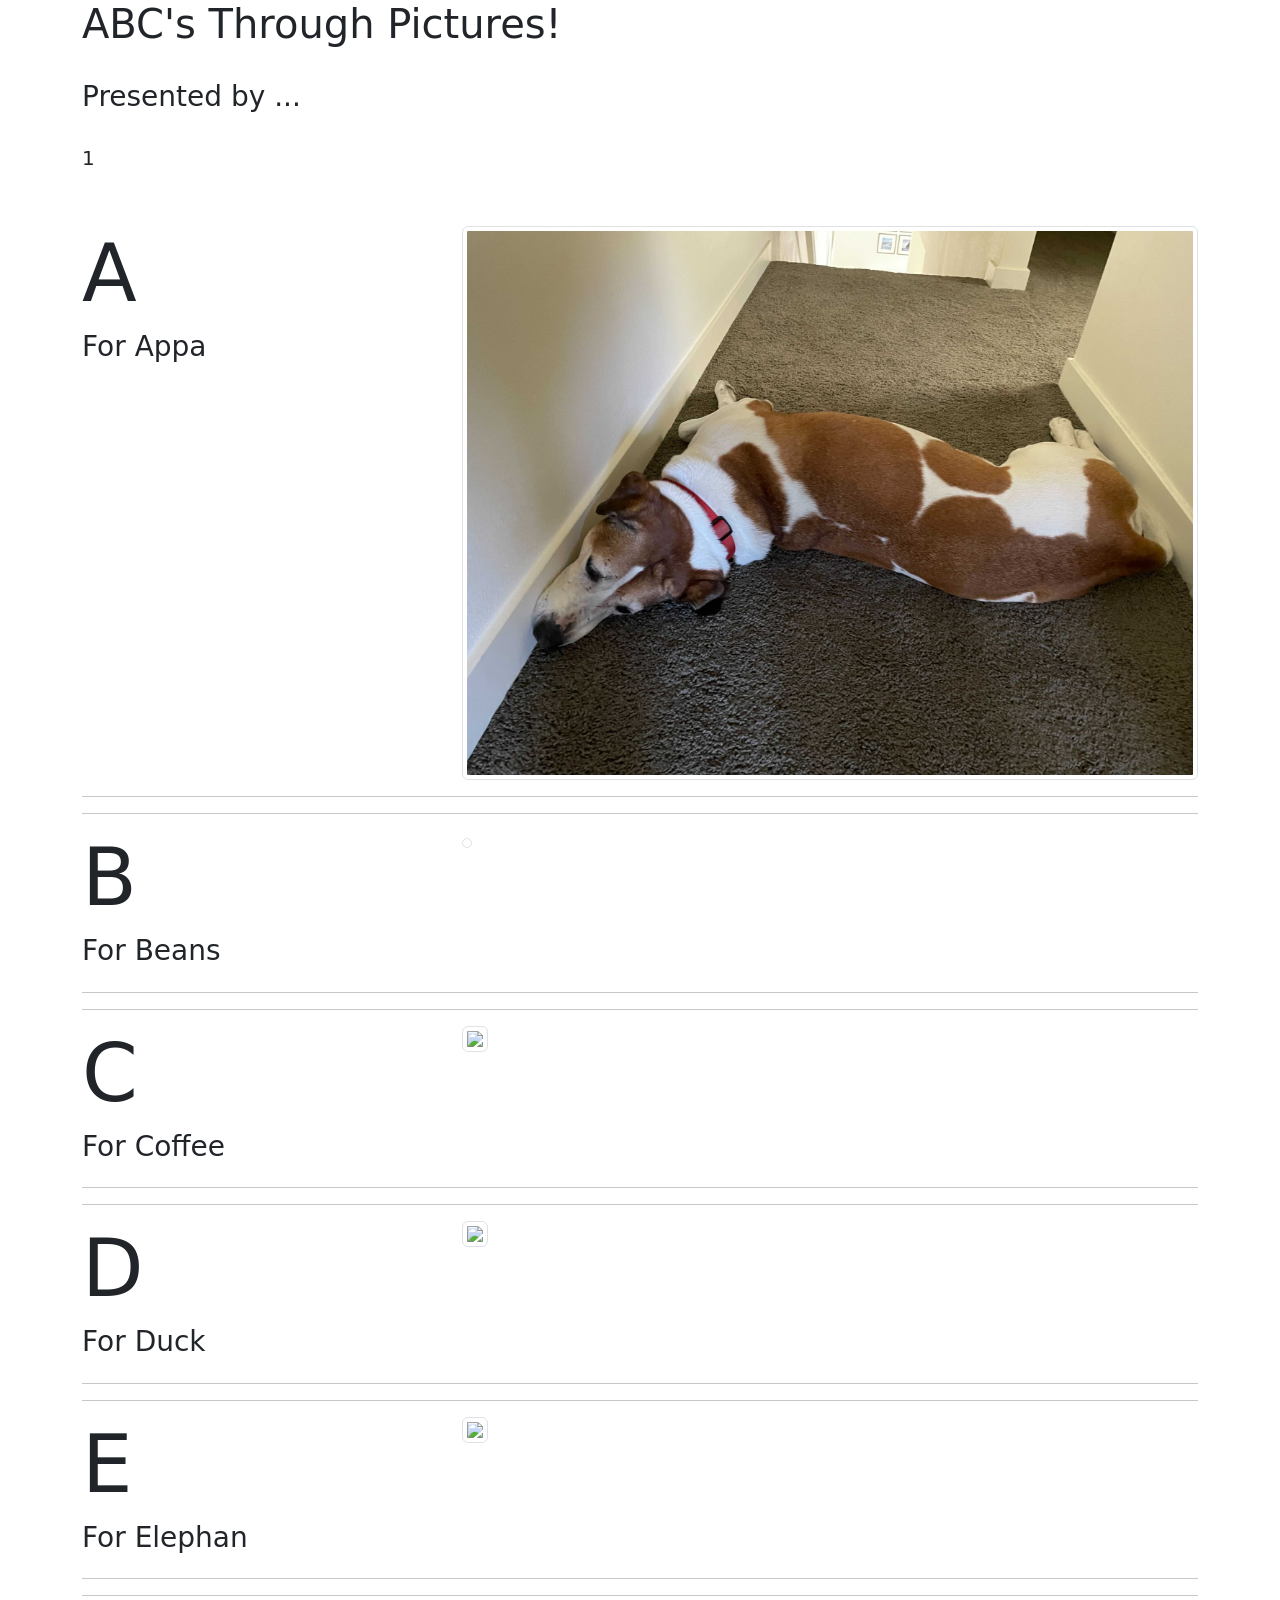
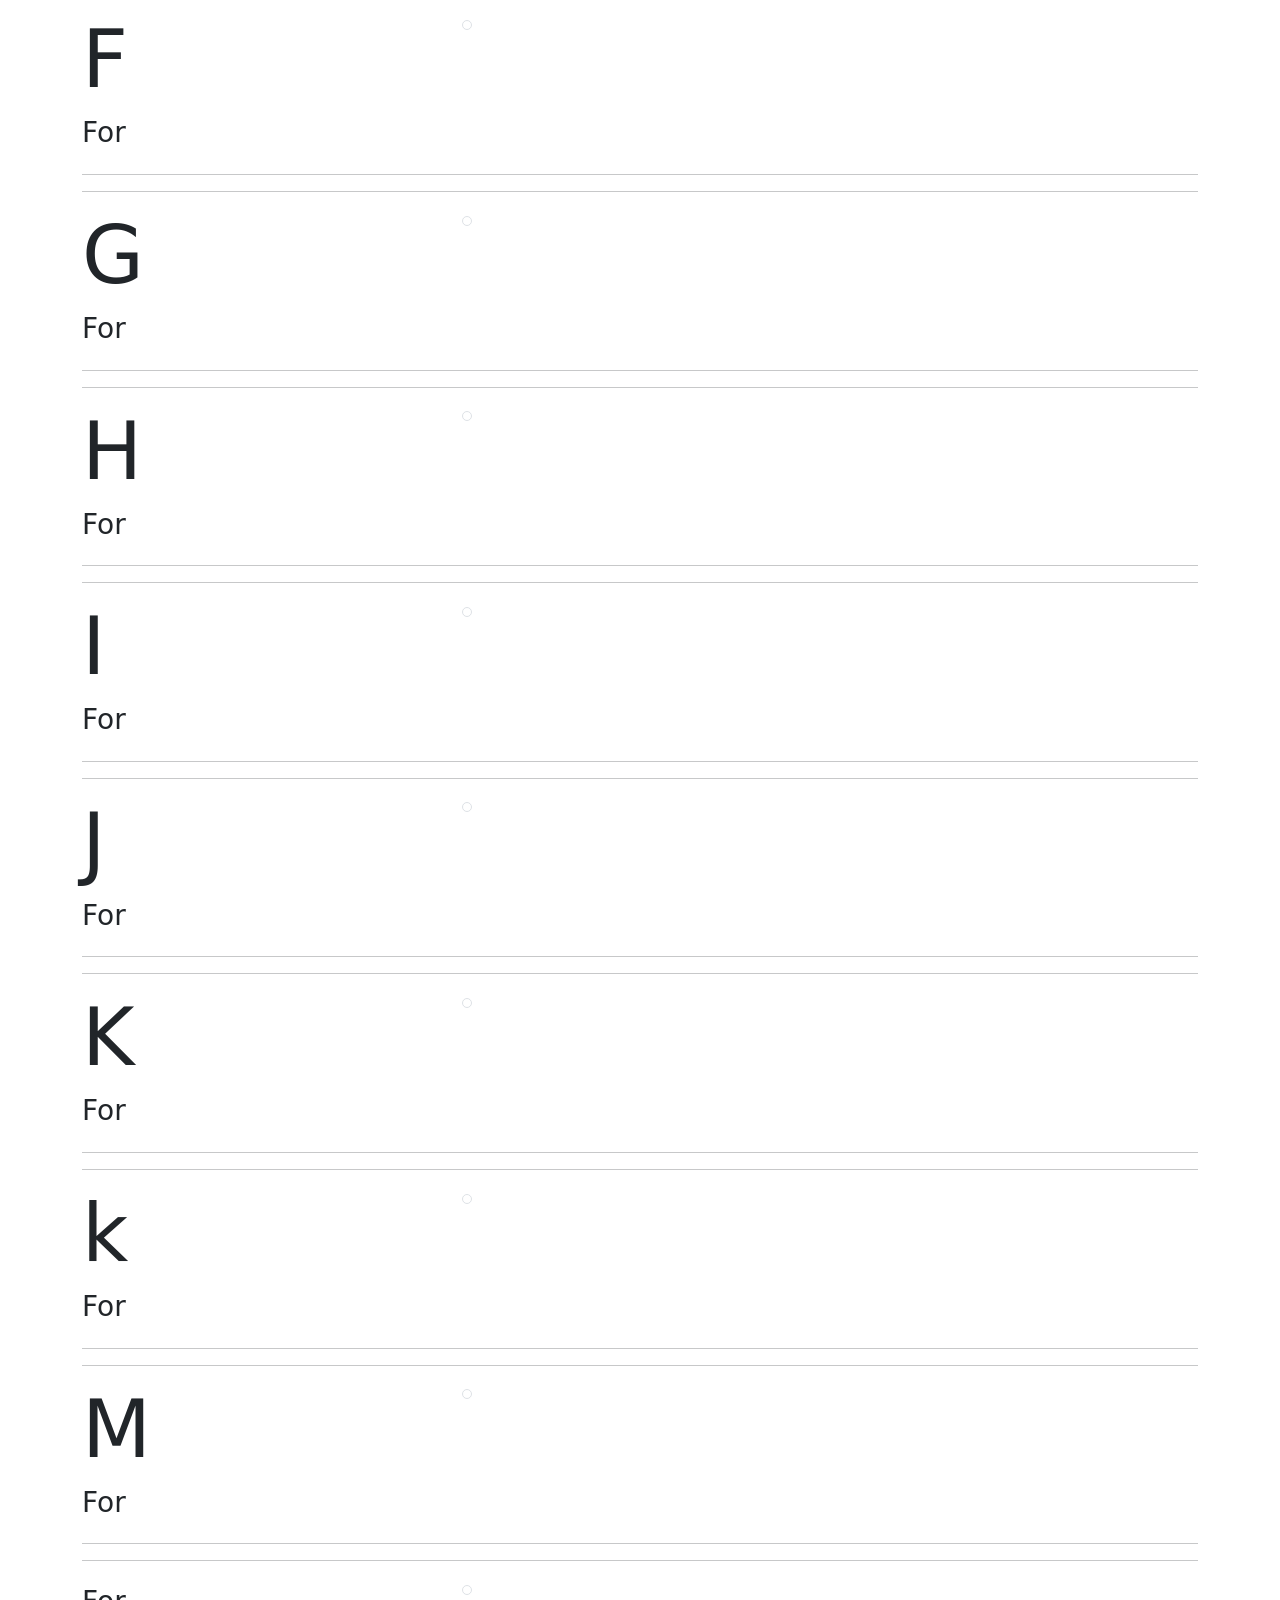
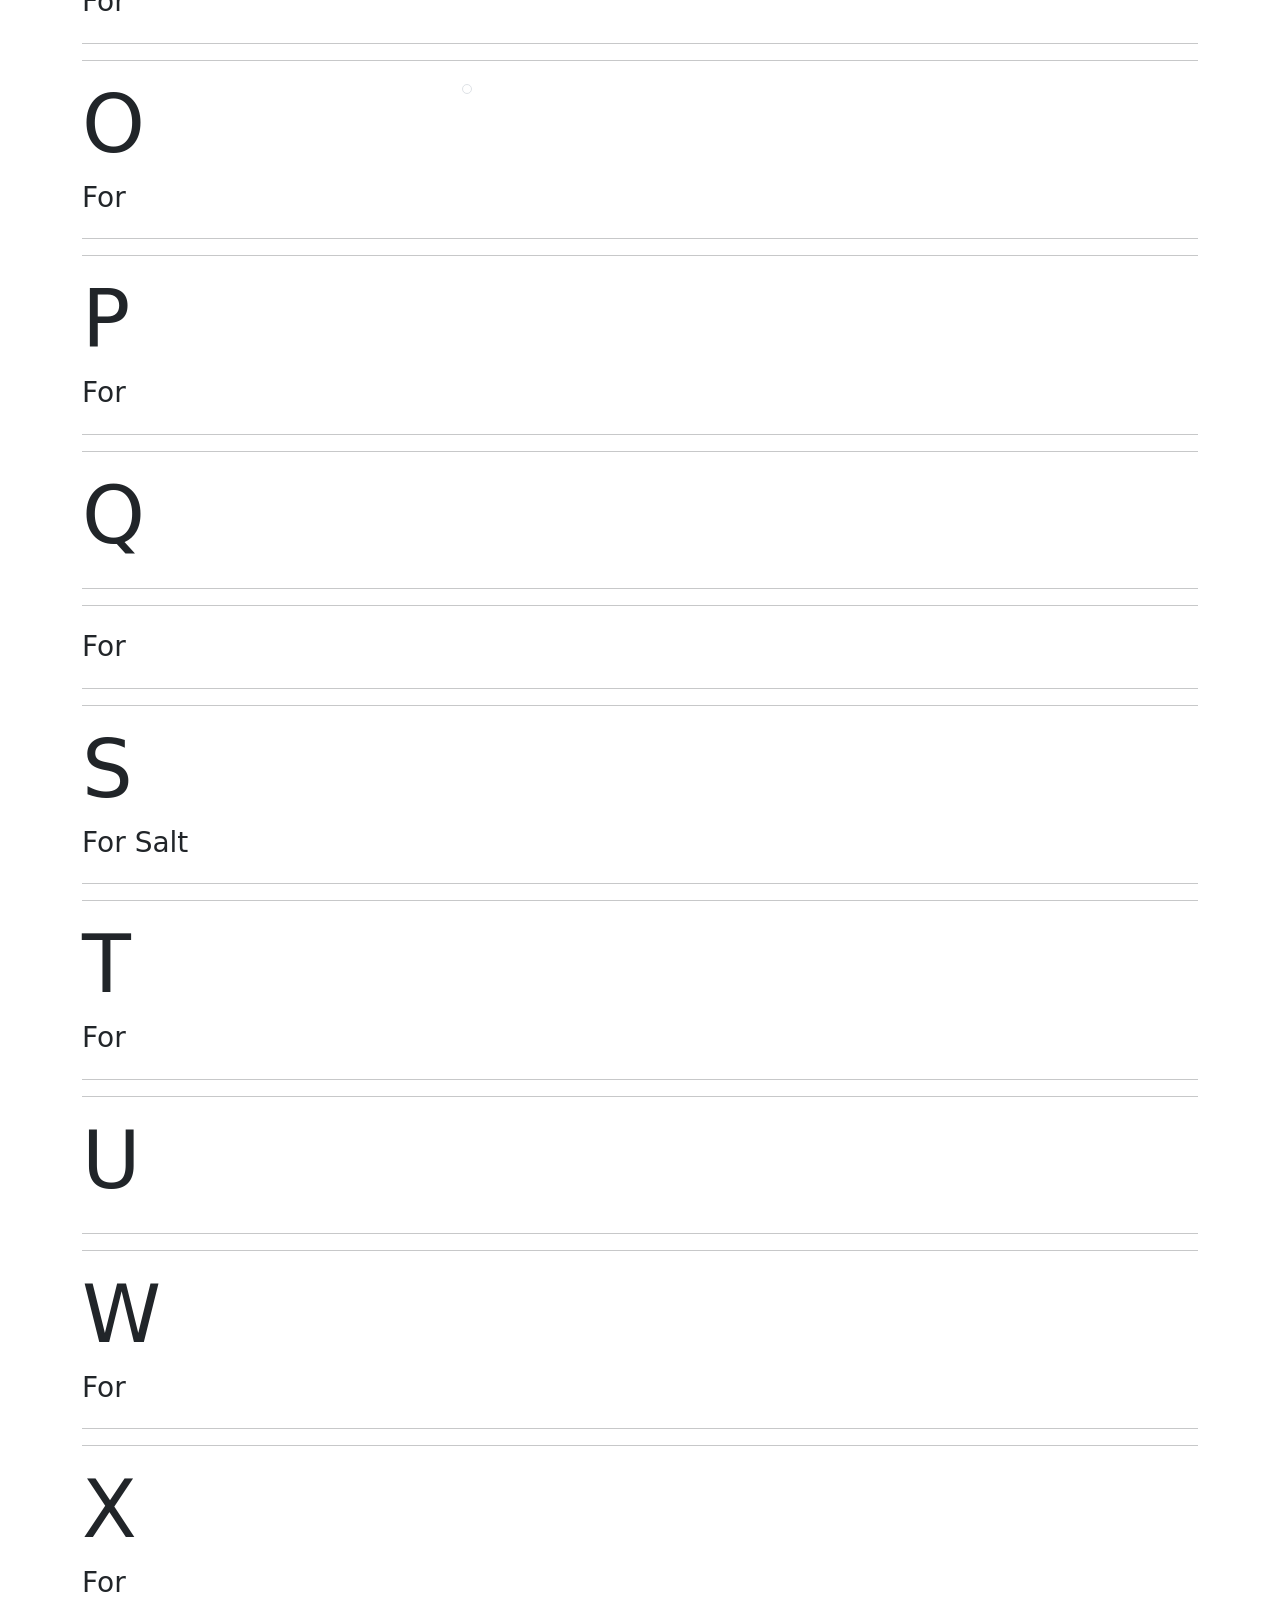
==== laboratorios/AD-05 LAB Desafío de Grupo ABC/index.html @ 589ab2e7 "Agrega lab AD-05 Desafío de Grupo ABC (proyecto inicial)" ====
<!DOCTYPE html>
<html>

<head>
  <meta charset="utf-8">
  <meta name="viewport" content="width=device-width">
  <title>replit</title>
  <link href="https://cdn.jsdelivr.net/npm/bootstrap@5.1.3/dist/css/bootstrap.min.css" rel="stylesheet" integrity="sha384-1BmE4kWBq78iYhFldvKuhfTAU6auU8tT94WrHftjDbrCEXSU1oBoqyl2QvZ6jIW3" crossorigin="anonymous">

</head>

<body>
    <main class="container">
        <div class="row">
            <div class="col">
                <h1>ABC's Through Pictures!</h1>
            </div> 
        </div>
        <br>
        <div class="row">
            <div class="col">
                <h3>Presented by ...</h3>
            </div> 
        </div>
        <br>
        <div class="row">
            <div class="col-12">
                <!-- Enter each persons name in place of the "Insert Name Here" below -->
                <h5>1</h5>

            
            </div> 
        </div>
        <br>
        <br>
        <!-- A -->
        <div class="row">
            <div class="col-4">
                <h1 class="display-1">A</h1>
                <h3>For Appa</h3>
            </div>
            <div class="col-8">
                <img src="Pictures/a-appa.jpg" class="img-thumbnail">
            </div>
        </div>
        <hr>
        <hr>
        <!-- B -->
        <!-- Reference letter A for help, all details should be the same except for the letter in the h1 tag, the description in the h3 tag, and the path to the image "src". -->
        <div class="row">
            <div class="col-4">
                <h1 class="display-1">B</h1>
                <h3>For Beans</h3>
            </div>
            <div class="col-8">
                <!-- insert pathway to image inside the quotation marks in the 'src' -->
                <img src="" class="img-thumbnail">
            </div>
        </div>
        <hr>
        <hr>
        <!-- C -->
        <div class="row">
            <div class="col-4">
                <h1 class="display-1">C</h1>
                <h3>For Coffee</h3>
            </div>
            <div class="col-8">
                <!-- Notice where the URL goes to -->
                <img src="https://images.unsplash.com/photo-1523942839745-7848c839b661?ixlib=rb-1.2.1&ixid=MnwxMjA3fDB8MHxwaG90by1wYWdlfHx8fGVufDB8fHx8&auto=format&fit=crop&w=1740&q=80" class="img-thumbnail">
            </div>
        </div>
        <hr>
        <hr>
        <!-- D -->
        <div class="row">
            <div class="col-4">
                <h1 class="display-1">D</h1>
                <h3>For Duck</h3>
            </div>
            <div class="col-8">
                <!-- Notice where the URL goes to -->
                <img src="https://images.unsplash.com/photo-1560987617-6de57e3d0574?ixid=MnwxMjA3fDB8MHxwaG90by1wYWdlfHx8fGVufDB8fHx8&ixlib=rb-1.2.1&auto=format&fit=crop&w=1738&q=80" class="img-thumbnail">
            </div>
        </div>
        <hr>
        <hr>
        <!-- E -->
        <!-- Reference letter A for help, all details should be the same except for the letter in the h1 tag, the description in the h3 tag, and the path to the image "src". -->
        <div class="row">
            <div class="col-4">
                <h1 class="display-1">E</h1>
                <h3>For Elephan</h3>
            </div>
            <div class="col-8">
                <!-- insert pathway to image inside the quotation marks in the 'src' -->
                <img src="photos/E- Elephan.jpg" class="img-thumbnail">
            </div>
        </div>
        <hr>
        <hr>
        <!-- F -->
        <!-- Reference letter A for help, all details should be the same except for the letter in the h1 tag, the description in the h3 tag, and the path to the image "src". -->
        <div class="row">
            <div class="col-4">
                <h1 class="display-1">F</h1>
                <h3>For </h3>
            </div>
            <div class="col-8">
                <!-- insert pathway to image inside the quotation marks in the 'src' -->
                <img src="" class="img-thumbnail">
            </div>
        </div>
        <hr>
        <hr>
        <!-- G -->
        <!-- Reference letter A for help, all details should be the same except for the letter in the h1 tag, the description in the h3 tag, and the path to the image "src". -->
        <div class="row">
            <div class="col-4">
                <h1 class="display-1">G</h1>
                <h3>For </h3>
            </div>
            <div class="col-8">
                <!-- insert pathway to image inside the quotation marks in the 'src' -->
                <img src="" class="img-thumbnail">
            </div>
        </div>
        <hr>
        <hr>
        <!-- H -->
        <!-- Reference letter A for help, all details should be the same except for the letter in the h1 tag, the description in the h3 tag, and the path to the image "src". -->
        <div class="row">
            <div class="col-4">
                <h1 class="display-1">H</h1>
                <h3>For </h3>
            </div>
            <div class="col-8">
                <!-- insert pathway to image  -->
                <img  class="img-thumbnail">
            </div>
        </div>
        <hr>
        <hr>
        <!-- I -->
        <!-- Reference letter A for help, all details should be the same except for the letter in the h1 tag, the description in the h3 tag, and the path to the image "src". -->
        <div class="row">
            <div class="col-4">
                <h1 class="display-1">I</h1>
                <h3>For </h3>
            </div>
            <div class="col-8">
                <!-- insert pathway to image  -->
                <img  class="img-thumbnail">
            </div>
        </div>
        <hr>
        <hr>
        <!-- J -->
        <!-- Reference letter A for help, all details should be the same except for the letter in the h1 tag, the description in the h3 tag, and the path to the image "src". -->
        <div class="row">
            <div class="col-4">
                <h1 class="display-1">J</h1>
                <h3>For </h3>
            </div>
            <div class="col-8">
                <!-- insert pathway to image -->
                <img src="" class="img-thumbnail">
            </div>
        </div>
        <hr>
        <hr>
        <!-- K -->
        <!-- Reference letter A for help, all details should be the same except for the letter in the h1 tag, the description in the h3 tag, and the path to the image "src". -->
        <div class="row">
            <div class="col-4">
                <h1 class="display-1">K</h1>
                <h3>For </h3>
            </div>
            <div class="col-8">
                <!-- insert pathway to image -->
                <img src="" class="img-thumbnail">
            </div>
        </div>
        <hr>
        <hr>
        <!-- L -->
        <!-- Reference letter A for help, all details should be the same except for the letter in the h1 tag, the description in the h3 tag, and the path to the image "src". -->
        <div class="row">
            <div class="col-4">
                <h1 class="display-1">k</h1>
                <h3>For </h3>
            </div>
            <div class="col-8">
                <img src="" class="img-thumbnail">
            </div>
        </div>
        <hr>
        <hr>
        <!-- M -->
        <!-- Reference letter A for help, all details should be the same except for the letter in the h1 tag, the description in the h3 tag, and the path to the image "src". -->
        <div class="row">
            <div class="col-4">
                <h1 class="display-1">M</h1>
                <h3>For </h3>
            </div>
            <div class="col-8">
                <img src="" class="img-thumbnail">
            </div>
        </div>
        <hr>
        <hr>
        <!-- N -->
        <!-- Reference letter A for help, all details should be the same except for the letter in the h1 tag, the description in the h3 tag, and the path to the image "src". -->
        <div class="row">
            <div class="col-4">
                <h1 class="display-1"></h1>
                <h3>For </h3>
            </div>
            <div class="col-8">
                <img src="" class="img-thumbnail">
            </div>
        </div>
        <hr>
        <hr>
        <!-- O -->
        <!-- Reference letter A for help, all details should be the same except for the letter in the h1 tag, the description in the h3 tag, and the path to the image "src". -->
        <div class="row">
            <div class="col-4">
                <h1 class="display-1">O</h1>
                <h3>For </h3>
            </div>
            <div class="col-8">
                <img src="" class="img-thumbnail">
            </div>
        </div>
        <hr>
        <hr>
        <!-- P -->
        <!-- Reference letter A for help, all details should be the same except for the letter in the h1 tag, the description in the h3 tag, and the path to the image "src". -->
        <div class="row">
            <div class="col-4">
                <h1 class="display-1">P</h1>
                <h3>For </h3>
            </div>
            <div class="col-8">
                <img src="" >
            </div>
        </div>
        <hr>
        <hr>
        <!-- Q -->
        <!-- Reference letter A for help, all details should be the same except for the letter in the h1 tag, the description in the h3 tag, and the path to the image "src". -->
        <div class="row">
            <div class="col-4">
                <h1 class="display-1">Q</h1>
                <h3> </h3>
            </div>
            <div class="col-8">
                <img src="" >
            </div>
        </div>
        <hr>
        <hr>
        <!-- R -->
        <!-- Reference letter A for help, all details should be the same except for the letter in the h1 tag, the description in the h3 tag, and the path to the image "src". -->
        <div class="row">
            <div class="col-4">
                <h1 class="display-1"></h1>
                <h3>For </h3>
            </div>
            <div class="col-8">
                <img src="" >
            </div>
        </div>
        <hr>
        <hr>
        <!-- S -->
        <!-- Reference letter A for help, all details should be the same except for the letter in the h1 tag, the description in the h3 tag, and the path to the image "src". -->
        <div class="row">
            <div class="col-4">
                <h1 class="display-1">S</h1>
                <h3>For Salt</h3>
            </div>
            <div class="col-8">
                <!-- insert img -->
              
            </div>
        </div>
        <hr>
        <hr>
        <!-- T -->
        <!-- Reference letter A for help, all details should be the same except for the letter in the h1 tag, the description in the h3 tag, and the path to the image "src". -->
        <div class="row">
            <div class="col-4">
                <h1 class="display-1">T</h1>
                <h3>For </h3>
            </div>
            <div class="col-8">
                <!-- insert img -->
              
            </div>
        </div>
        <hr>
        <hr>
        <!-- U -->
        <!-- Reference letter A for help, all details should be the same except for the letter in the h1 tag, the description in the h3 tag, and the path to the image "src". -->
        <div class="row">
            <div class="col-4">
                <h1 class="display-1">U</h1>
                <h3> </h3>
            </div>
            <div class="col-8">

            </div>
        </div>
        <hr>
        <hr>
        <!-- V -->
        <!-- Reference letter A for help, all details should be the same except for the letter in the h1 tag, the description in the h3 tag, and the path to the image "src". -->
        <div class="row">
            <div class="col-4">
                <h1 class="display-1">W</h1>
                <h3>For </h3>
            </div>
            <div class="col-8">

            </div>
        </div>
        <hr>
        <hr>
        <!-- W -->
        <!-- Reference letter A for help, all details should be the same except for the letter in the h1 tag, the description in the h3 tag, and the path to the image "src". -->
        <div class="row">
            <div class="col-4">
                <h1 class="display-1">X</h1>
                <h3>For </h3>
            </div>
            <div class="col-8">

            </div>
        </div>
        <hr>
        <hr>
        <!-- X -->
        <!-- Reference letter A for help, all details should be the same except for the letter in the h1 tag, the description in the h3 tag, and the path to the image "src". -->
        <div class="row">
            <div class="col-4">
                <h1 class="display-1"></h1>
                <h3> </h3>
            </div>
            <div class="col-8">

            </div>
        </div>
        <hr>
        <hr>
    </main>
</body>
</html>
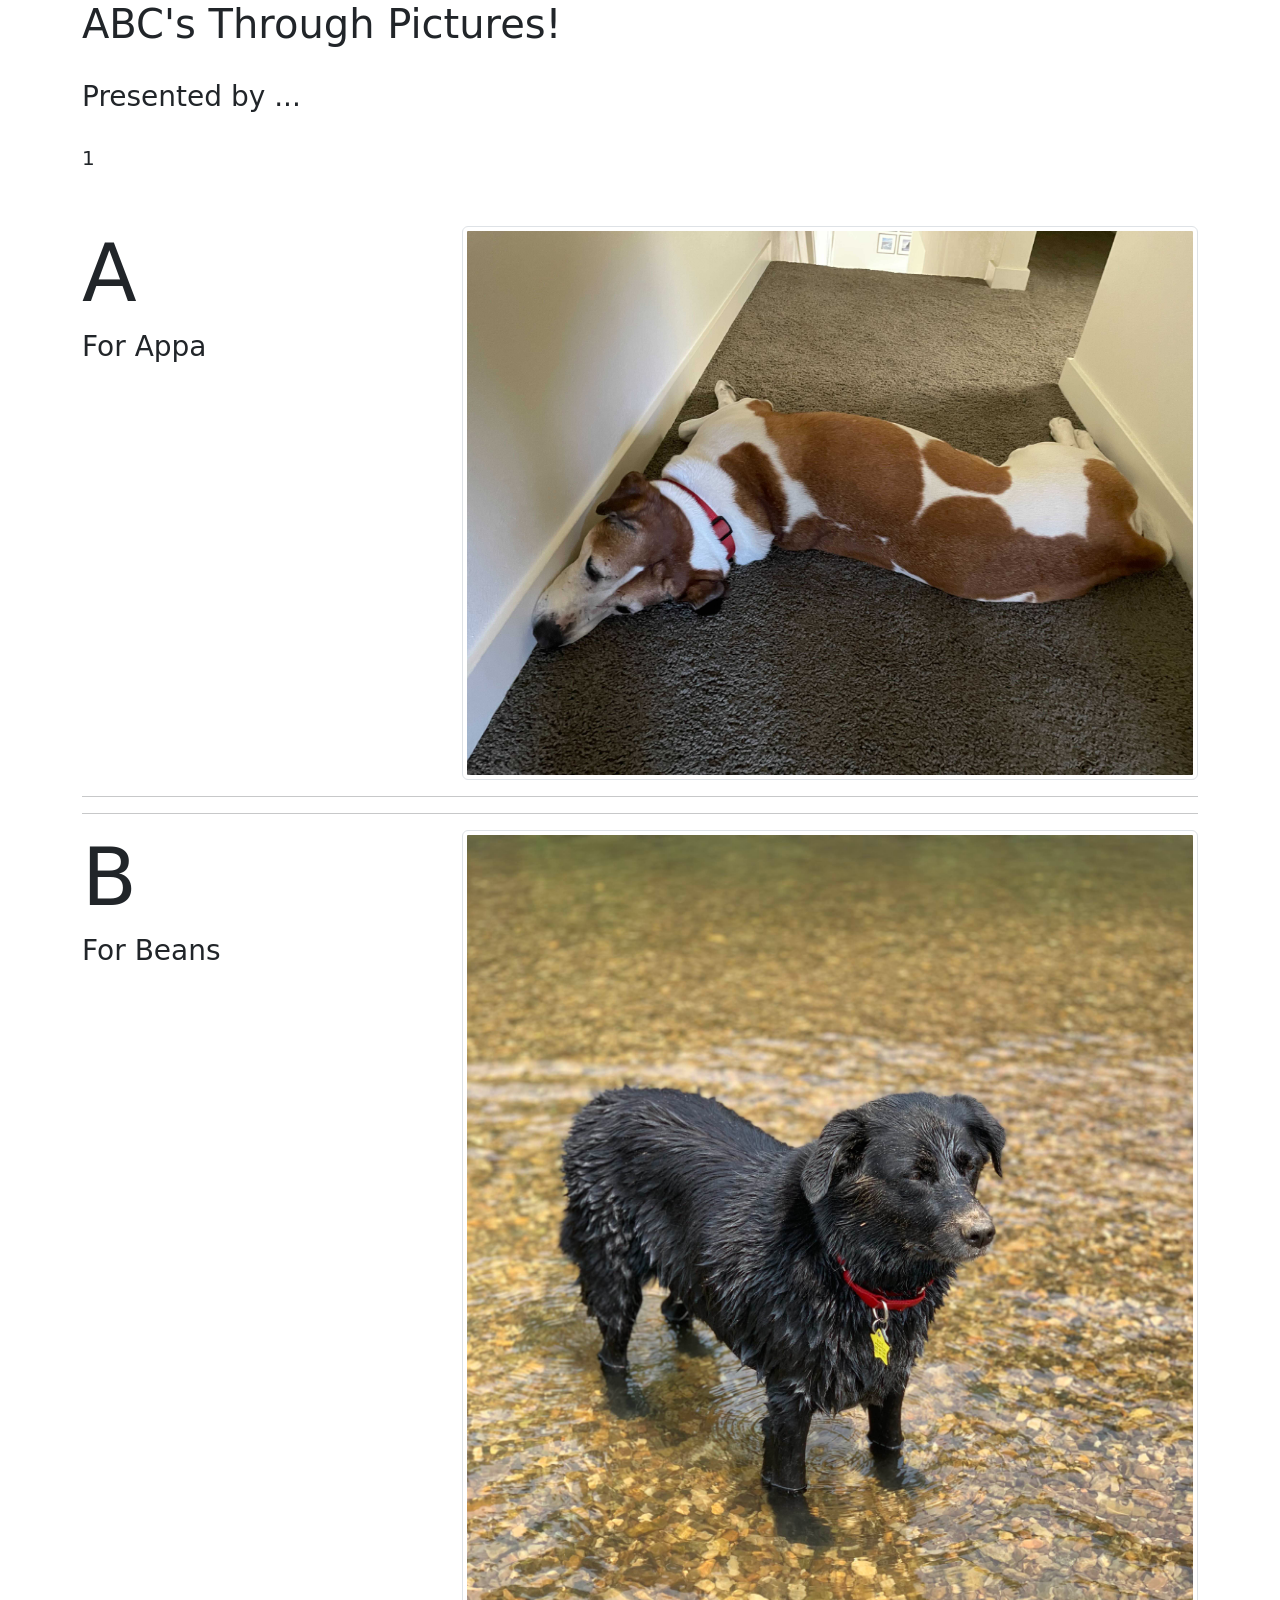
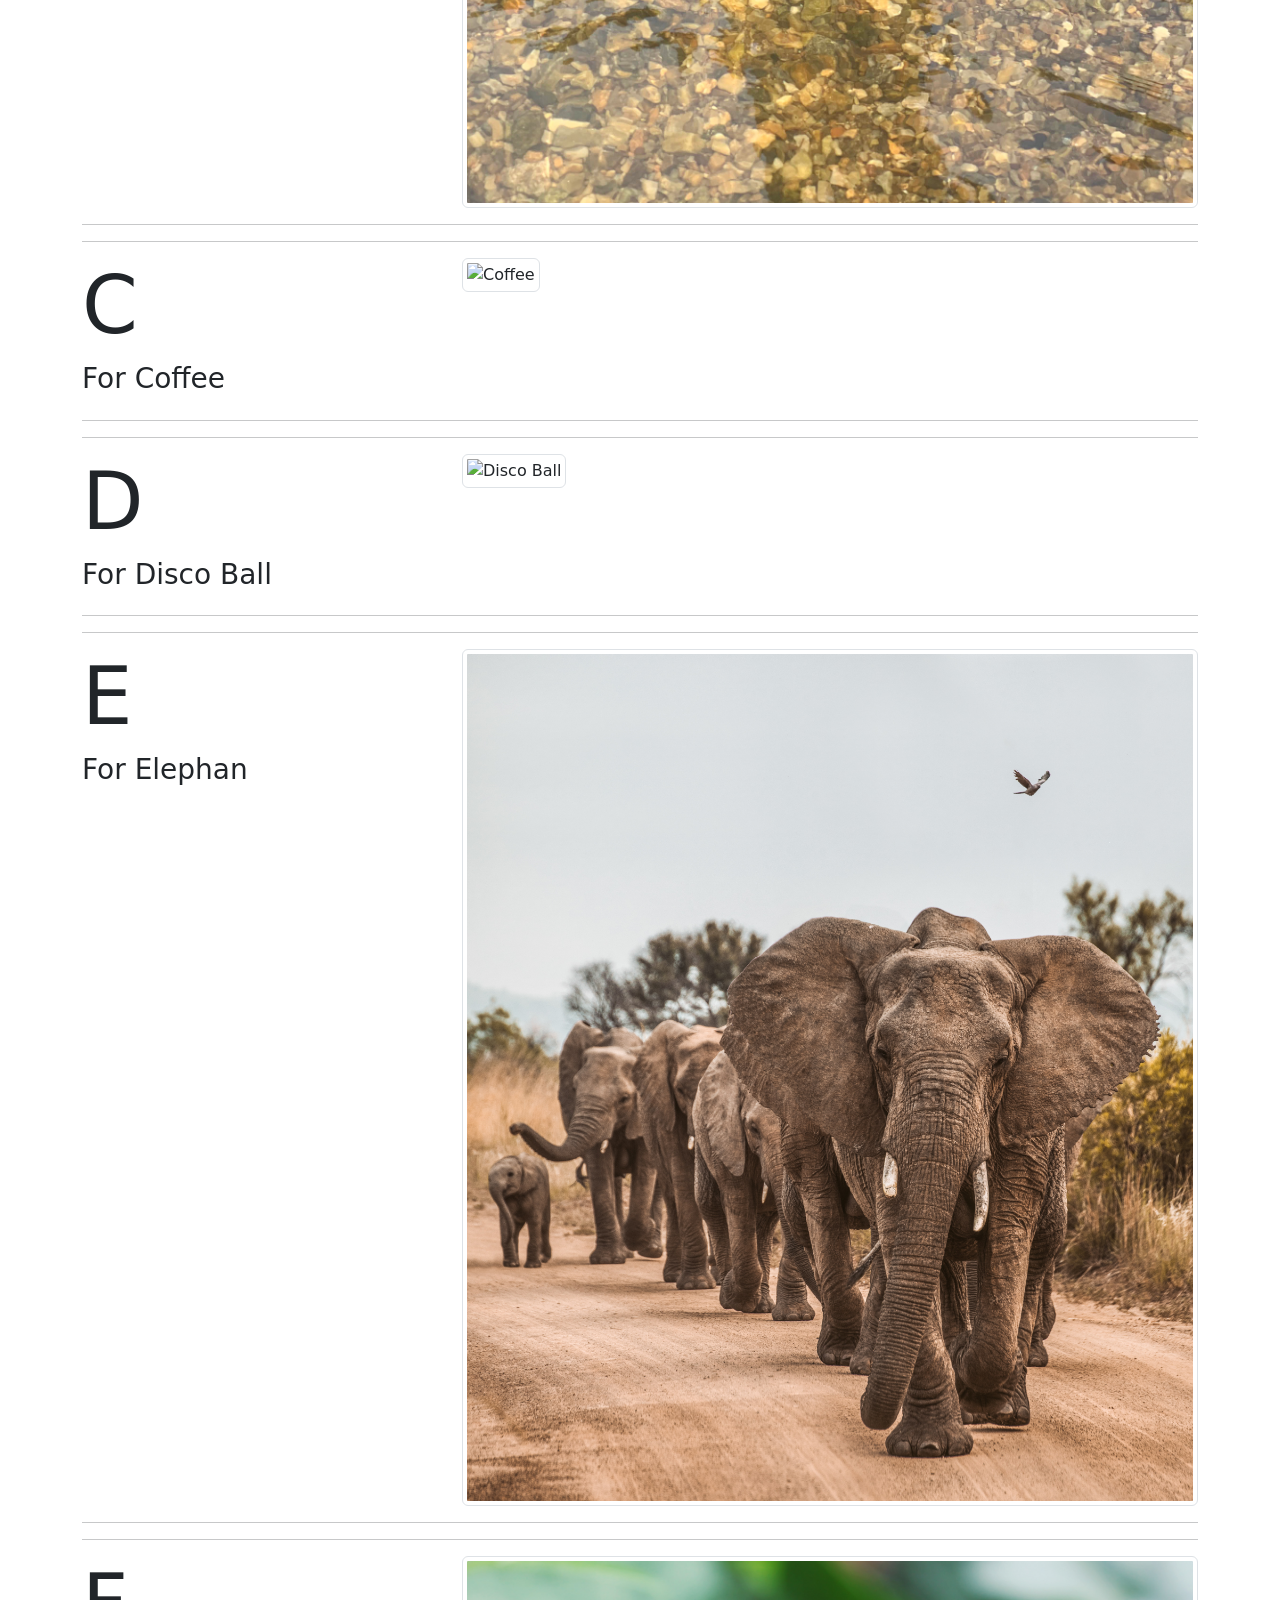
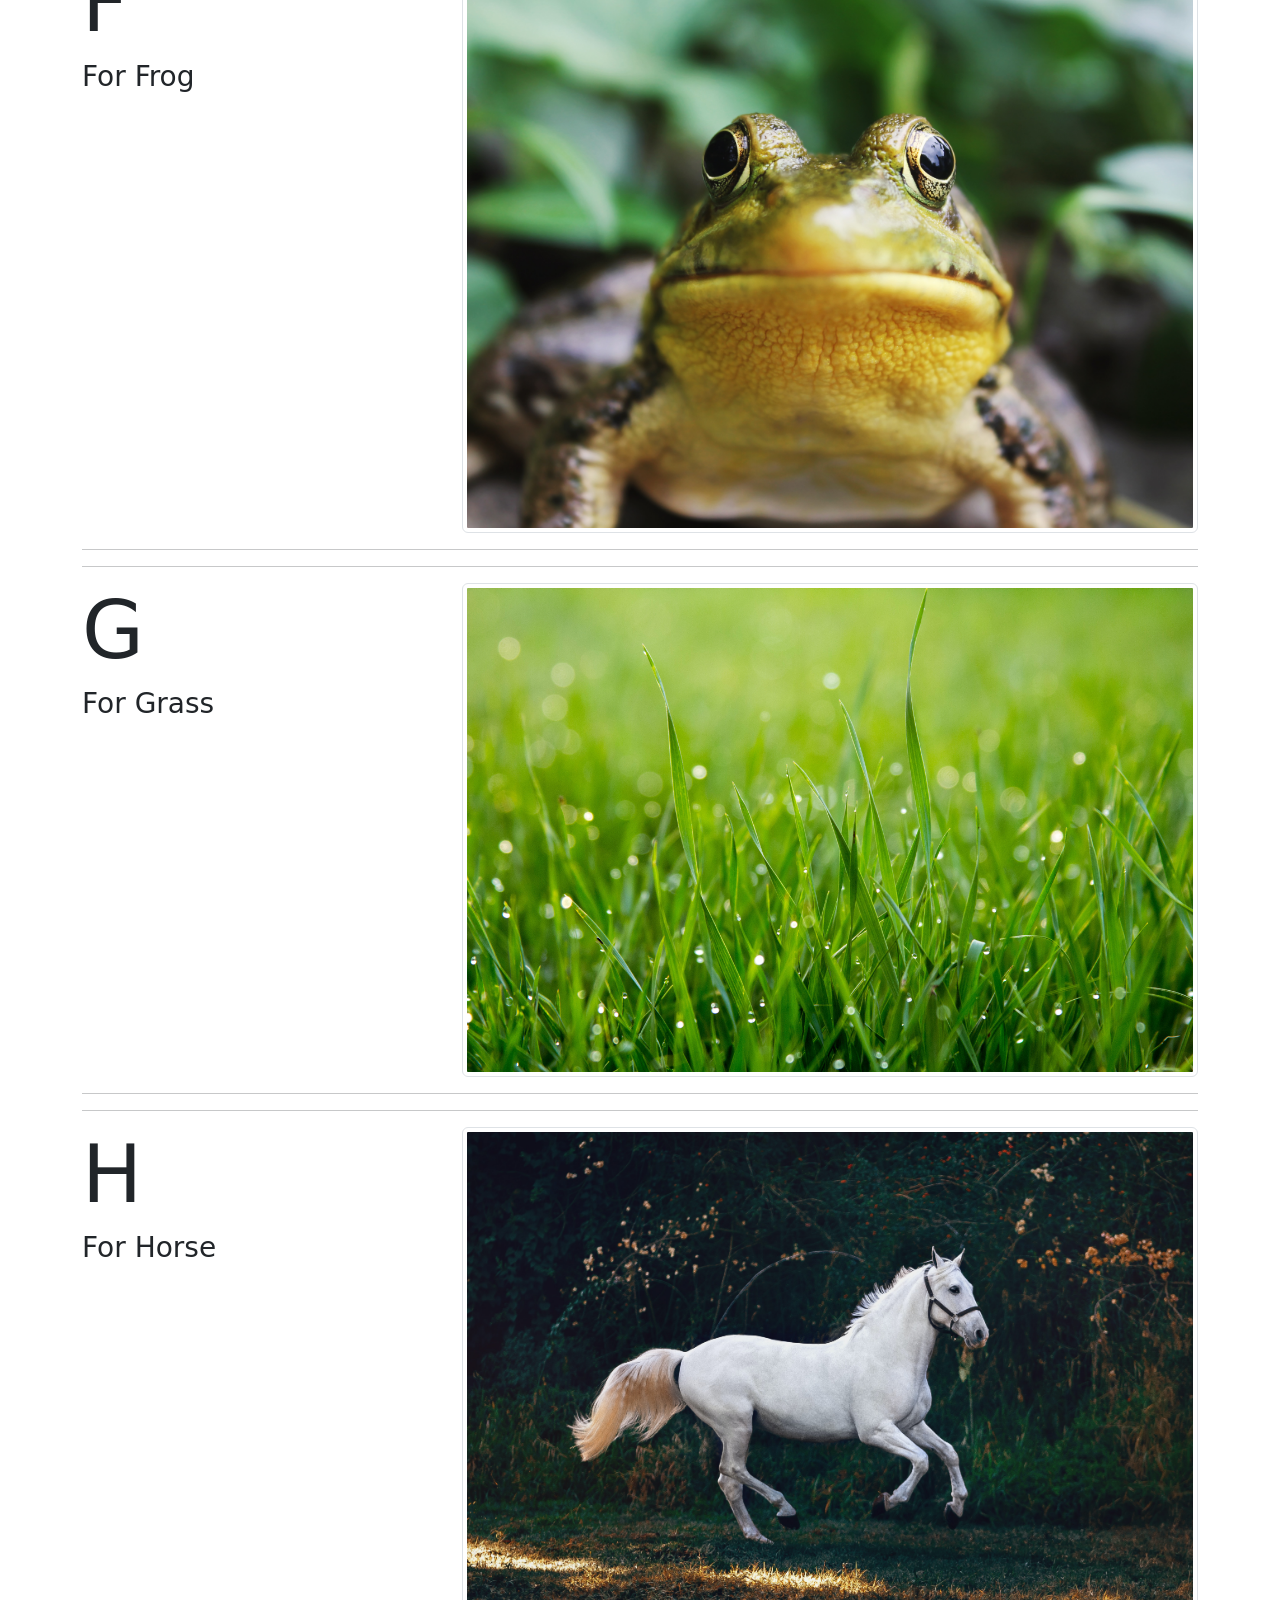
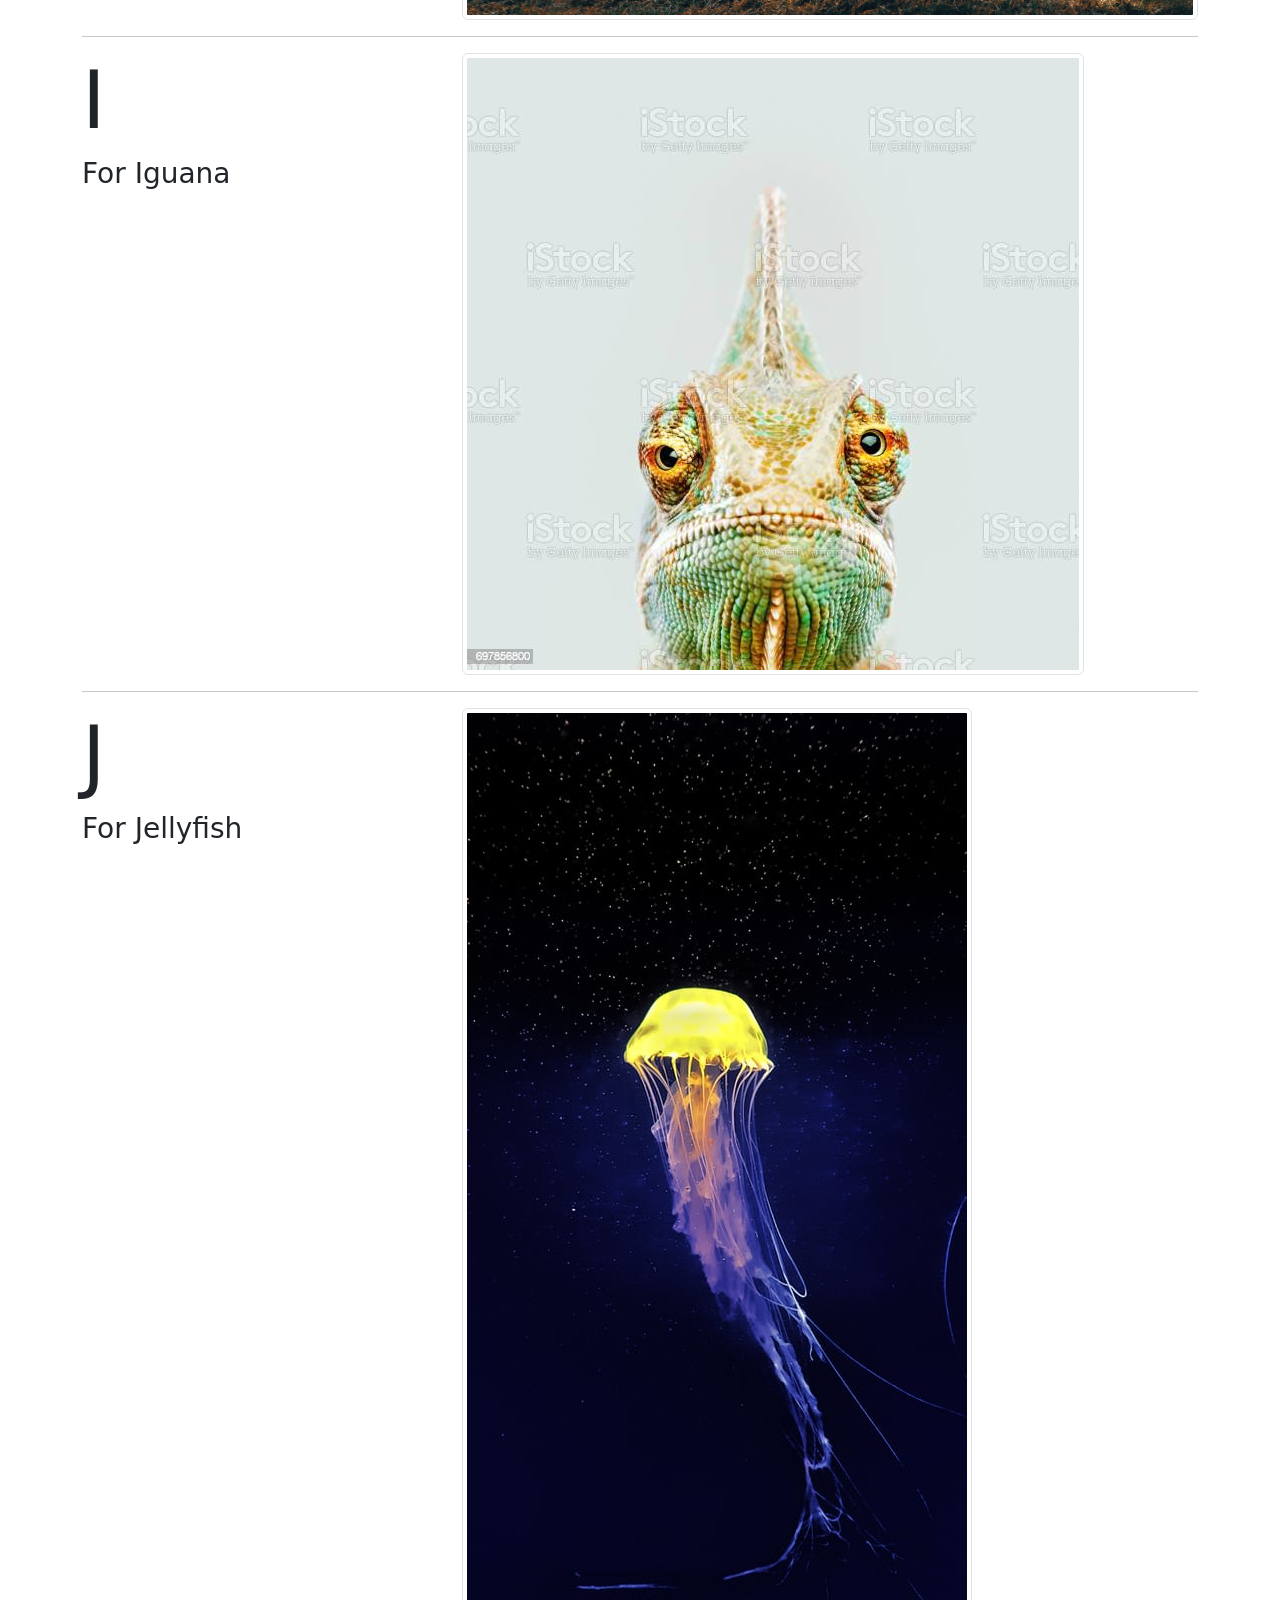
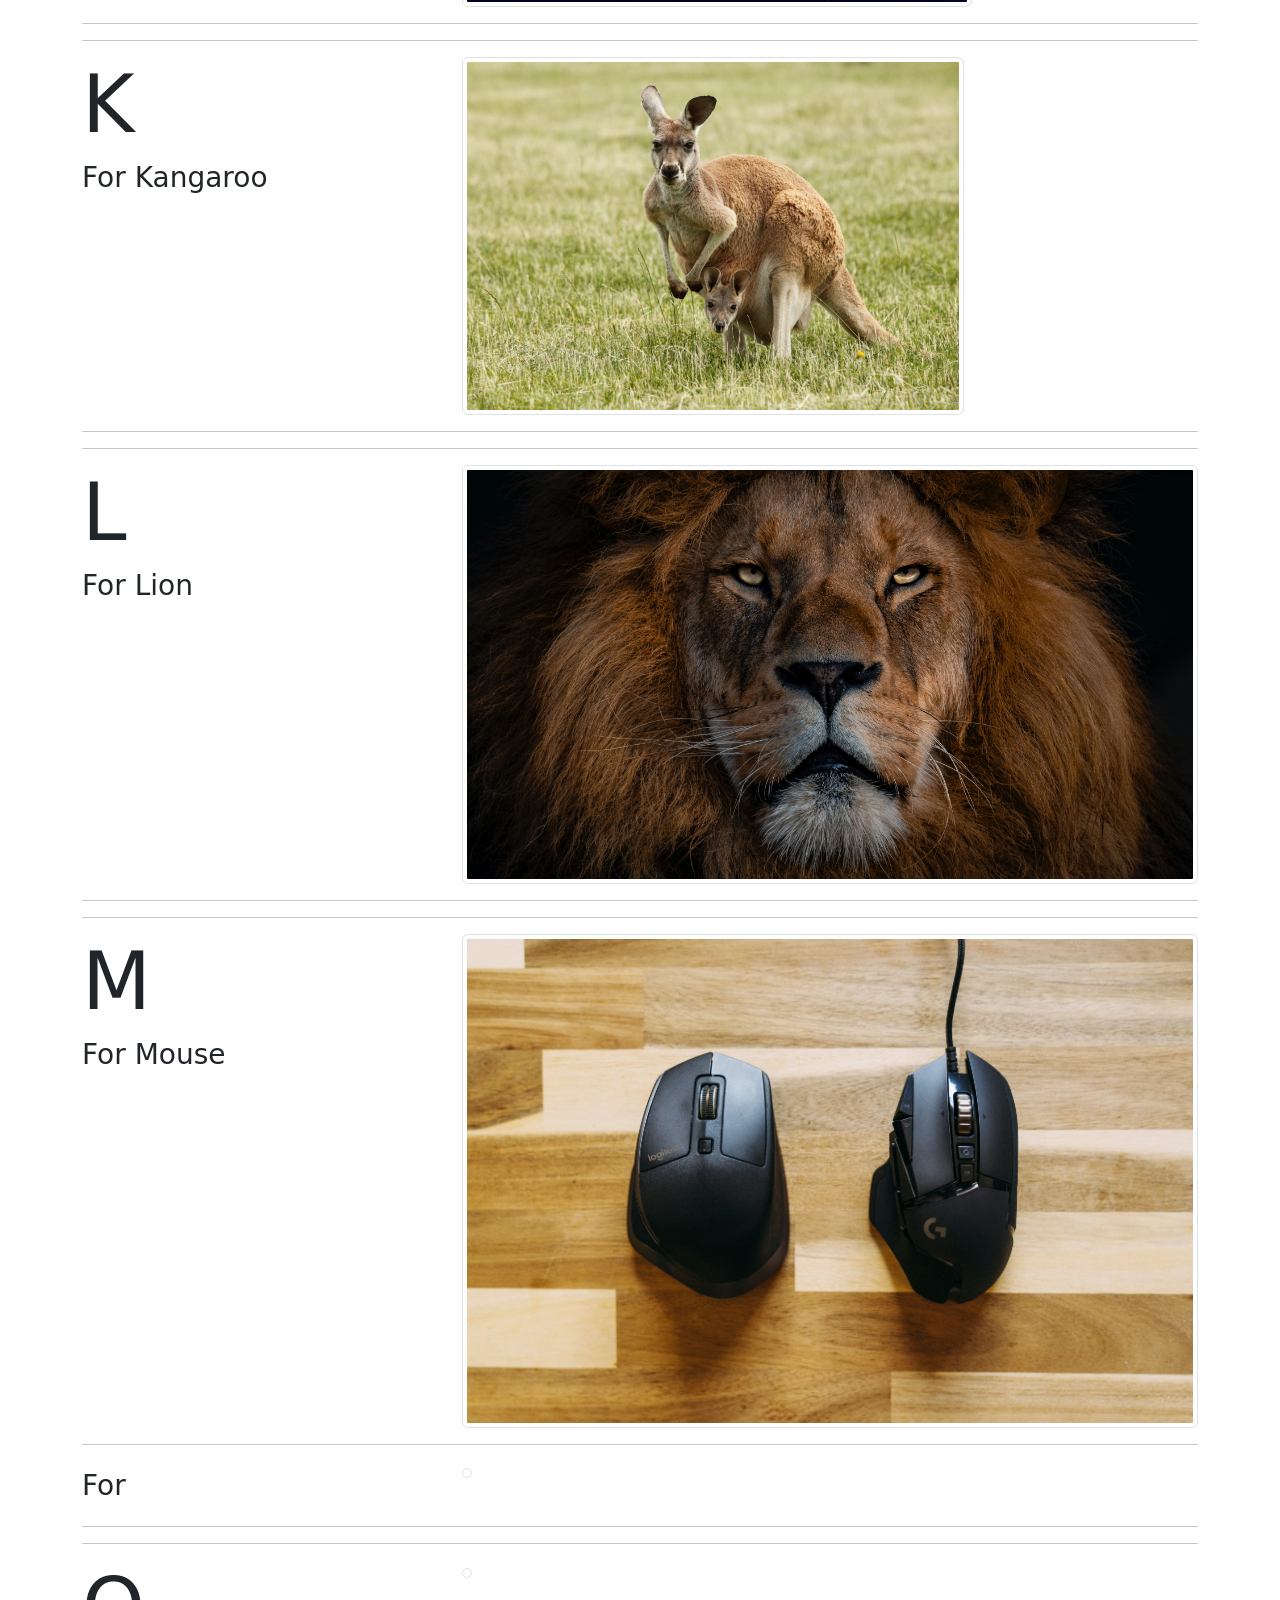
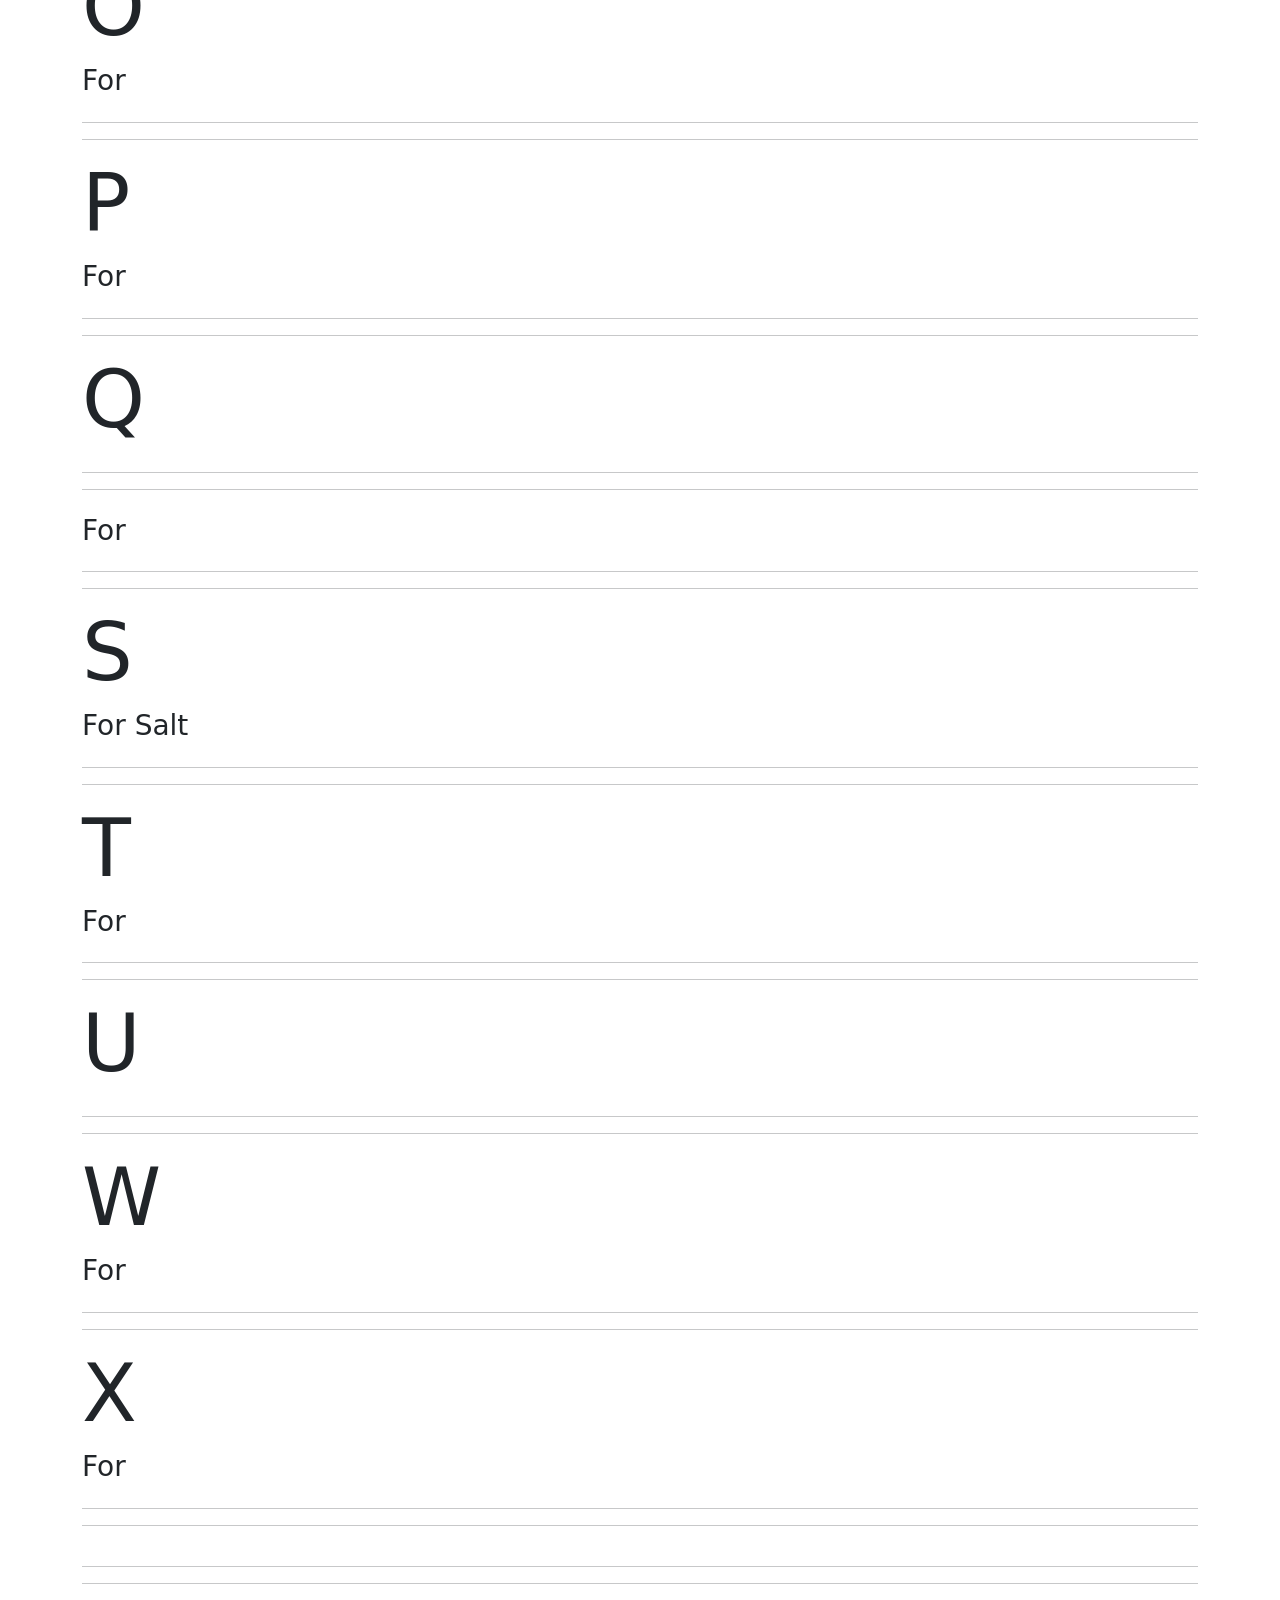
==== commit 656dc558: "Completa letras A a M y corrige errores de imagenes" ====
--- a/laboratorios/AD-05 LAB Desafío de Grupo ABC/index.html
+++ b/laboratorios/AD-05 LAB Desafío de Grupo ABC/index.html
@@ -19,14 +19,14 @@
         <br>
         <div class="row">
             <div class="col">
-                <h3>Presented by ...</h3>
+            <h3>Presented by ...</h3>
             </div> 
         </div>
         <br>
         <div class="row">
             <div class="col-12">
                 <!-- Enter each persons name in place of the "Insert Name Here" below -->
-                <h5>1</h5>
+            <h5>1</h5>
 
             
             </div> 
@@ -37,10 +37,10 @@
         <div class="row">
             <div class="col-4">
                 <h1 class="display-1">A</h1>
-                <h3>For Appa</h3>
-            </div>
-            <div class="col-8">
-                <img src="Pictures/a-appa.jpg" class="img-thumbnail">
+            <h3>For Appa</h3>
+            </div>
+            <div class="col-8">
+                <img src="Pictures/a-appa.jpg" class="img-thumbnail" alt="Appa">
             </div>
         </div>
         <hr>
@@ -50,11 +50,11 @@
         <div class="row">
             <div class="col-4">
                 <h1 class="display-1">B</h1>
-                <h3>For Beans</h3>
+            <h3>For Beans</h3>
             </div>
             <div class="col-8">
                 <!-- insert pathway to image inside the quotation marks in the 'src' -->
-                <img src="" class="img-thumbnail">
+                <img src="Pictures/b-beans.jpg" class="img-thumbnail" alt="Beans">
             </div>
         </div>
         <hr>
@@ -67,7 +67,7 @@
             </div>
             <div class="col-8">
                 <!-- Notice where the URL goes to -->
-                <img src="https://images.unsplash.com/photo-1523942839745-7848c839b661?ixlib=rb-1.2.1&ixid=MnwxMjA3fDB8MHxwaG90by1wYWdlfHx8fGVufDB8fHx8&auto=format&fit=crop&w=1740&q=80" class="img-thumbnail">
+                <img src="https://images.unsplash.com/photo-1523942839745-7848c839b661?ixlib=rb-1.2.1&ixid=MnwxMjA3fDB8MHxwaG90by1wYWdlfHx8fGVufDB8fHx8&auto=format&fit=crop&w=1740&q=80" class="img-thumbnail" alt="Coffee">
             </div>
         </div>
         <hr>
@@ -76,11 +76,11 @@
         <div class="row">
             <div class="col-4">
                 <h1 class="display-1">D</h1>
-                <h3>For Duck</h3>
+                <h3>For Disco Ball</h3>
             </div>
             <div class="col-8">
                 <!-- Notice where the URL goes to -->
-                <img src="https://images.unsplash.com/photo-1560987617-6de57e3d0574?ixid=MnwxMjA3fDB8MHxwaG90by1wYWdlfHx8fGVufDB8fHx8&ixlib=rb-1.2.1&auto=format&fit=crop&w=1738&q=80" class="img-thumbnail">
+                <img src="https://images.unsplash.com/photo-1560987617-6de57e3d0574?ixid=MnwxMjA3fDB8MHxwaG90by1wYWdlfHx8fGVufDB8fHx8&ixlib=rb-1.2.1&auto=format&fit=crop&w=1738&q=80" class="img-thumbnail" alt="Disco Ball">
             </div>
         </div>
         <hr>
@@ -94,7 +94,7 @@
             </div>
             <div class="col-8">
                 <!-- insert pathway to image inside the quotation marks in the 'src' -->
-                <img src="photos/E- Elephan.jpg" class="img-thumbnail">
+                <img src="Pictures/e-elephan.jpg" class="img-thumbnail" alt="Elephant">
             </div>
         </div>
         <hr>
@@ -104,11 +104,11 @@
         <div class="row">
             <div class="col-4">
                 <h1 class="display-1">F</h1>
-                <h3>For </h3>
+                <h3>For Frog </h3>
             </div>
             <div class="col-8">
                 <!-- insert pathway to image inside the quotation marks in the 'src' -->
-                <img src="" class="img-thumbnail">
+                <img src="Pictures/f-frog.jpg" class="img-thumbnail" alt="Frog">
             </div>
         </div>
         <hr>
@@ -118,11 +118,11 @@
         <div class="row">
             <div class="col-4">
                 <h1 class="display-1">G</h1>
-                <h3>For </h3>
+                <h3>For Grass </h3>
             </div>
             <div class="col-8">
                 <!-- insert pathway to image inside the quotation marks in the 'src' -->
-                <img src="" class="img-thumbnail">
+                <img src="Pictures/g-grass.jpg" class="img-thumbnail" alt="Grass">
             </div>
         </div>
         <hr>
@@ -132,39 +132,39 @@
         <div class="row">
             <div class="col-4">
                 <h1 class="display-1">H</h1>
-                <h3>For </h3>
+                <h3>For Horse</h3>
             </div>
             <div class="col-8">
                 <!-- insert pathway to image  -->
-                <img  class="img-thumbnail">
-            </div>
-        </div>
-        <hr>
+                <img src="Pictures/h-horse.jpg" class="img-thumbnail" alt="Horse">
+            </div>
+        </div>
+       
         <hr>
         <!-- I -->
         <!-- Reference letter A for help, all details should be the same except for the letter in the h1 tag, the description in the h3 tag, and the path to the image "src". -->
         <div class="row">
             <div class="col-4">
                 <h1 class="display-1">I</h1>
-                <h3>For </h3>
+                <h3>For Iguana</h3>
             </div>
             <div class="col-8">
                 <!-- insert pathway to image  -->
-                <img  class="img-thumbnail">
-            </div>
-        </div>
-        <hr>
+                <img src="Pictures/i-iguana.jpg" class="img-thumbnail" alt="Iguana">
+            </div>
+        </div>
+        
         <hr>
         <!-- J -->
         <!-- Reference letter A for help, all details should be the same except for the letter in the h1 tag, the description in the h3 tag, and the path to the image "src". -->
         <div class="row">
             <div class="col-4">
                 <h1 class="display-1">J</h1>
-                <h3>For </h3>
+                <h3>For Jellyfish</h3>
             </div>
             <div class="col-8">
                 <!-- insert pathway to image -->
-                <img src="" class="img-thumbnail">
+                <img src="Pictures/j-jellyfish.jpg" class="img-thumbnail" alt="Jellyfish">
             </div>
         </div>
         <hr>
@@ -174,11 +174,11 @@
         <div class="row">
             <div class="col-4">
                 <h1 class="display-1">K</h1>
-                <h3>For </h3>
+                <h3>For Kangaroo </h3>
             </div>
             <div class="col-8">
                 <!-- insert pathway to image -->
-                <img src="" class="img-thumbnail">
+                <img src="Pictures/k-kangaroo.jpg" class="img-thumbnail" alt="Kangaroo">
             </div>
         </div>
         <hr>
@@ -187,11 +187,11 @@
         <!-- Reference letter A for help, all details should be the same except for the letter in the h1 tag, the description in the h3 tag, and the path to the image "src". -->
         <div class="row">
             <div class="col-4">
-                <h1 class="display-1">k</h1>
-                <h3>For </h3>
-            </div>
-            <div class="col-8">
-                <img src="" class="img-thumbnail">
+                <h1 class="display-1">L</h1>
+                <h3>For Lion</h3>
+            </div>
+            <div class="col-8">
+                <img src="Pictures/l-lion.jpg" class="img-thumbnail" alt="Lion">
             </div>
         </div>
         <hr>
@@ -201,13 +201,13 @@
         <div class="row">
             <div class="col-4">
                 <h1 class="display-1">M</h1>
-                <h3>For </h3>
-            </div>
-            <div class="col-8">
-                <img src="" class="img-thumbnail">
-            </div>
-        </div>
-        <hr>
+                <h3>For Mouse</h3>
+            </div>
+            <div class="col-8">
+                <img src="Pictures/m-mouse.jpg" class="img-thumbnail" alt="Mouse">
+            </div>
+        </div>
+        
         <hr>
         <!-- N -->
         <!-- Reference letter A for help, all details should be the same except for the letter in the h1 tag, the description in the h3 tag, and the path to the image "src". -->
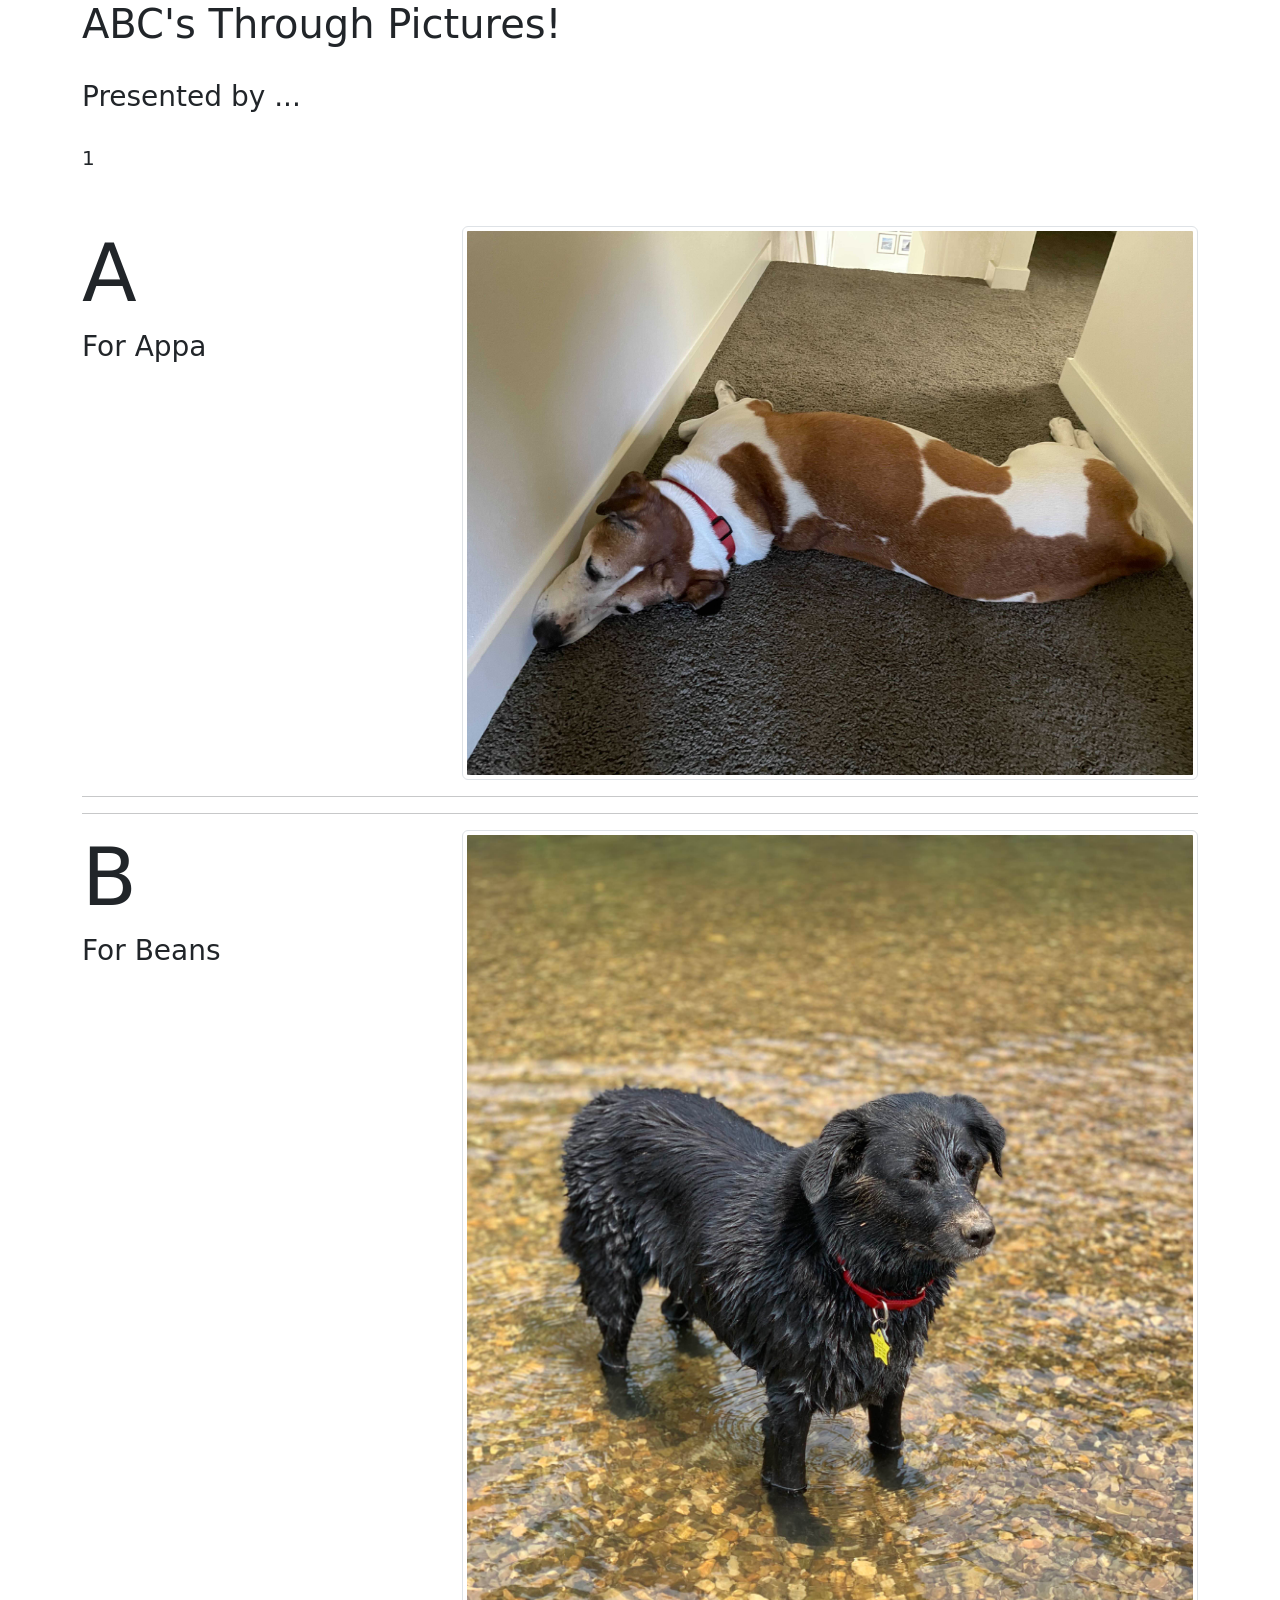
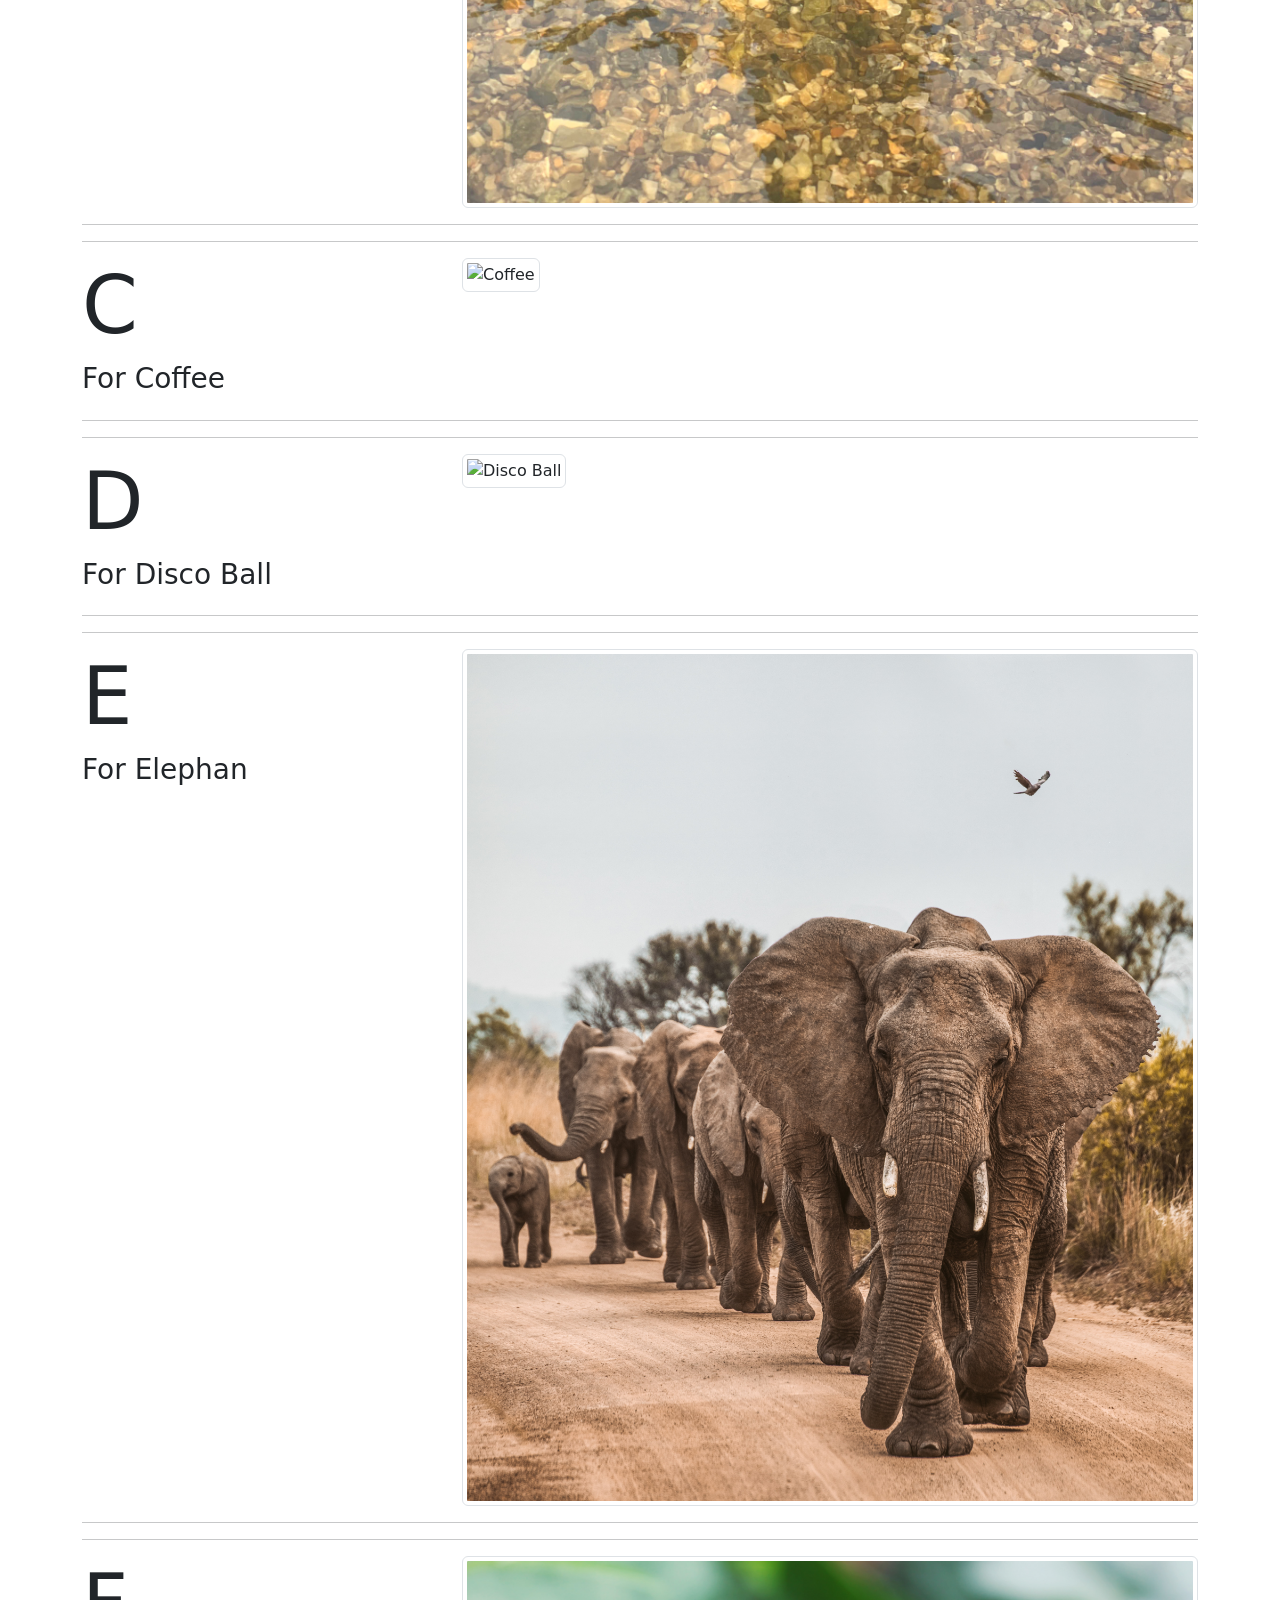
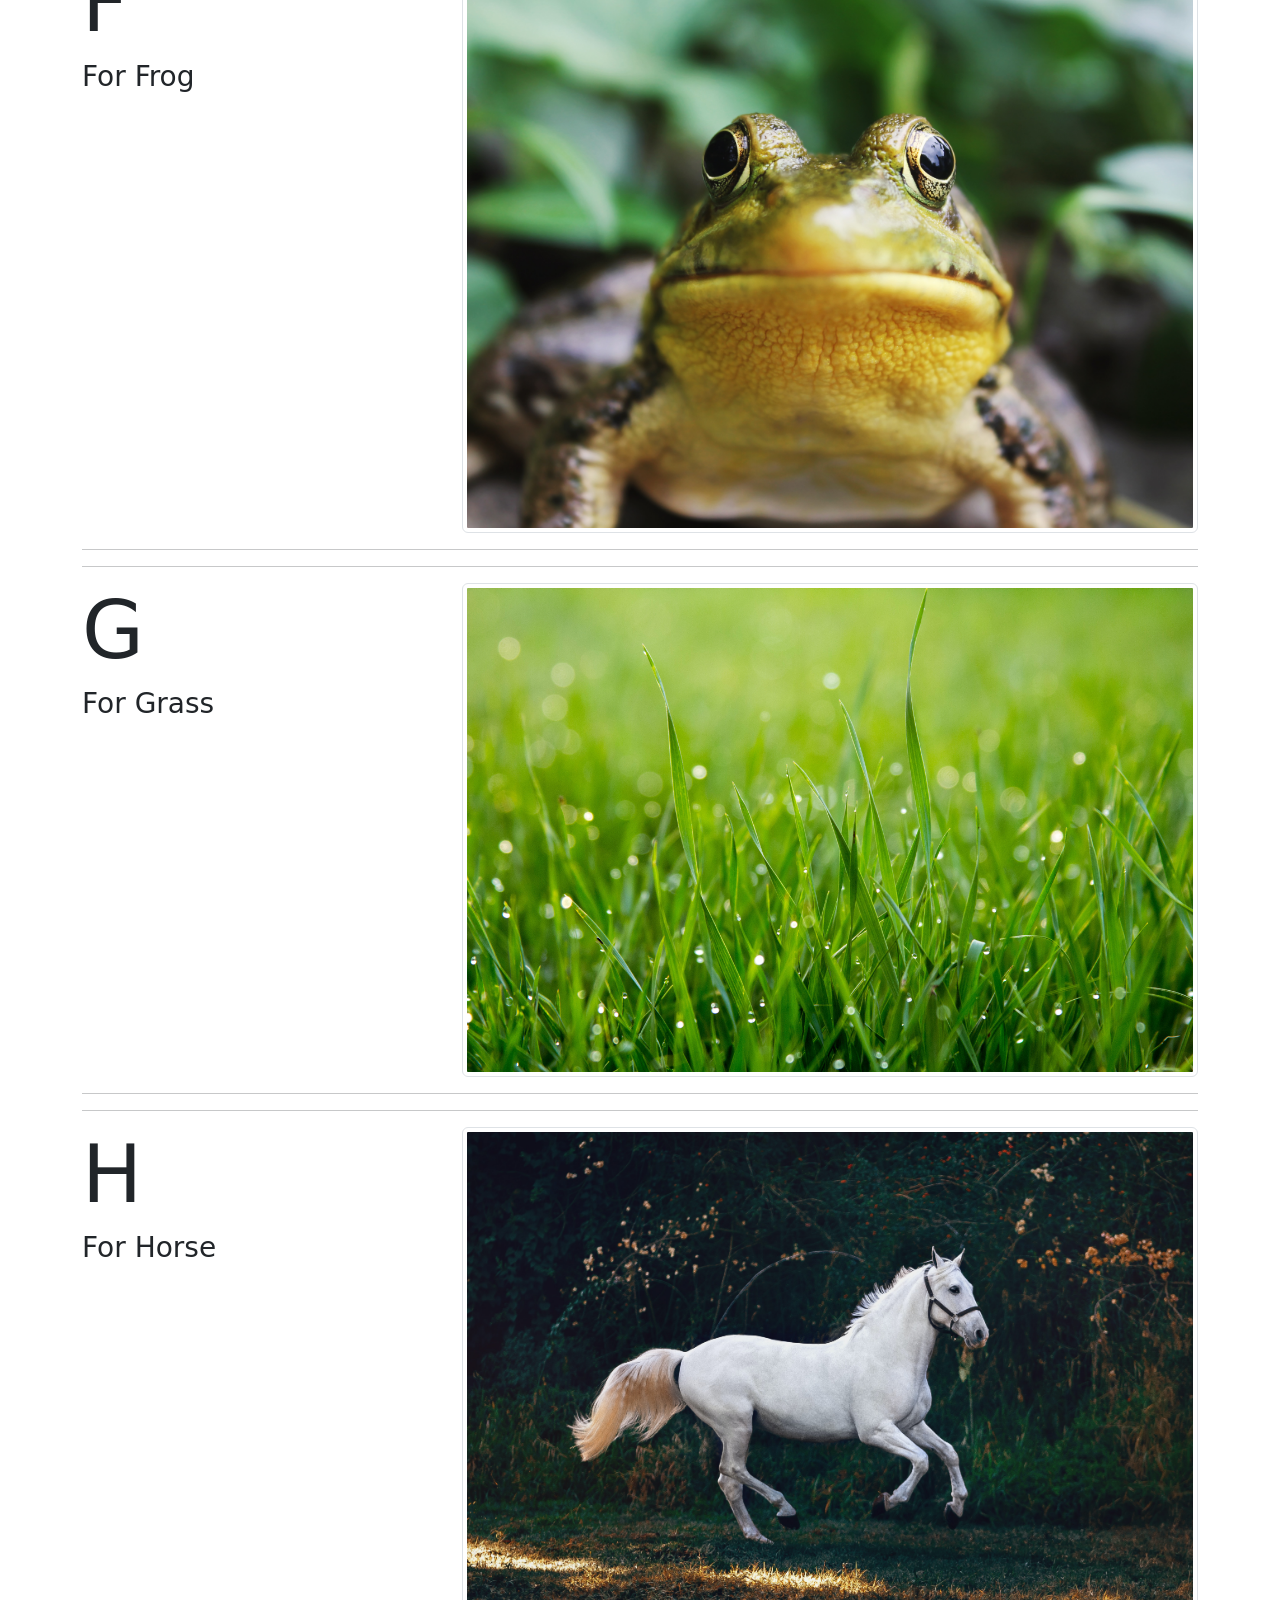
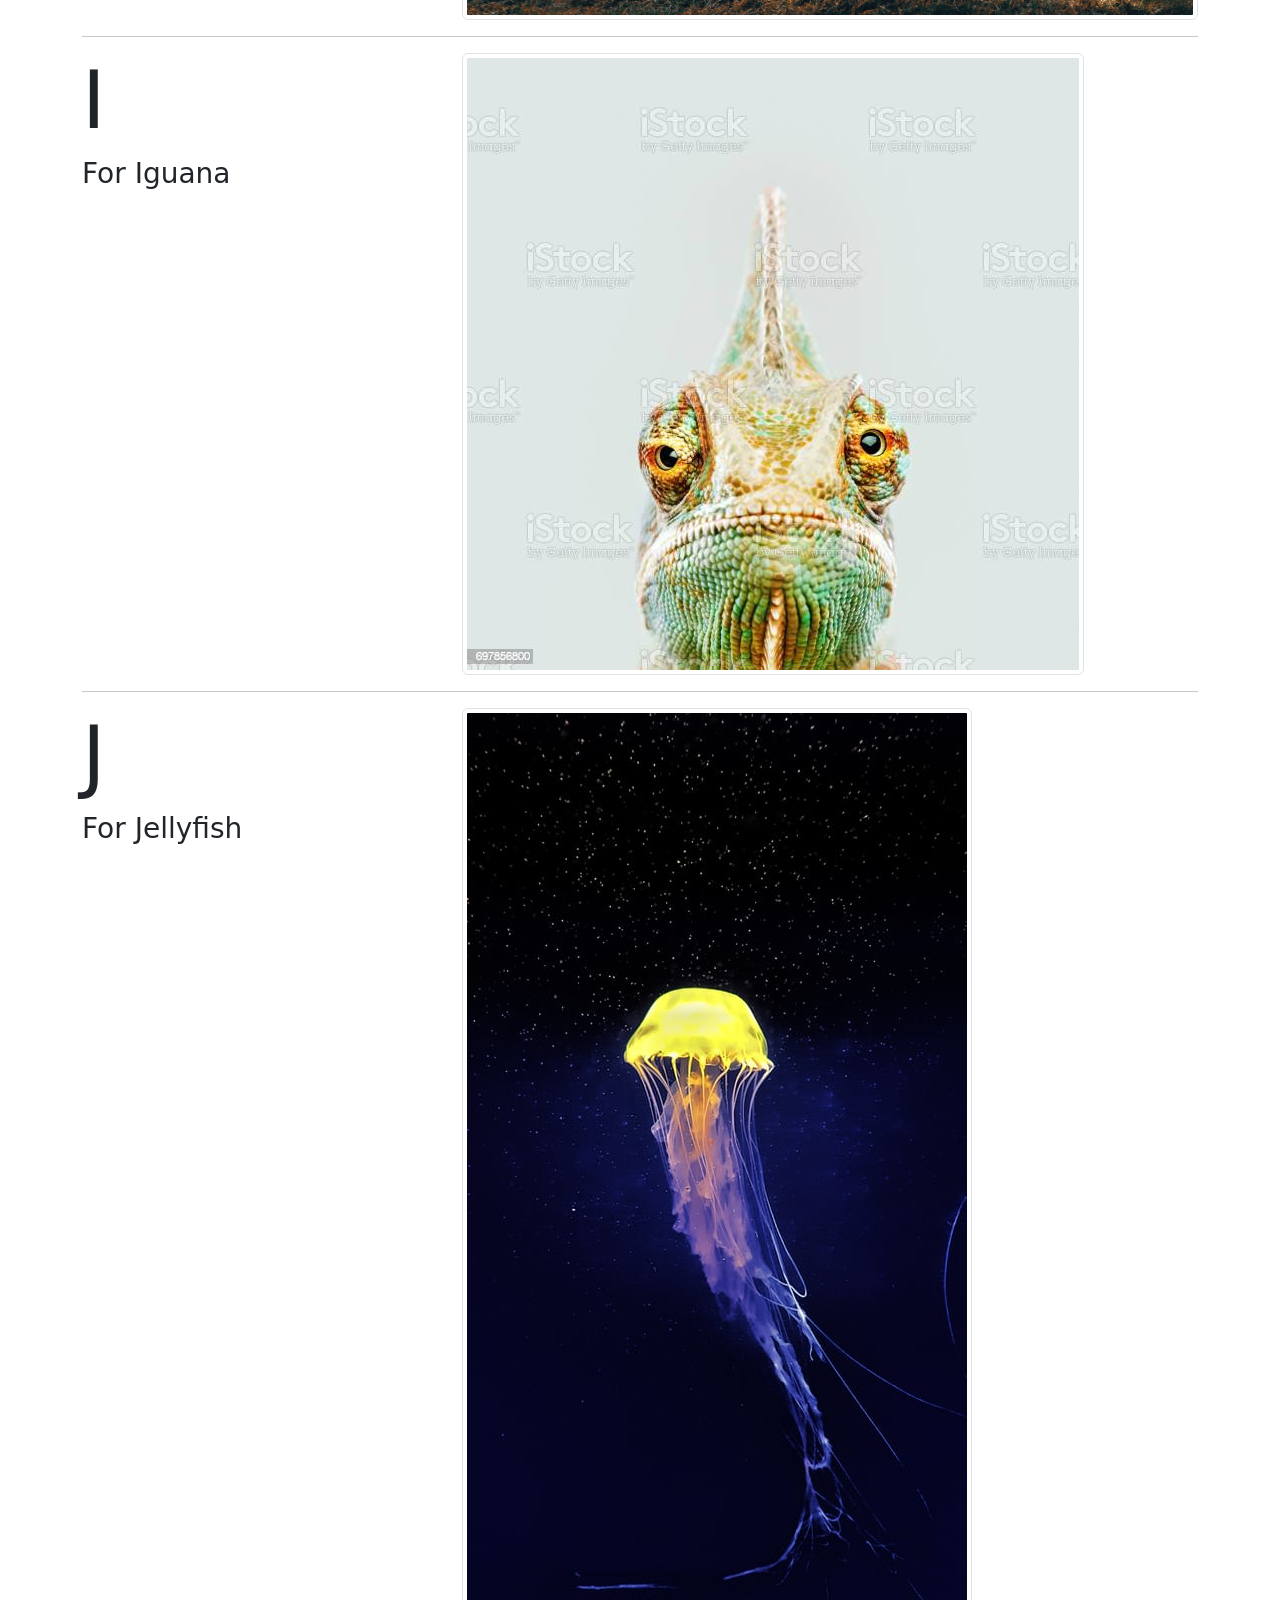
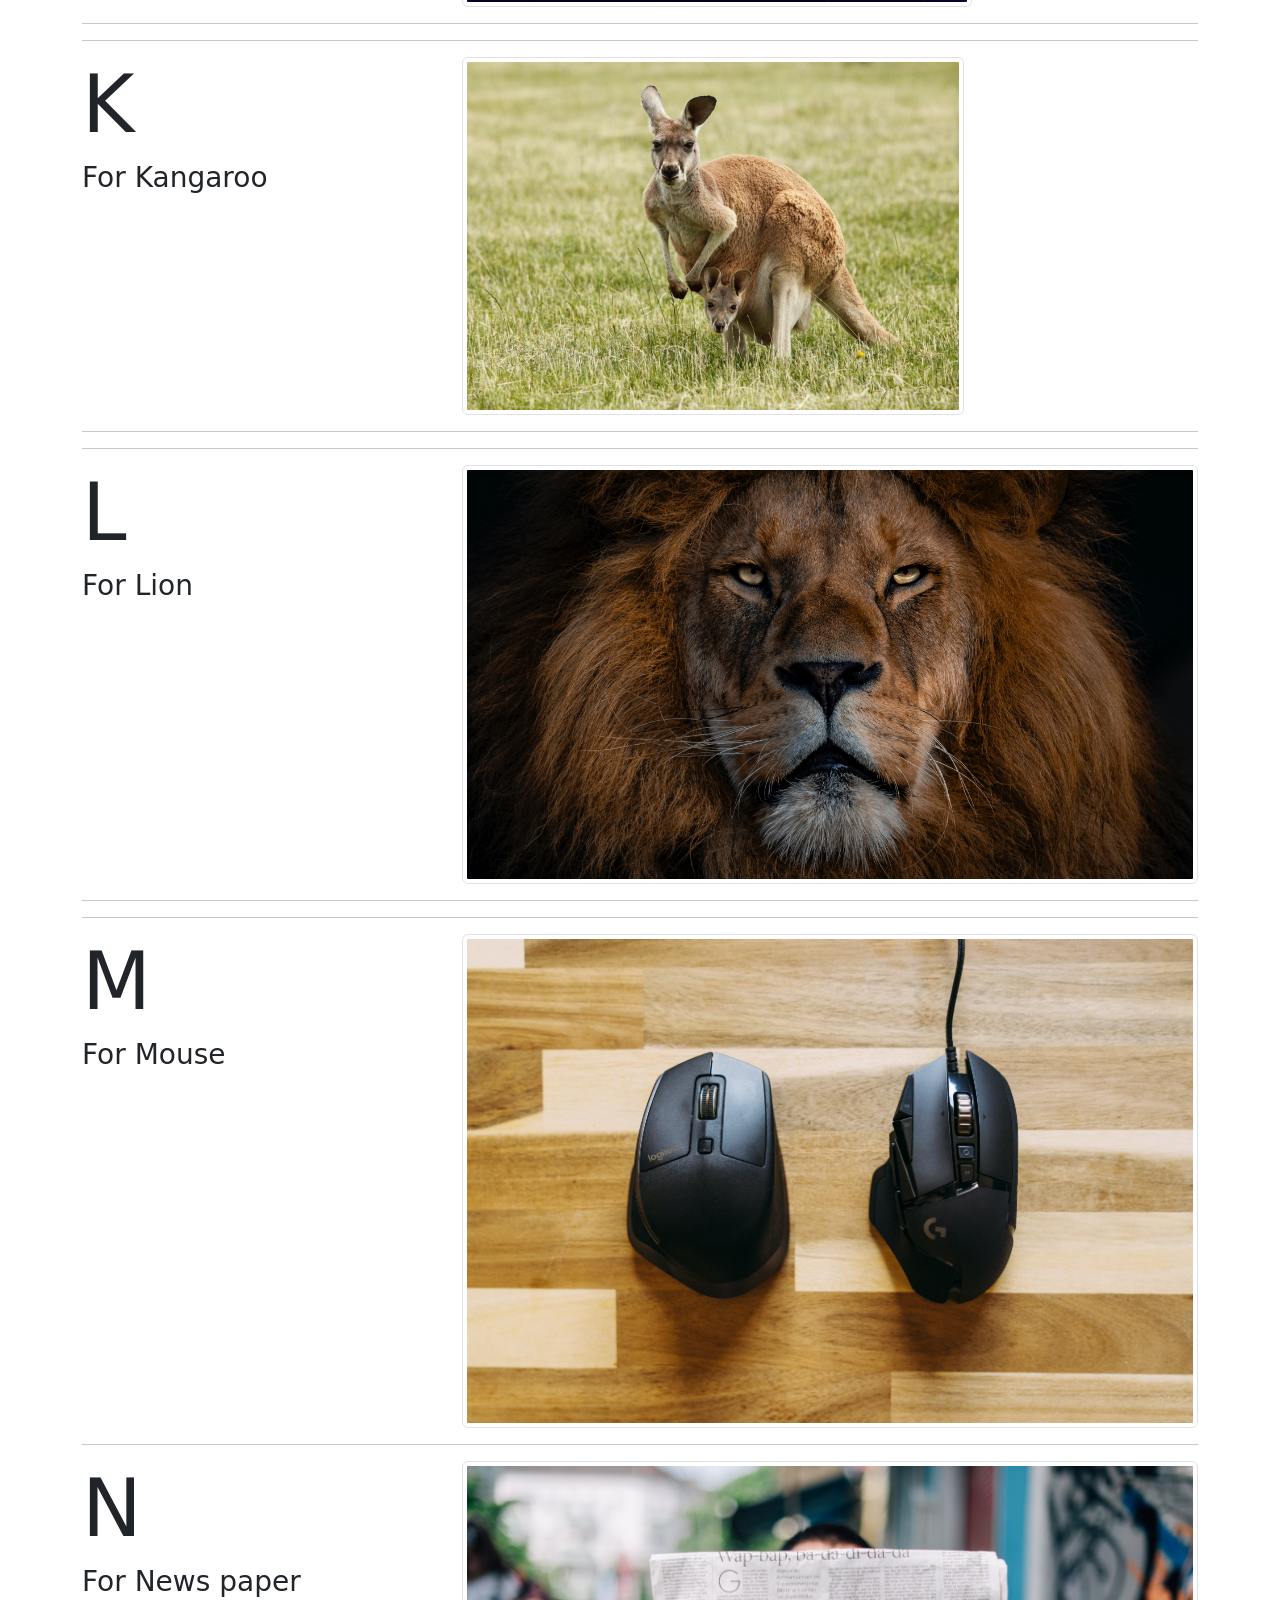
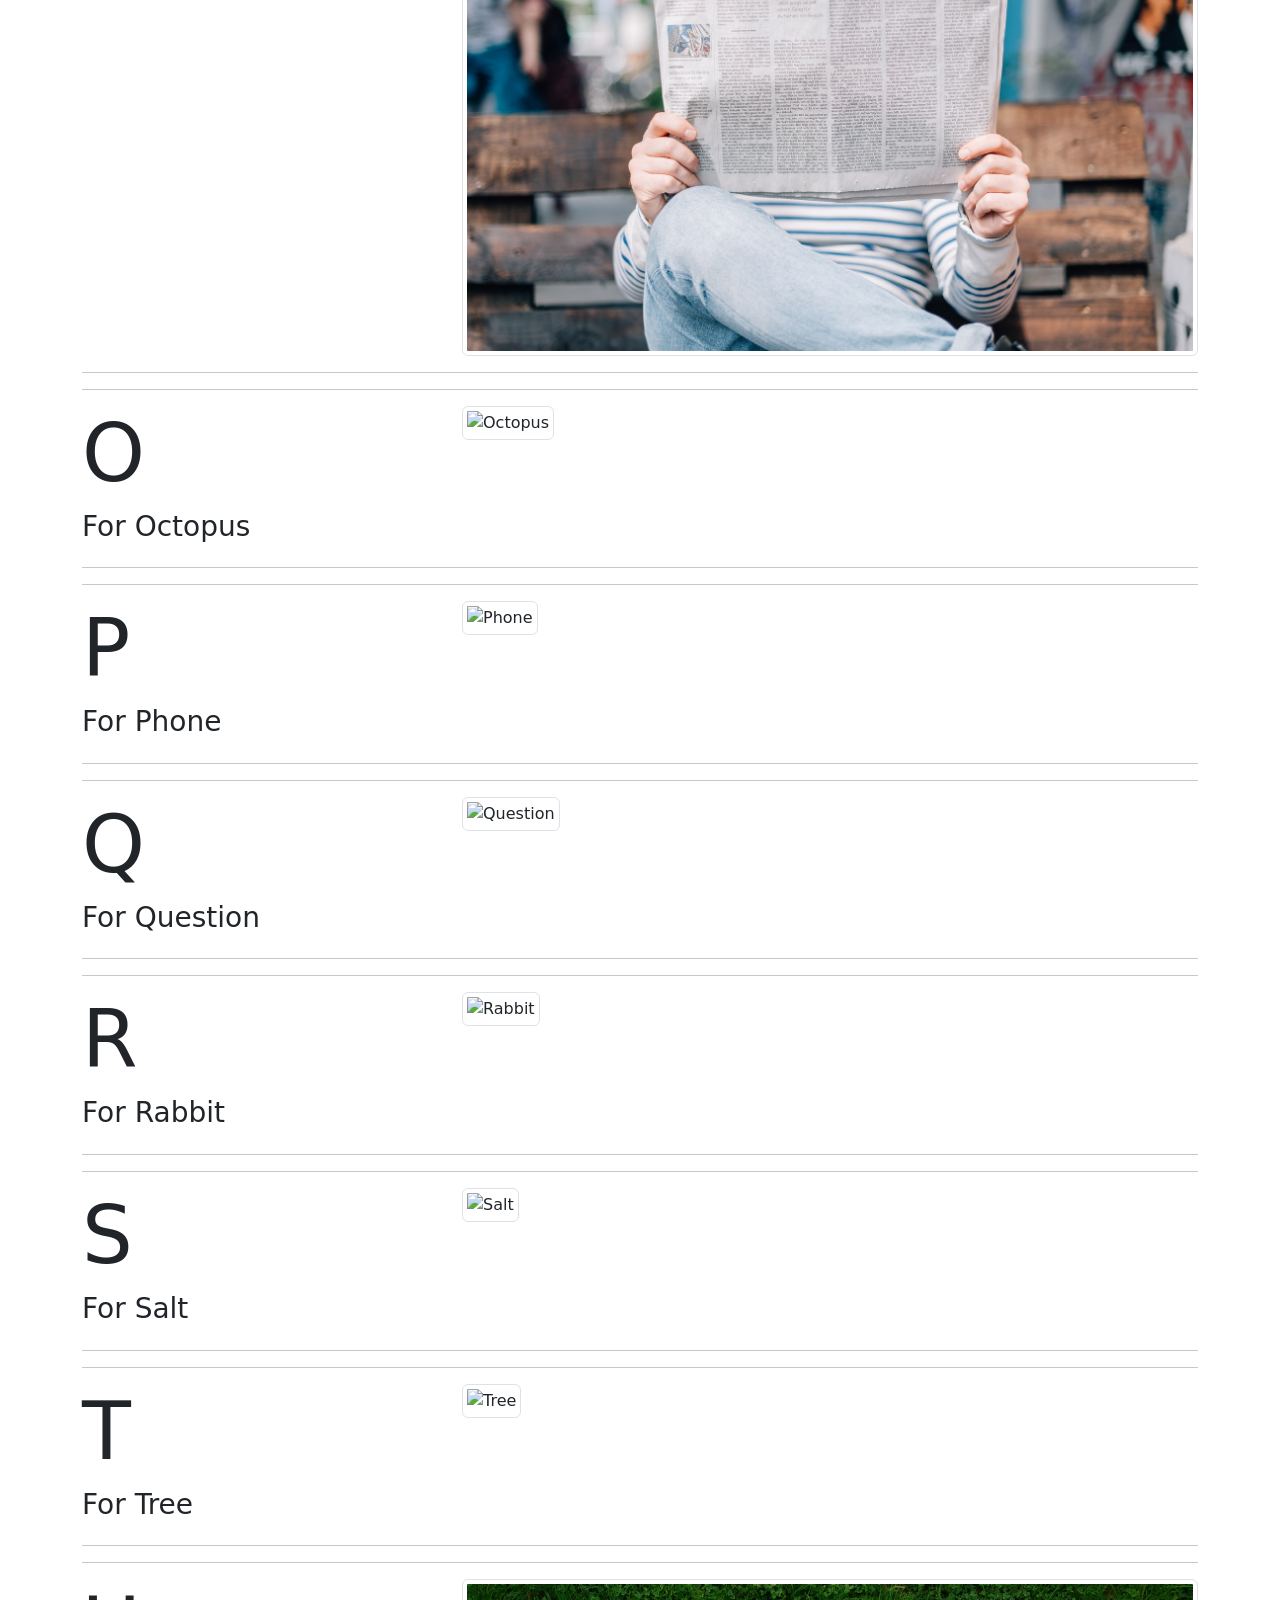
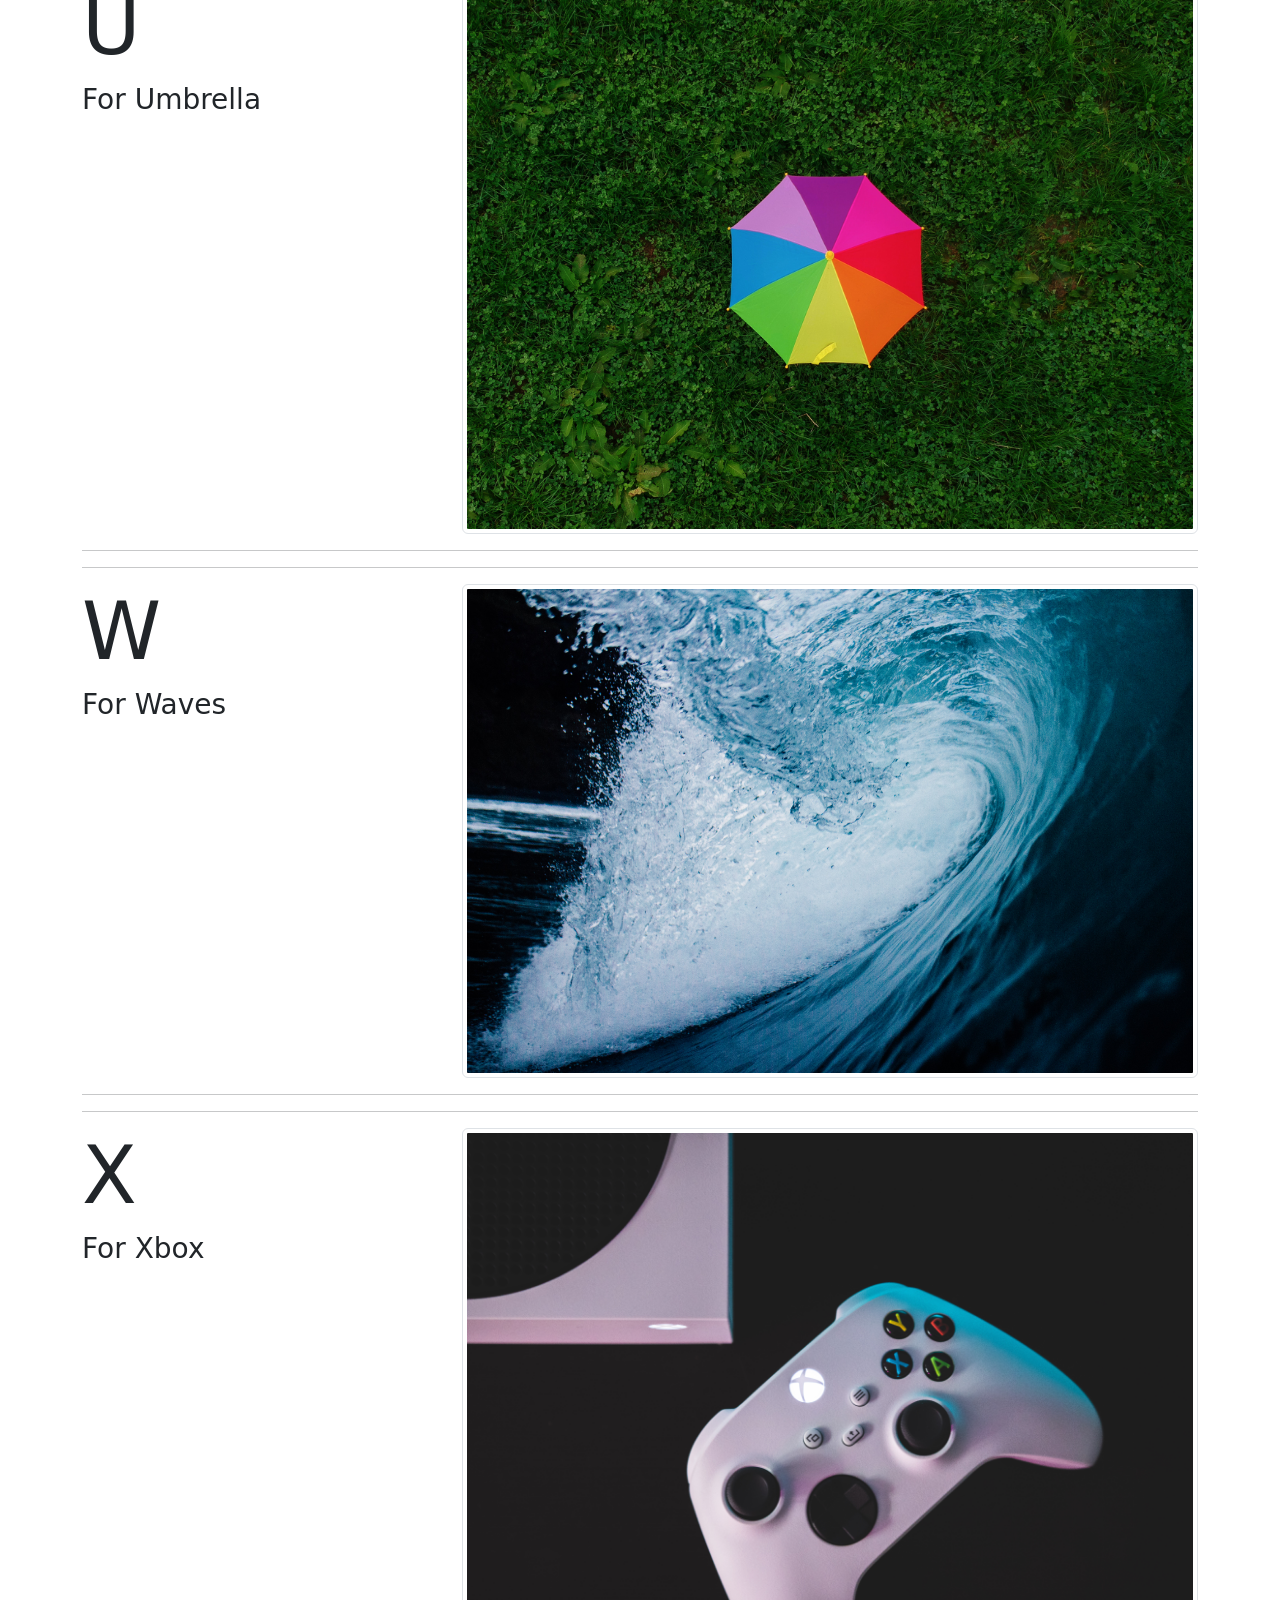
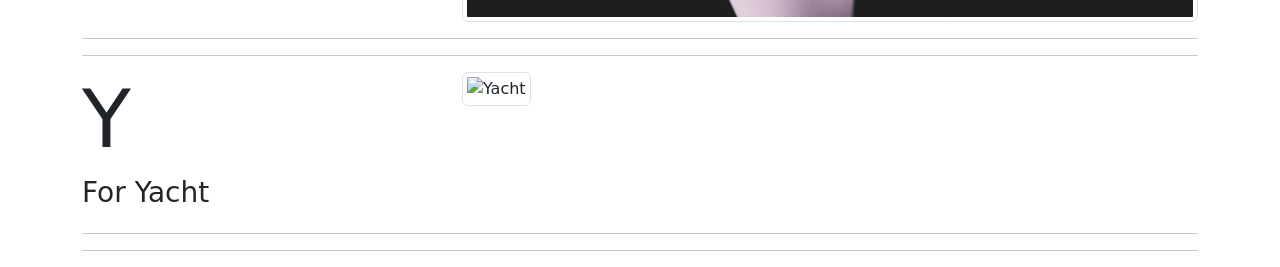
==== commit 16b44e2a: "Completa letras N a Z y agrega Y y Z" ====
--- a/laboratorios/AD-05 LAB Desafío de Grupo ABC/index.html
+++ b/laboratorios/AD-05 LAB Desafío de Grupo ABC/index.html
@@ -213,11 +213,11 @@
         <!-- Reference letter A for help, all details should be the same except for the letter in the h1 tag, the description in the h3 tag, and the path to the image "src". -->
         <div class="row">
             <div class="col-4">
-                <h1 class="display-1"></h1>
-                <h3>For </h3>
-            </div>
-            <div class="col-8">
-                <img src="" class="img-thumbnail">
+                <h1 class="display-1">N</h1>
+                <h3>For News paper</h3>
+            </div>
+            <div class="col-8">
+                <img src="Pictures/n-newspaper.jpg" class="img-thumbnail" alt="News paper">
             </div>
         </div>
         <hr>
@@ -227,10 +227,10 @@
         <div class="row">
             <div class="col-4">
                 <h1 class="display-1">O</h1>
-                <h3>For </h3>
-            </div>
-            <div class="col-8">
-                <img src="" class="img-thumbnail">
+                <h3>For Octopus</h3>
+            </div>
+            <div class="col-8">
+                <img src="https://images.unsplash.com/photo-1628944681206-2ee8d63b0a6b?q=80&w=1470&auto=format&fit=crop&ixlib=rb-4.1.0&ixid=M3wxMjA3fDB8MHxwaG90by1wYWdlfHx8fGVufDB8fHx8fA%3D%3D" class="img-thumbnail" alt="Octopus">
             </div>
         </div>
         <hr>
@@ -240,10 +240,10 @@
         <div class="row">
             <div class="col-4">
                 <h1 class="display-1">P</h1>
-                <h3>For </h3>
-            </div>
-            <div class="col-8">
-                <img src="" >
+                <h3>For Phone</h3>
+            </div>
+            <div class="col-8">
+                <img src="https://images.unsplash.com/photo-1511707171634-5f897ff02aa9?w=500&auto=format&fit=crop&q=60&ixlib=rb-4.1.0&ixid=M3wxMjA3fDB8MHxzZWFyY2h8NHx8cGhvbmV8ZW58MHx8MHx8fDA%3D" class="img-thumbnail" alt="Phone">
             </div>
         </div>
         <hr>
@@ -253,10 +253,10 @@
         <div class="row">
             <div class="col-4">
                 <h1 class="display-1">Q</h1>
-                <h3> </h3>
-            </div>
-            <div class="col-8">
-                <img src="" >
+                <h3> For Question</h3>
+            </div>
+            <div class="col-8">
+                <img src="https://plus.unsplash.com/premium_photo-1678216286021-e81f66761751?w=500&auto=format&fit=crop&q=60&ixlib=rb-4.1.0&ixid=M3wxMjA3fDB8MHxzZWFyY2h8OXx8cXVlc3Rpb258ZW58MHx8MHx8fDA%3D" class="img-thumbnail" alt="Question">
             </div>
         </div>
         <hr>
@@ -265,11 +265,11 @@
         <!-- Reference letter A for help, all details should be the same except for the letter in the h1 tag, the description in the h3 tag, and the path to the image "src". -->
         <div class="row">
             <div class="col-4">
-                <h1 class="display-1"></h1>
-                <h3>For </h3>
-            </div>
-            <div class="col-8">
-                <img src="" >
+                <h1 class="display-1">R</h1>
+                <h3>For Rabbit</h3>
+            </div>
+            <div class="col-8">
+                <img src="https://images.unsplash.com/photo-1585110396000-c9ffd4e4b308?w=500&auto=format&fit=crop&q=60&ixlib=rb-4.1.0&ixid=M3wxMjA3fDB8MHxzZWFyY2h8Mnx8cmFiaXR8ZW58MHx8MHx8fDA%3D" class="img-thumbnail" alt="Rabbit">
             </div>
         </div>
         <hr>
@@ -283,7 +283,7 @@
             </div>
             <div class="col-8">
                 <!-- insert img -->
-              
+                <img src="https://plus.unsplash.com/premium_photo-1666174323324-24ca53b2e268?w=500&auto=format&fit=crop&q=60&ixlib=rb-4.1.0&ixid=M3wxMjA3fDB8MHxzZWFyY2h8OXx8c2FsdHxlbnwwfHwwfHx8MA%3D%3D" class="img-thumbnail" alt="Salt">
             </div>
         </div>
         <hr>
@@ -293,11 +293,11 @@
         <div class="row">
             <div class="col-4">
                 <h1 class="display-1">T</h1>
-                <h3>For </h3>
+                <h3>For Tree</h3>
             </div>
             <div class="col-8">
                 <!-- insert img -->
-              
+                <img src="https://plus.unsplash.com/premium_photo-1666900816782-202bbcd67f42?w=500&auto=format&fit=crop&q=60&ixlib=rb-4.1.0&ixid=M3wxMjA3fDB8MHxzZWFyY2h8NXx8dHJlZXxlbnwwfHwwfHx8MA%3D%3D" class="img-thumbnail" alt="Tree">
             </div>
         </div>
         <hr>
@@ -307,10 +307,10 @@
         <div class="row">
             <div class="col-4">
                 <h1 class="display-1">U</h1>
-                <h3> </h3>
-            </div>
-            <div class="col-8">
-
+                <h3>For Umbrella</h3>
+            </div>
+            <div class="col-8">
+                <img src="Pictures/u-umbrella.jpg" class="img-thumbnail" alt="Umbrella">
             </div>
         </div>
         <hr>
@@ -320,10 +320,10 @@
         <div class="row">
             <div class="col-4">
                 <h1 class="display-1">W</h1>
-                <h3>For </h3>
-            </div>
-            <div class="col-8">
-
+                <h3>For Waves</h3>
+            </div>
+            <div class="col-8">
+                <img src="Pictures/w-waves.jpg" class="img-thumbnail" alt="Waves">
             </div>
         </div>
         <hr>
@@ -333,10 +333,10 @@
         <div class="row">
             <div class="col-4">
                 <h1 class="display-1">X</h1>
-                <h3>For </h3>
-            </div>
-            <div class="col-8">
-
+                <h3>For Xbox</h3>
+            </div>
+            <div class="col-8">
+                <img src="Pictures/x-xbox.jpg" class="img-thumbnail" alt="Xbox">
             </div>
         </div>
         <hr>
@@ -345,11 +345,11 @@
         <!-- Reference letter A for help, all details should be the same except for the letter in the h1 tag, the description in the h3 tag, and the path to the image "src". -->
         <div class="row">
             <div class="col-4">
-                <h1 class="display-1"></h1>
-                <h3> </h3>
-            </div>
-            <div class="col-8">
-
+                <h1 class="display-1">Y</h1>
+                <h3>For Yacht</h3>
+            </div>
+            <div class="col-8">
+                <img src="https://images.unsplash.com/photo-1528154291023-a6525fabe5b4?w=500&auto=format&fit=crop&q=60&ixlib=rb-4.1.0&ixid=M3wxMjA3fDB8MHxzZWFyY2h8Mnx8eWFjaHR8ZW58MHx8MHx8fDA%3D" class="img-thumbnail" alt="Yacht">
             </div>
         </div>
         <hr>
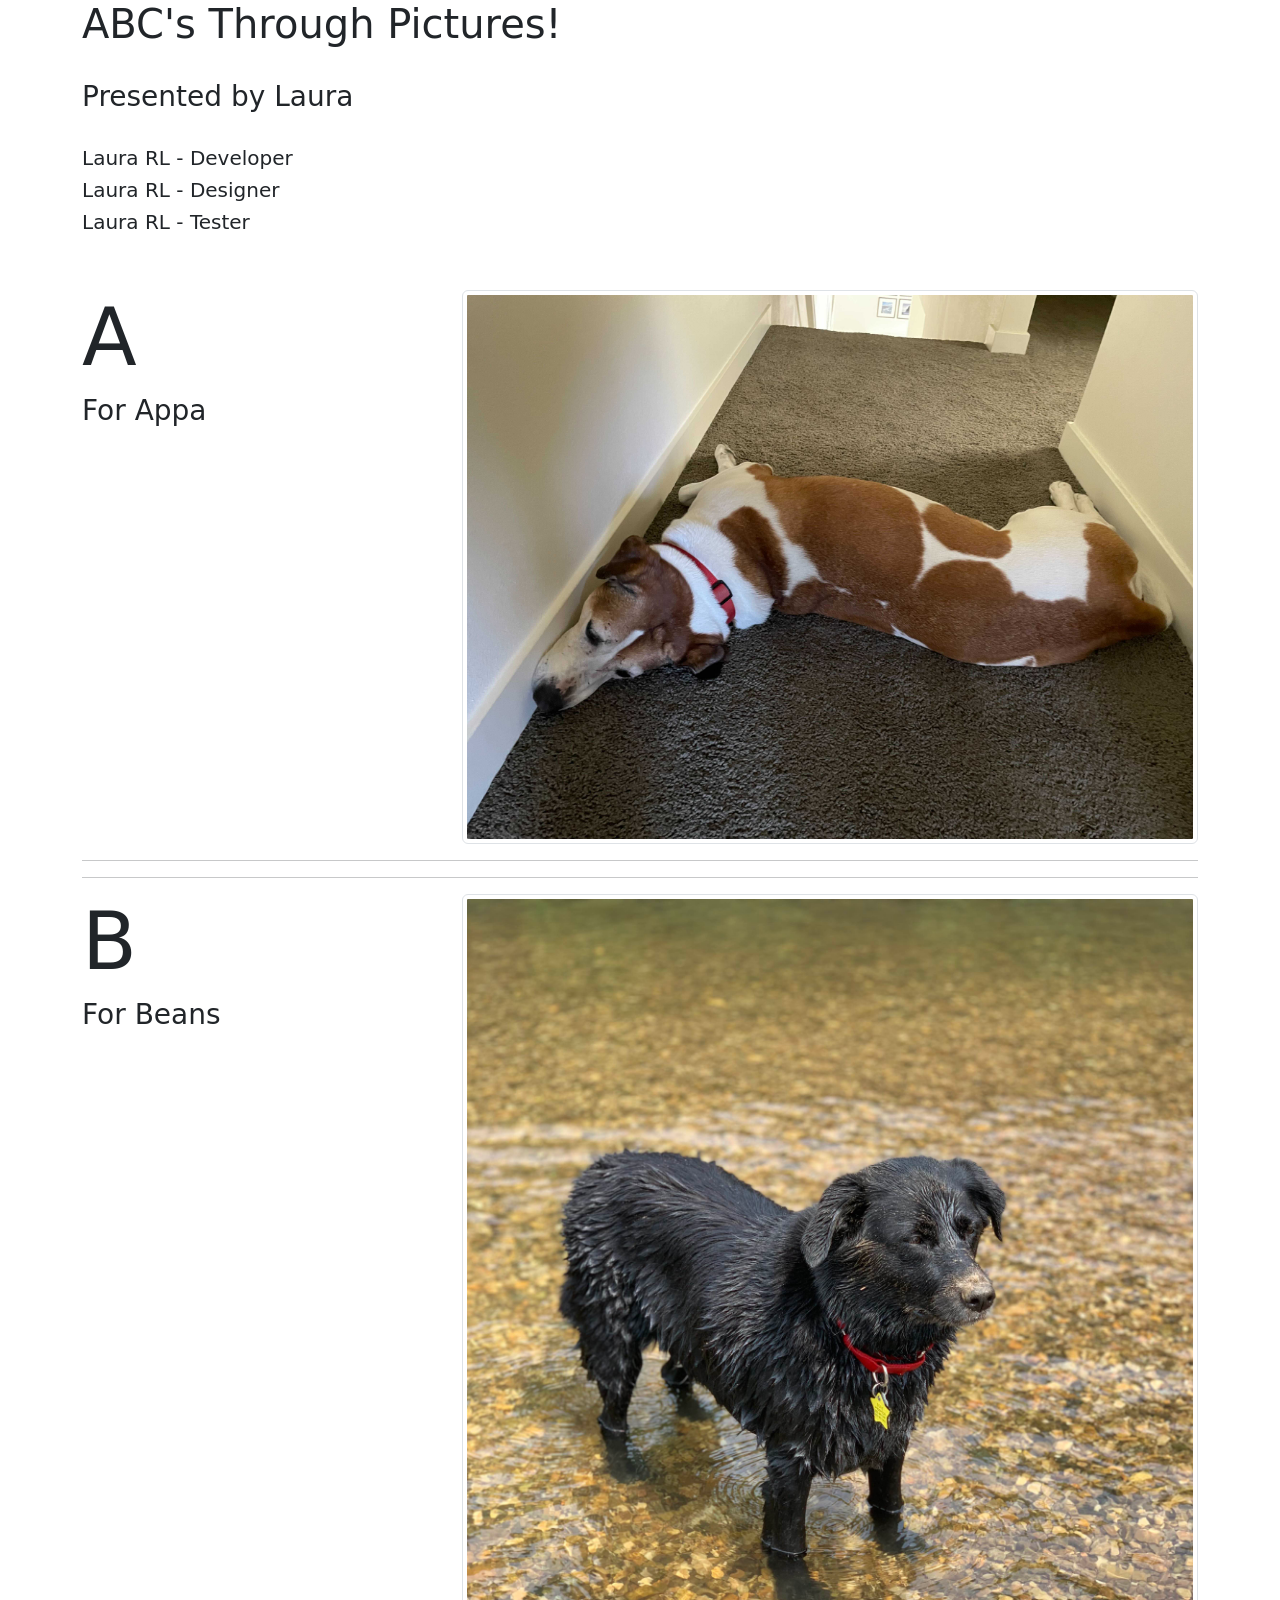
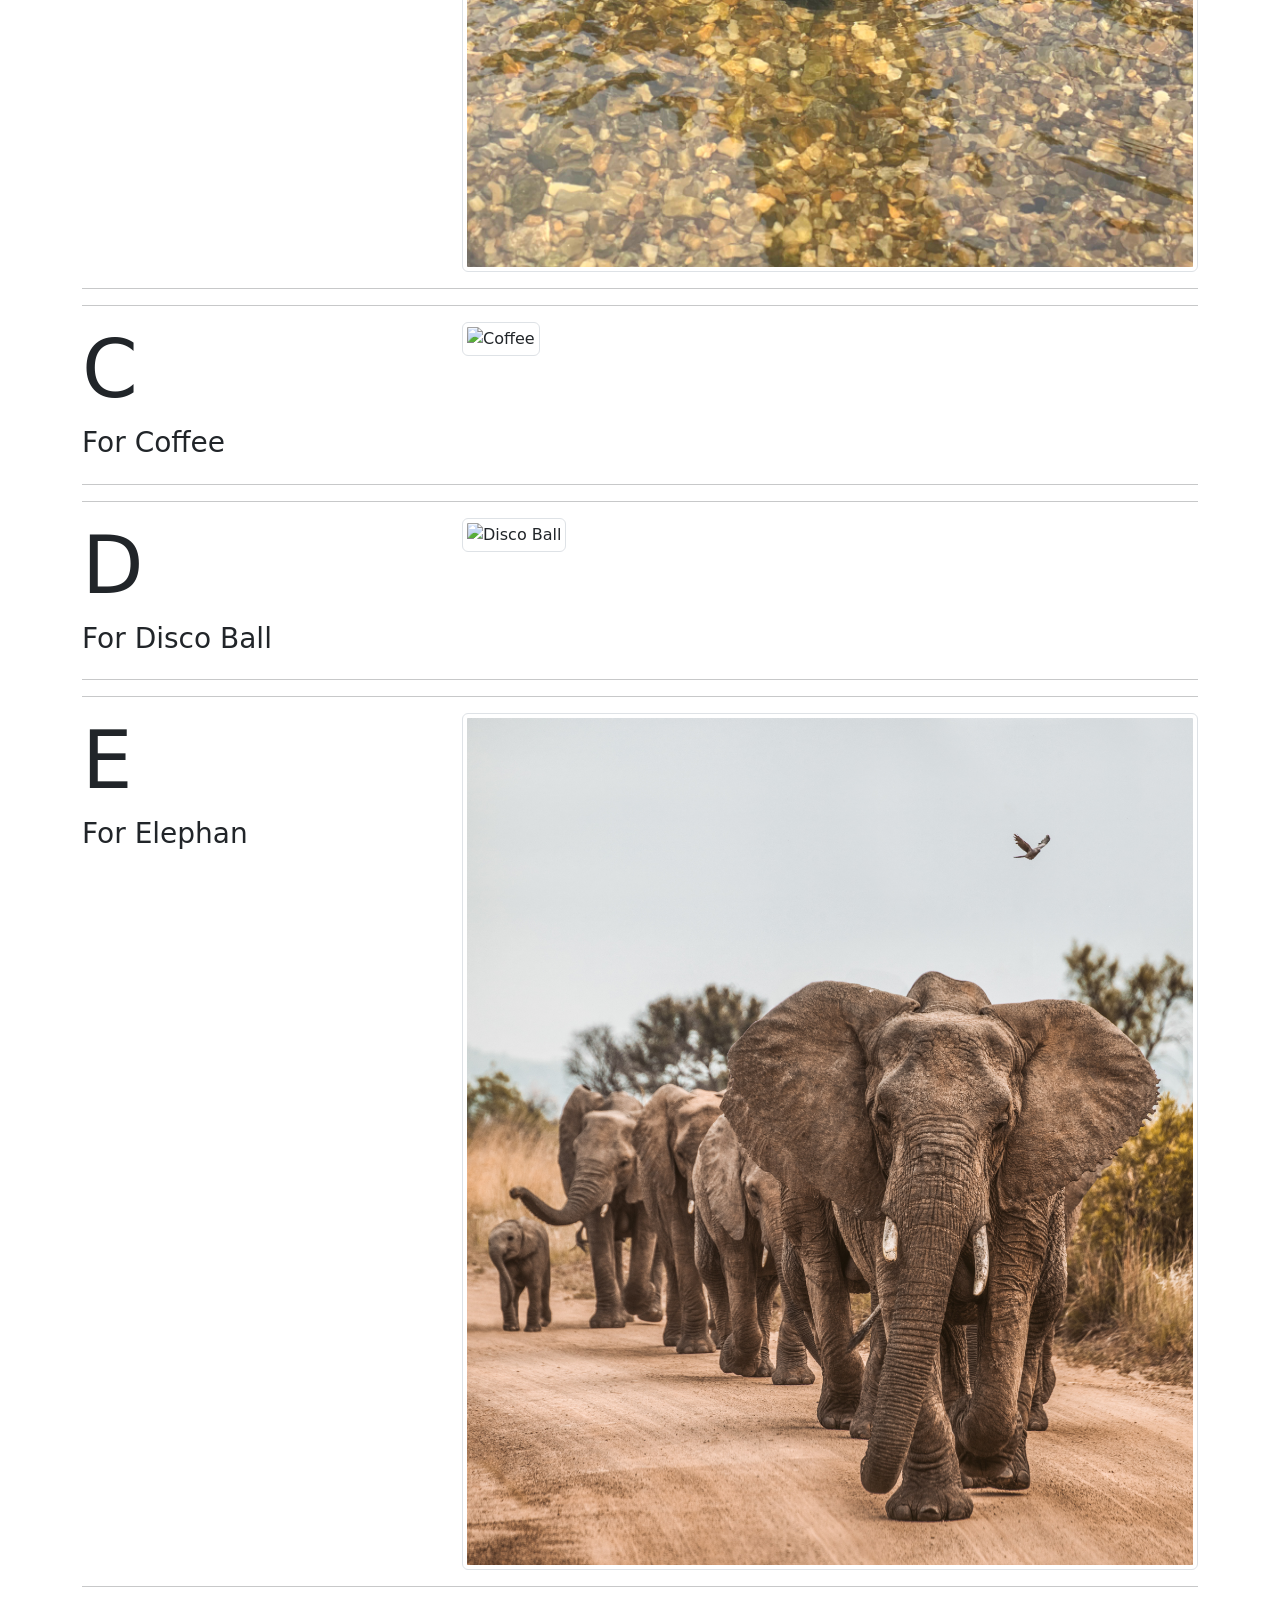
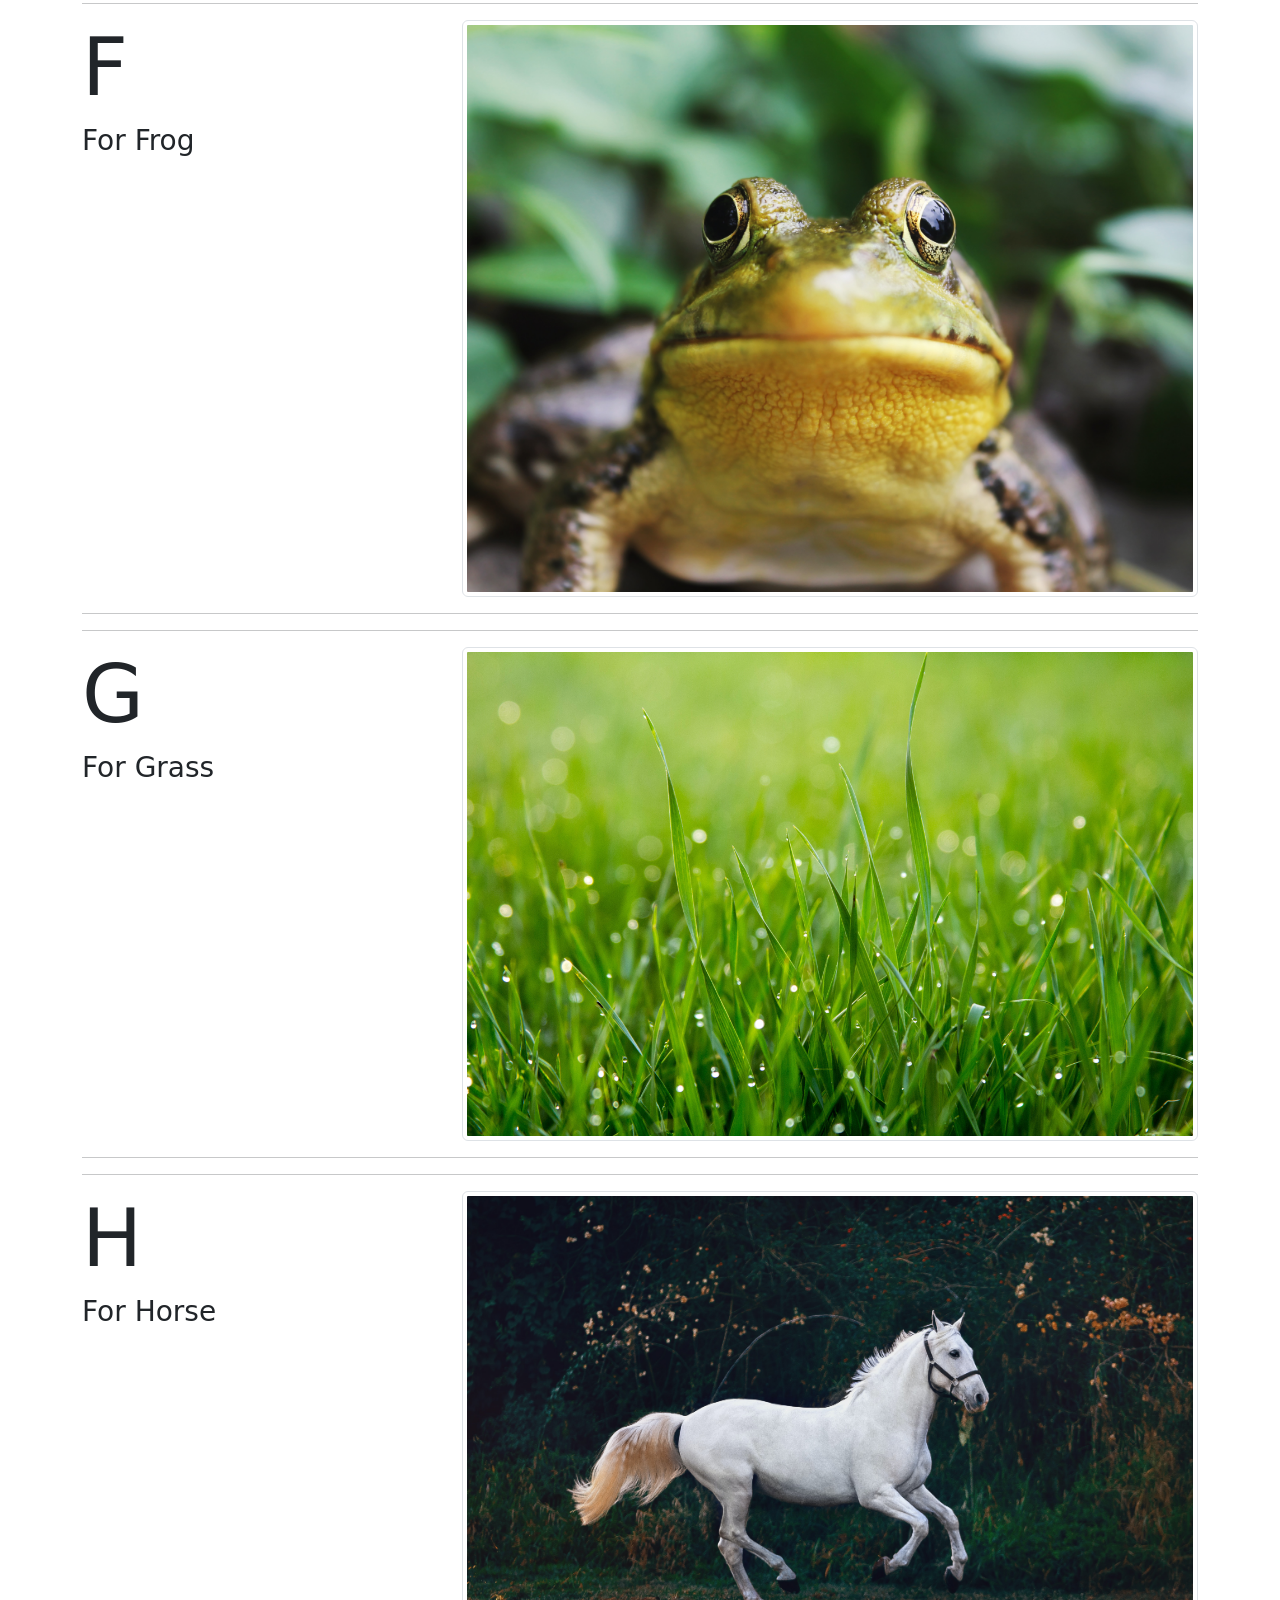
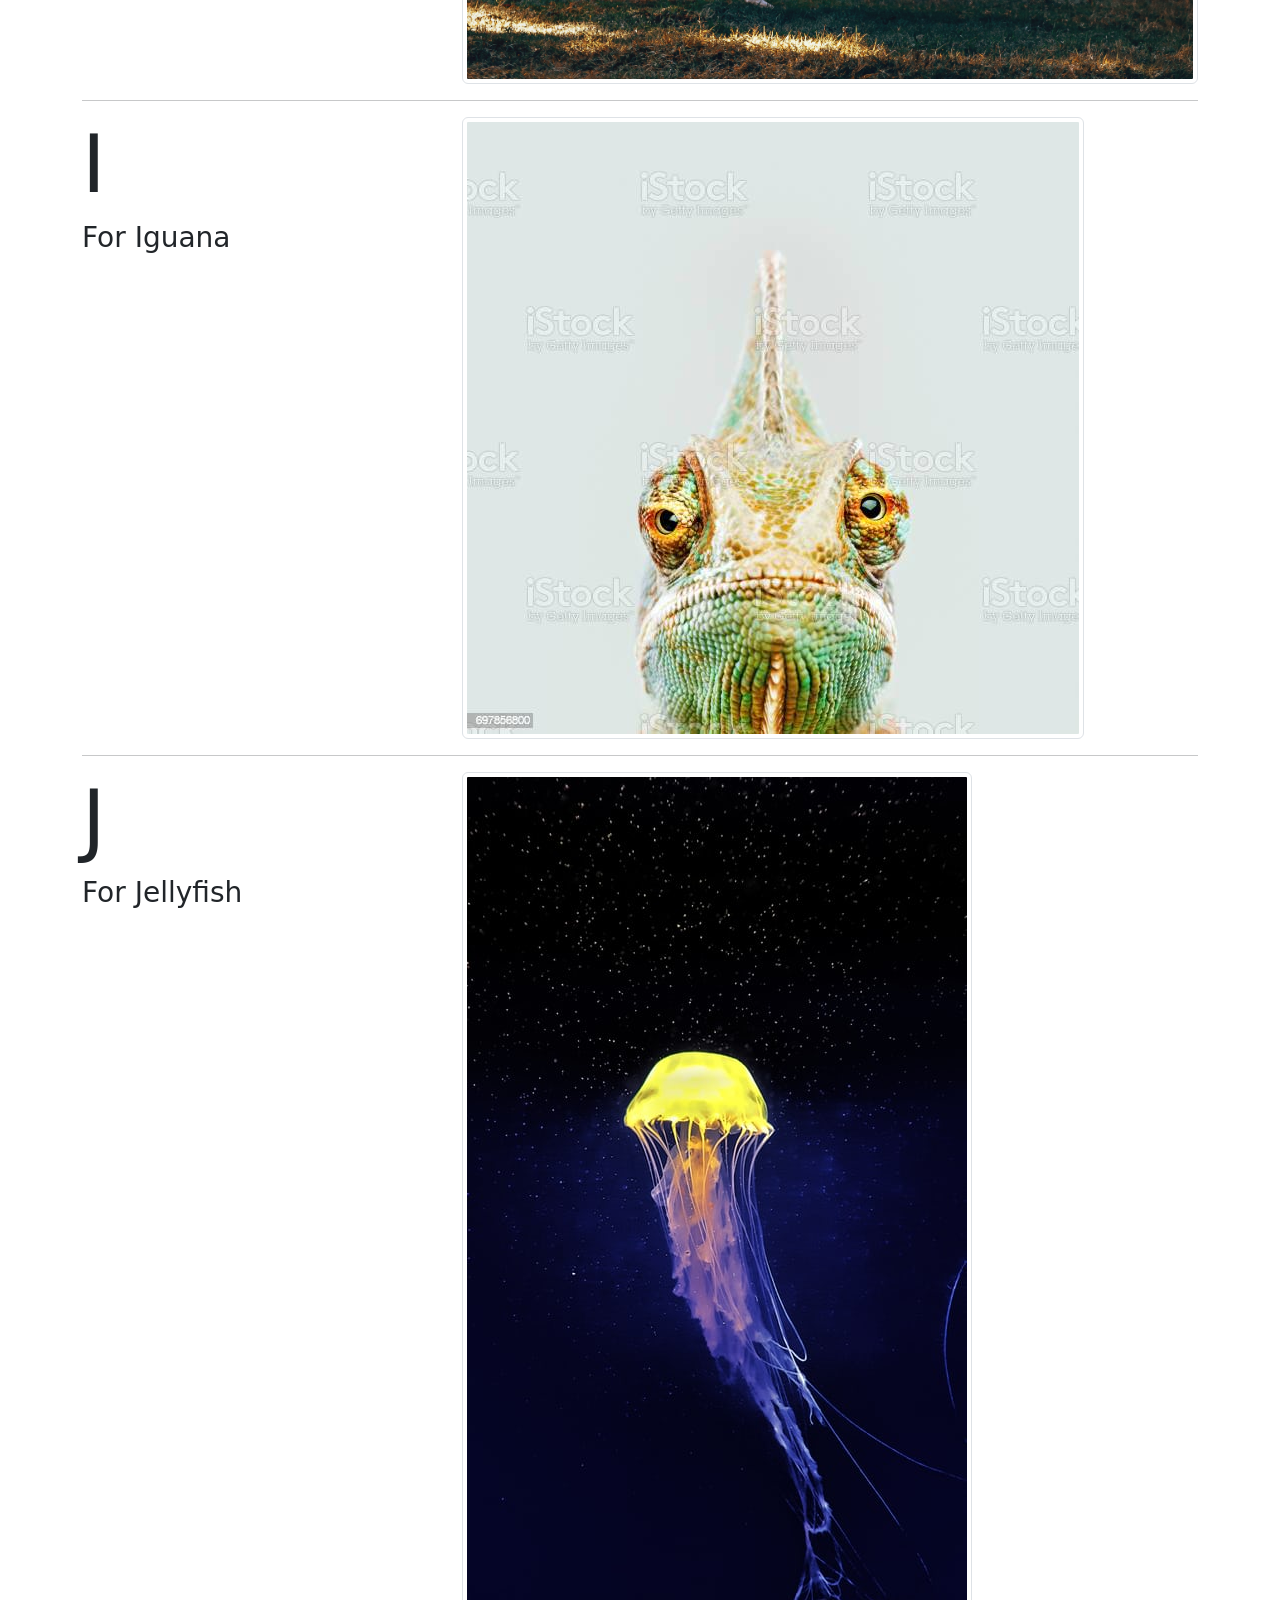
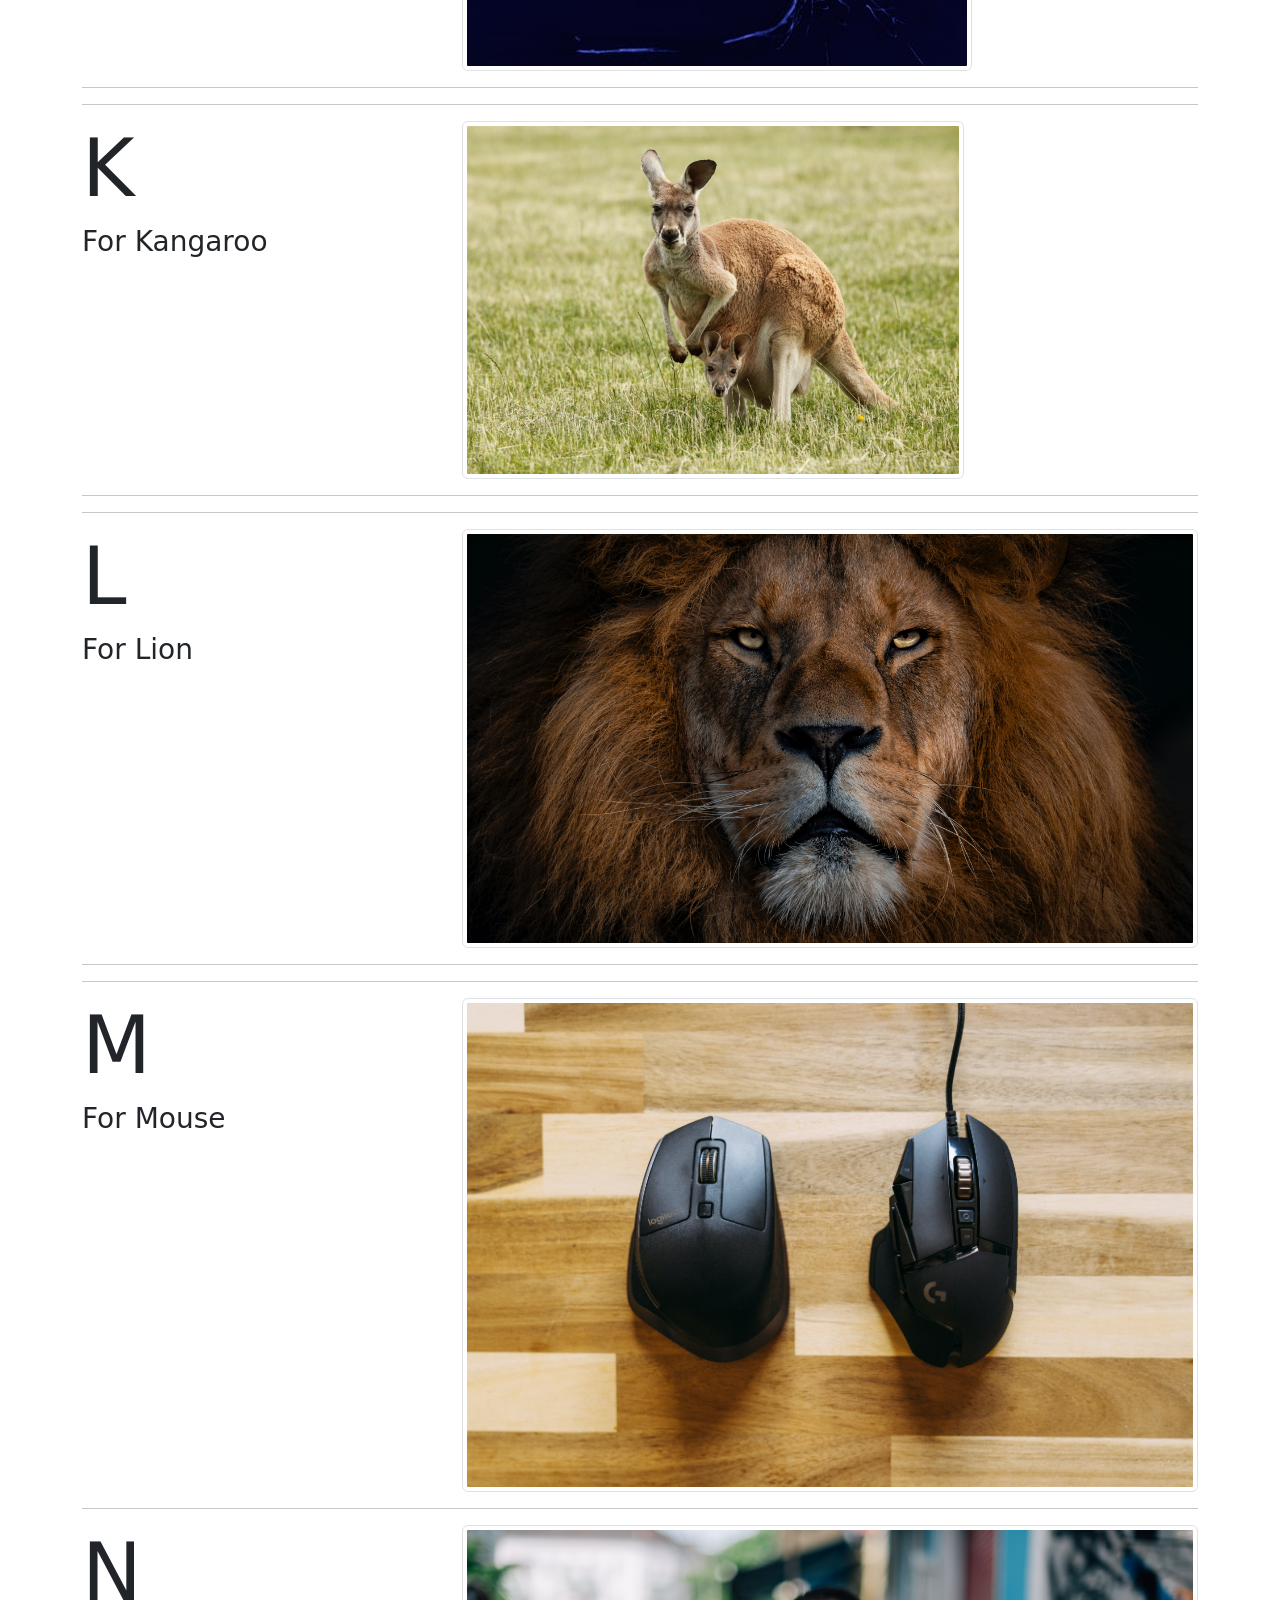
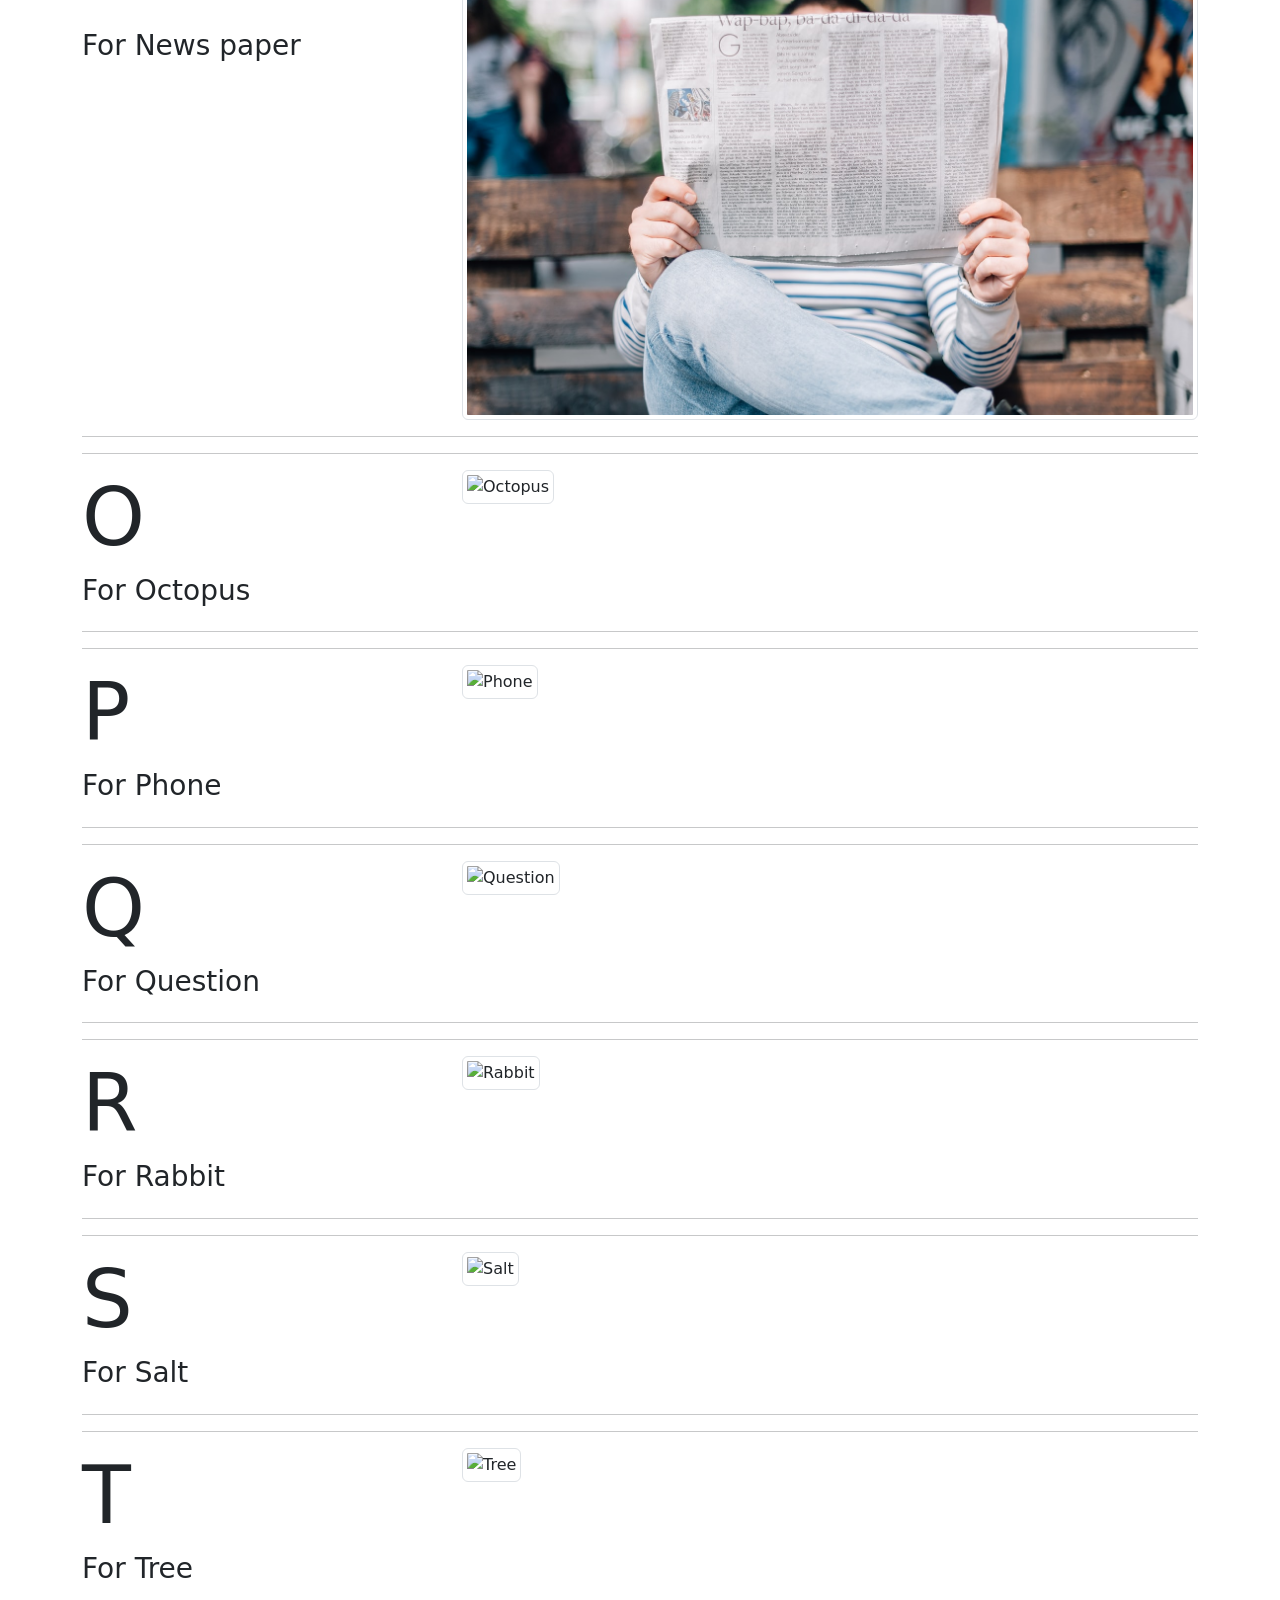
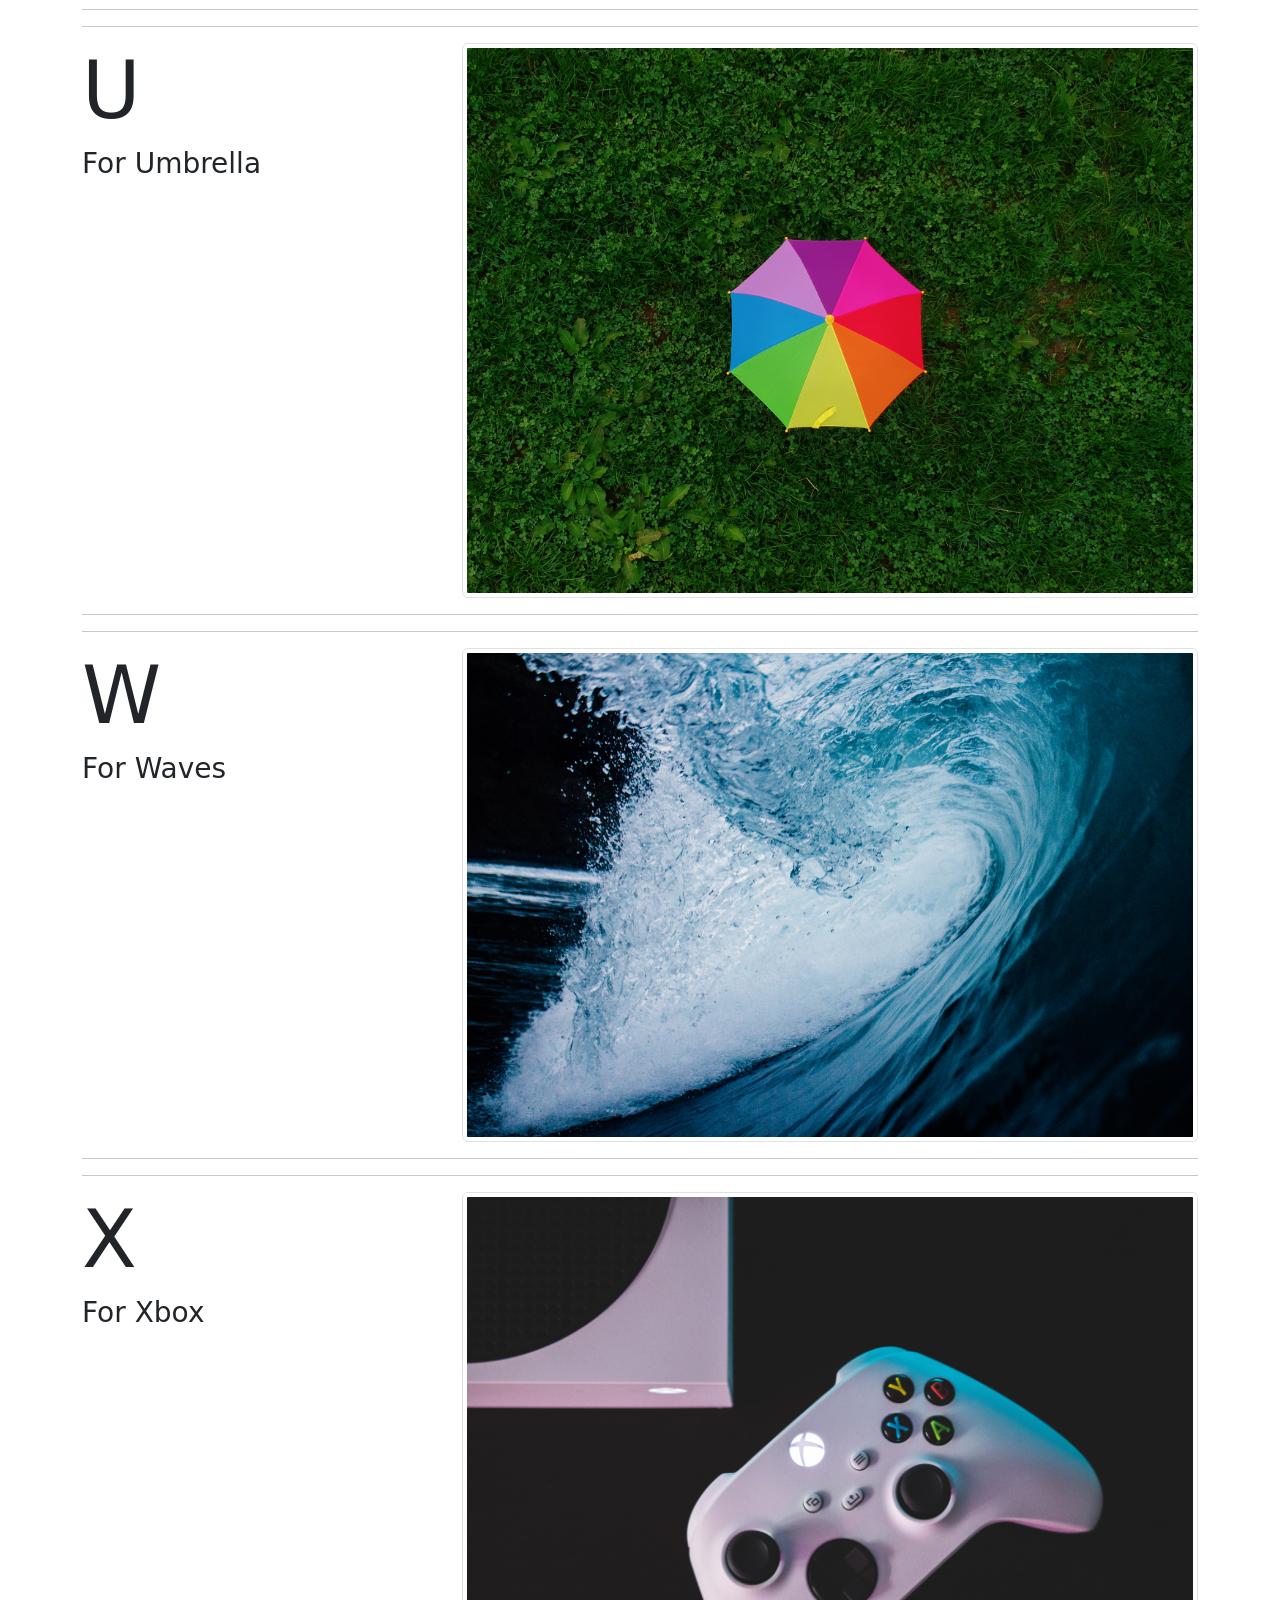
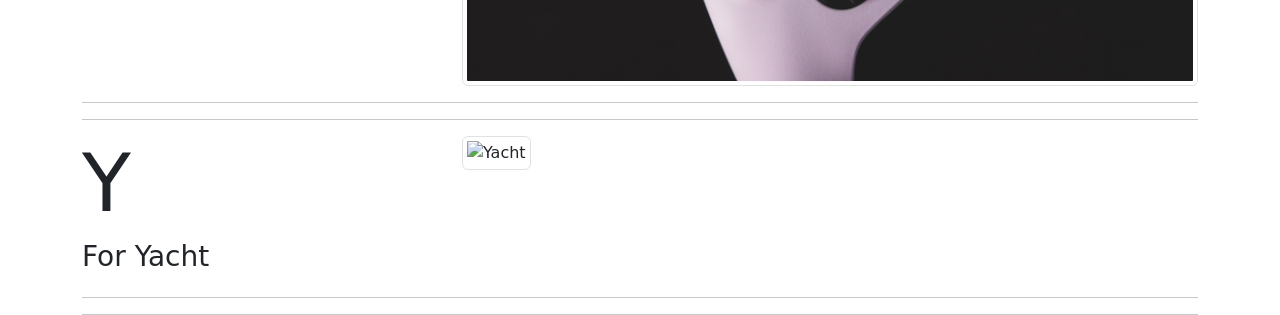
==== commit 8f1a66eb: "Corrige head, titulo, lang y vincula style.css y script.js" ====
--- a/laboratorios/AD-05 LAB Desafío de Grupo ABC/index.html
+++ b/laboratorios/AD-05 LAB Desafío de Grupo ABC/index.html
@@ -1,12 +1,14 @@
 <!DOCTYPE html>
-<html>
+<html lang="en">
 
 <head>
   <meta charset="utf-8">
-  <meta name="viewport" content="width=device-width">
-  <title>replit</title>
-  <link href="https://cdn.jsdelivr.net/npm/bootstrap@5.1.3/dist/css/bootstrap.min.css" rel="stylesheet" integrity="sha384-1BmE4kWBq78iYhFldvKuhfTAU6auU8tT94WrHftjDbrCEXSU1oBoqyl2QvZ6jIW3" crossorigin="anonymous">
-
+  <meta name="viewport" content="width=device-width,initial-scale=1">
+  <title>ABC's Through Pictures!</title>
+  <link href="https://cdn.jsdelivr.net/npm/bootstrap@5.1.3/dist/css/bootstrap.min.css" rel="stylesheet"
+    integrity="sha384-1BmE4kWBq78iYhFldvKuhfTAU6auU8tT94WrHftjDbrCEXSU1oBoqyl2QvZ6jIW3"
+    crossorigin="anonymous">
+  <link rel="stylesheet" href="style.css">
 </head>
 
 <body>
@@ -19,16 +21,16 @@
         <br>
         <div class="row">
             <div class="col">
-            <h3>Presented by ...</h3>
+                <h3>Presented by Laura</h3>
             </div> 
         </div>
         <br>
         <div class="row">
             <div class="col-12">
                 <!-- Enter each persons name in place of the "Insert Name Here" below -->
-            <h5>1</h5>
-
-            
+                 <h5>Laura RL - Developer</h5>
+                <h5>Laura RL - Designer</h5>
+                <h5>Laura RL - Tester</h5>
             </div> 
         </div>
         <br>
@@ -37,7 +39,7 @@
         <div class="row">
             <div class="col-4">
                 <h1 class="display-1">A</h1>
-            <h3>For Appa</h3>
+                    <h3>For Appa</h3>
             </div>
             <div class="col-8">
                 <img src="Pictures/a-appa.jpg" class="img-thumbnail" alt="Appa">
@@ -50,7 +52,7 @@
         <div class="row">
             <div class="col-4">
                 <h1 class="display-1">B</h1>
-            <h3>For Beans</h3>
+                    <h3>For Beans</h3>
             </div>
             <div class="col-8">
                 <!-- insert pathway to image inside the quotation marks in the 'src' -->
@@ -63,7 +65,7 @@
         <div class="row">
             <div class="col-4">
                 <h1 class="display-1">C</h1>
-                <h3>For Coffee</h3>
+                    <h3>For Coffee</h3>
             </div>
             <div class="col-8">
                 <!-- Notice where the URL goes to -->
@@ -76,7 +78,7 @@
         <div class="row">
             <div class="col-4">
                 <h1 class="display-1">D</h1>
-                <h3>For Disco Ball</h3>
+                 <h3>For Disco Ball</h3>
             </div>
             <div class="col-8">
                 <!-- Notice where the URL goes to -->
@@ -90,7 +92,7 @@
         <div class="row">
             <div class="col-4">
                 <h1 class="display-1">E</h1>
-                <h3>For Elephan</h3>
+                    <h3>For Elephan</h3>
             </div>
             <div class="col-8">
                 <!-- insert pathway to image inside the quotation marks in the 'src' -->
@@ -104,7 +106,7 @@
         <div class="row">
             <div class="col-4">
                 <h1 class="display-1">F</h1>
-                <h3>For Frog </h3>
+                    <h3>For Frog </h3>
             </div>
             <div class="col-8">
                 <!-- insert pathway to image inside the quotation marks in the 'src' -->
@@ -118,7 +120,7 @@
         <div class="row">
             <div class="col-4">
                 <h1 class="display-1">G</h1>
-                <h3>For Grass </h3>
+                    <h3>For Grass </h3>
             </div>
             <div class="col-8">
                 <!-- insert pathway to image inside the quotation marks in the 'src' -->
@@ -132,7 +134,7 @@
         <div class="row">
             <div class="col-4">
                 <h1 class="display-1">H</h1>
-                <h3>For Horse</h3>
+                    <h3>For Horse</h3>
             </div>
             <div class="col-8">
                 <!-- insert pathway to image  -->
@@ -146,7 +148,7 @@
         <div class="row">
             <div class="col-4">
                 <h1 class="display-1">I</h1>
-                <h3>For Iguana</h3>
+                 <h3>For Iguana</h3>
             </div>
             <div class="col-8">
                 <!-- insert pathway to image  -->
@@ -160,7 +162,7 @@
         <div class="row">
             <div class="col-4">
                 <h1 class="display-1">J</h1>
-                <h3>For Jellyfish</h3>
+                    <h3>For Jellyfish</h3>
             </div>
             <div class="col-8">
                 <!-- insert pathway to image -->
@@ -174,7 +176,7 @@
         <div class="row">
             <div class="col-4">
                 <h1 class="display-1">K</h1>
-                <h3>For Kangaroo </h3>
+                 <h3>For Kangaroo </h3>
             </div>
             <div class="col-8">
                 <!-- insert pathway to image -->
@@ -188,7 +190,7 @@
         <div class="row">
             <div class="col-4">
                 <h1 class="display-1">L</h1>
-                <h3>For Lion</h3>
+                 <h3>For Lion</h3>
             </div>
             <div class="col-8">
                 <img src="Pictures/l-lion.jpg" class="img-thumbnail" alt="Lion">
@@ -201,7 +203,7 @@
         <div class="row">
             <div class="col-4">
                 <h1 class="display-1">M</h1>
-                <h3>For Mouse</h3>
+                    <h3>For Mouse</h3>
             </div>
             <div class="col-8">
                 <img src="Pictures/m-mouse.jpg" class="img-thumbnail" alt="Mouse">
@@ -355,5 +357,7 @@
         <hr>
         <hr>
     </main>
+
+    <script src="script.js"></script>
 </body>
 </html>
--- a/laboratorios/AD-05 LAB Desafío de Grupo ABC/style.css
+++ b/laboratorios/AD-05 LAB Desafío de Grupo ABC/style.css
@@ -0,0 +1,5 @@
+html {
+    height: 100%;
+    width: 100%;
+  }
+  
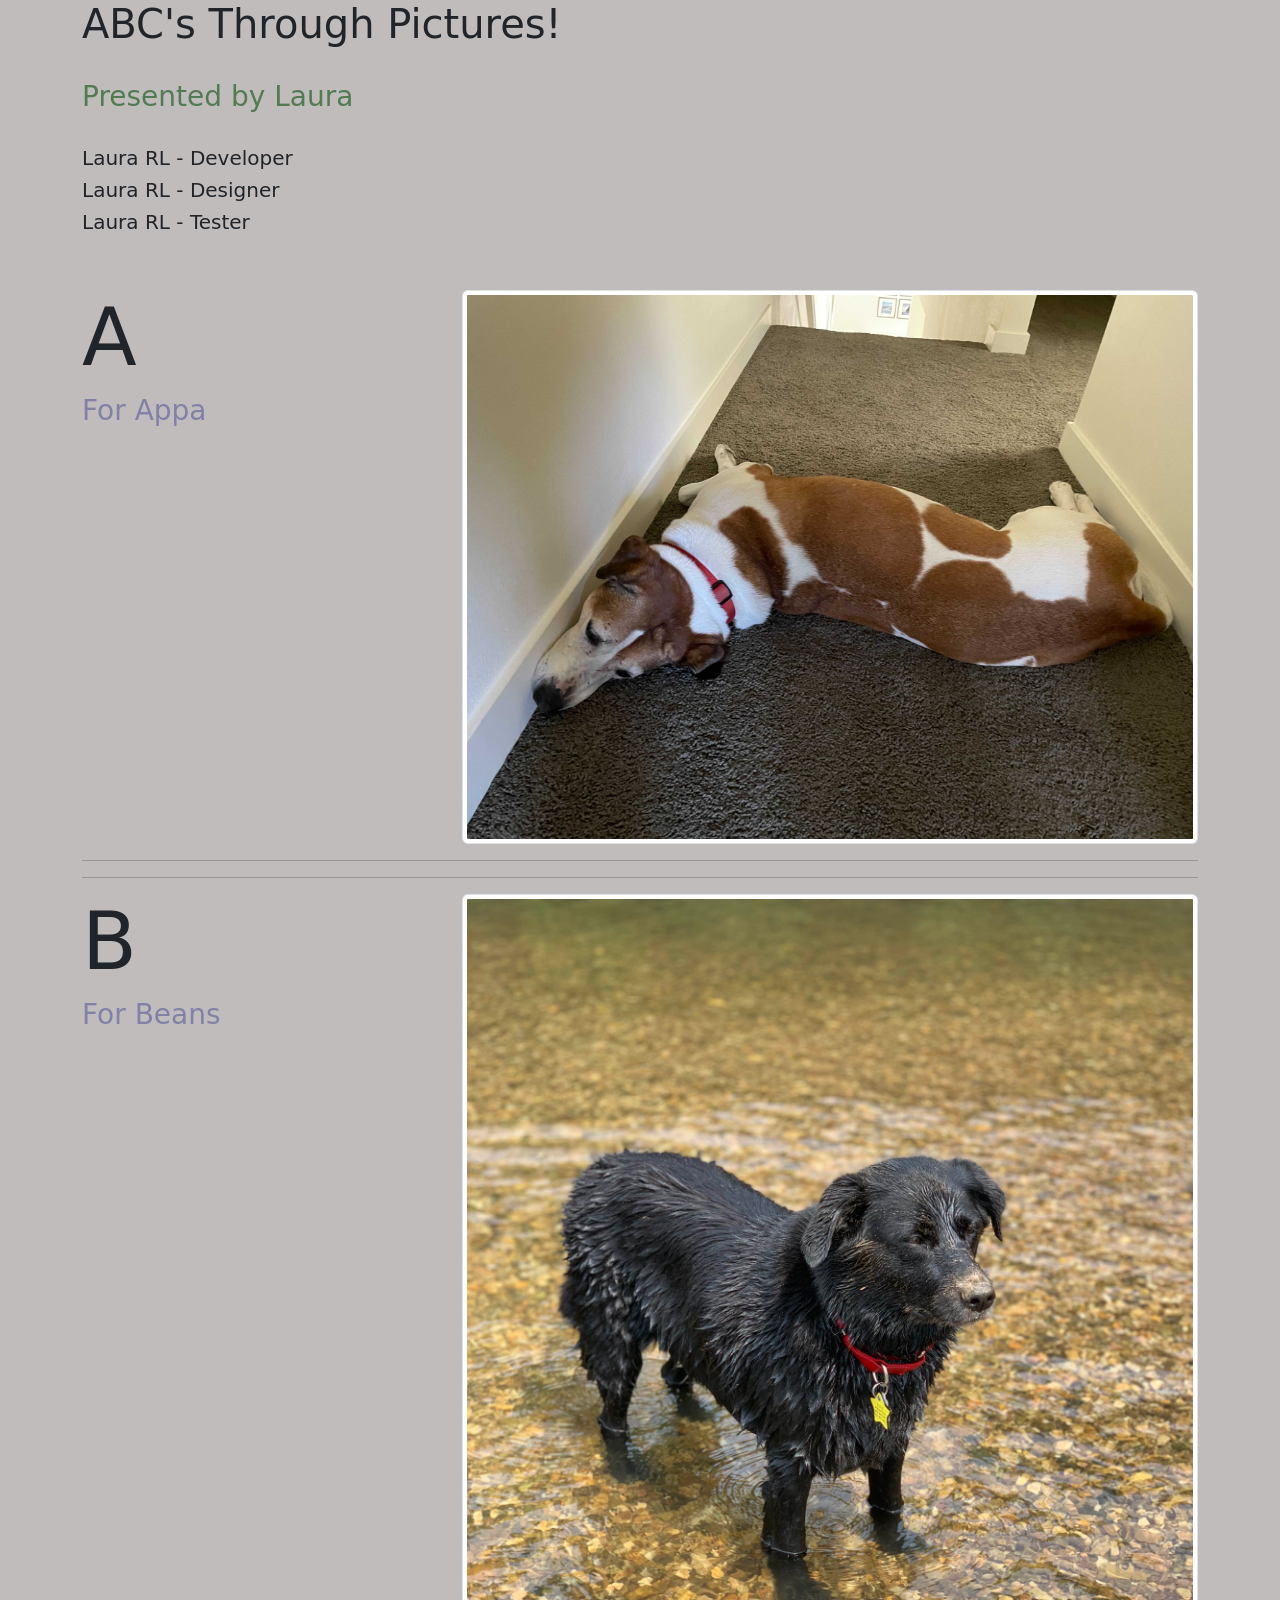
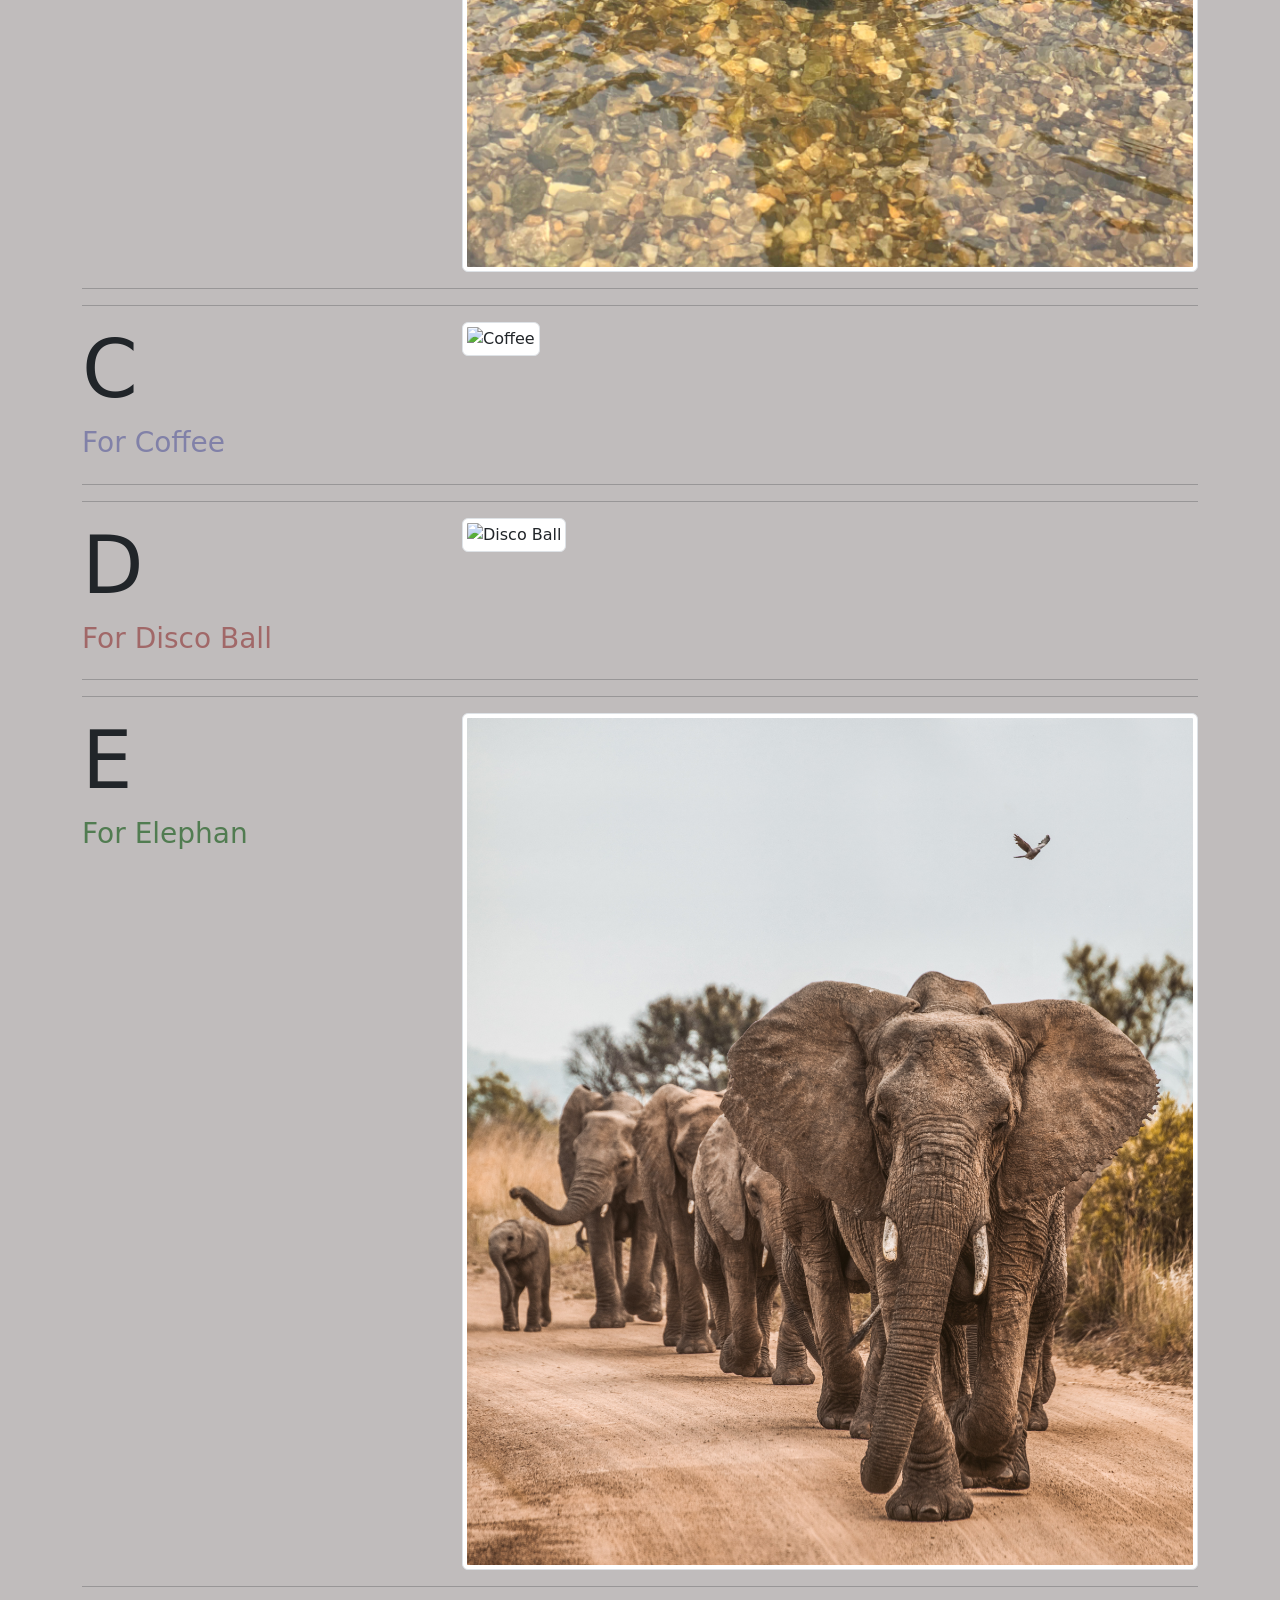
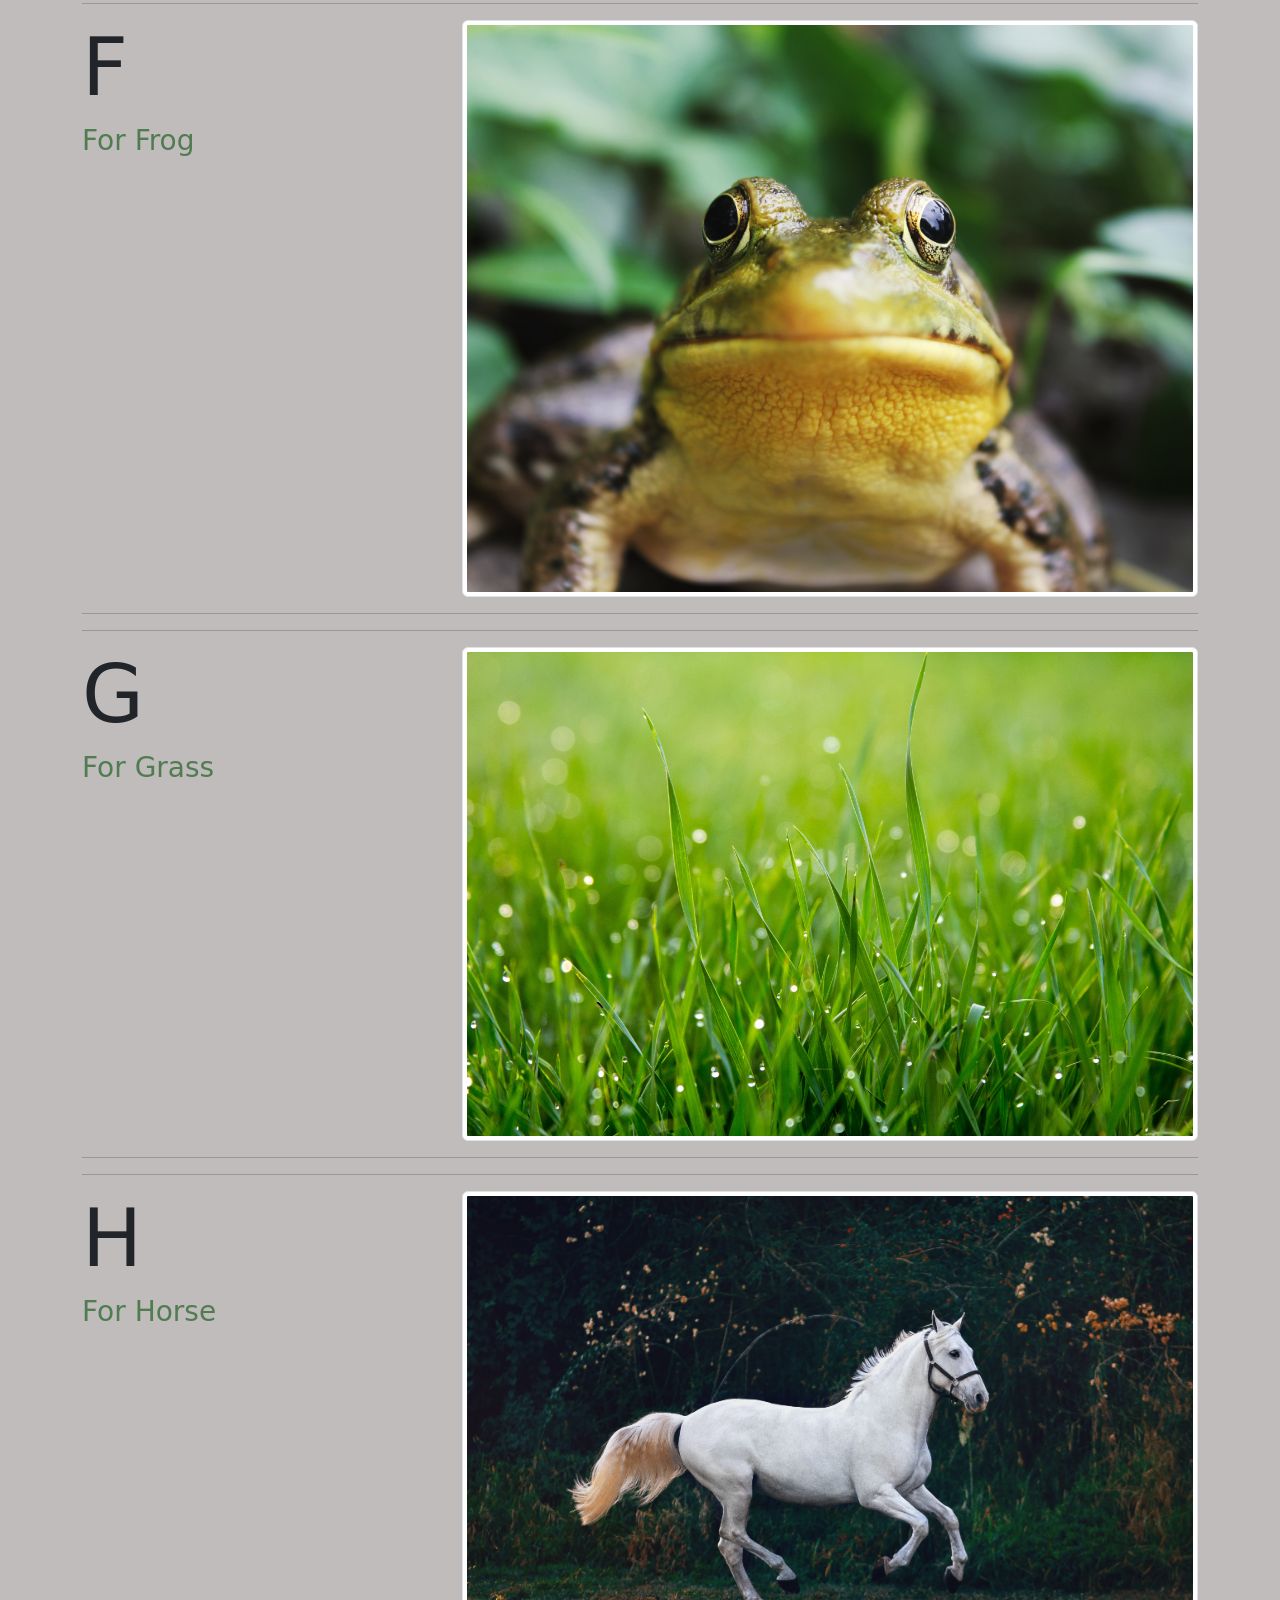
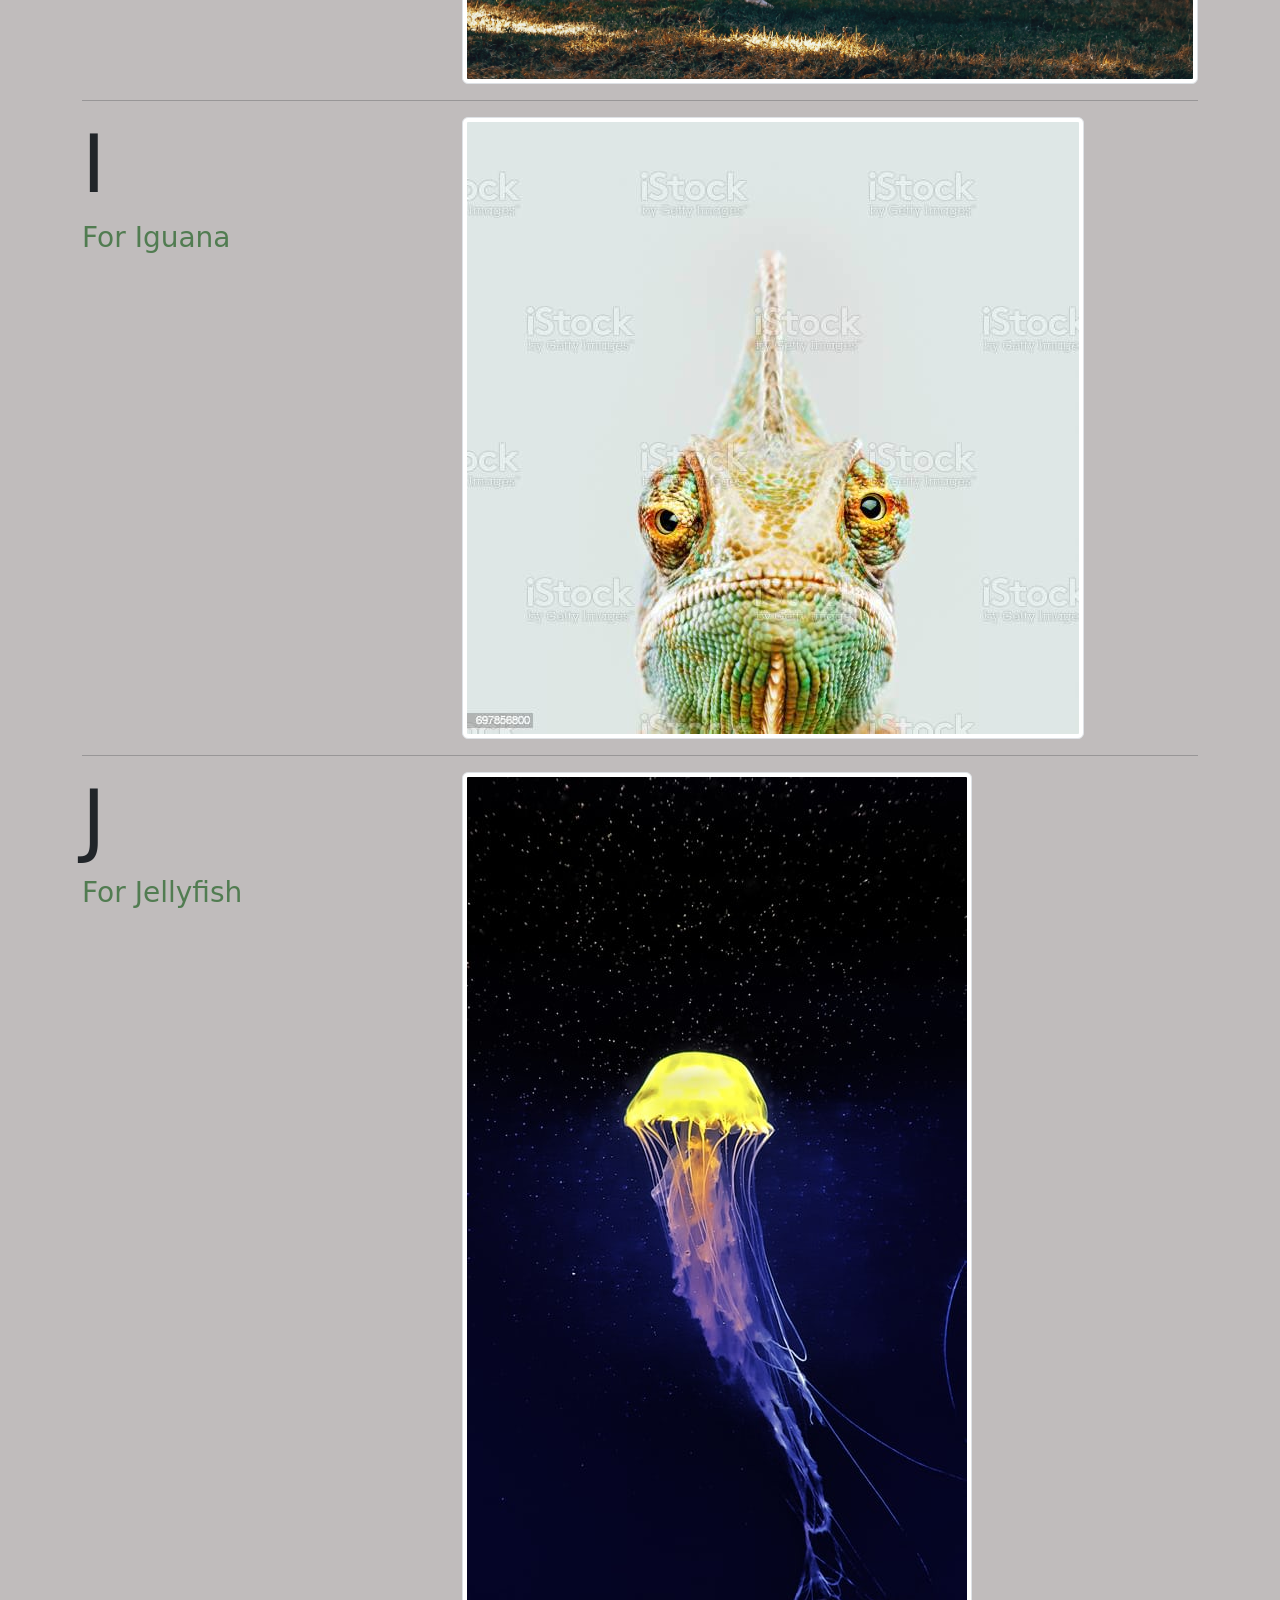
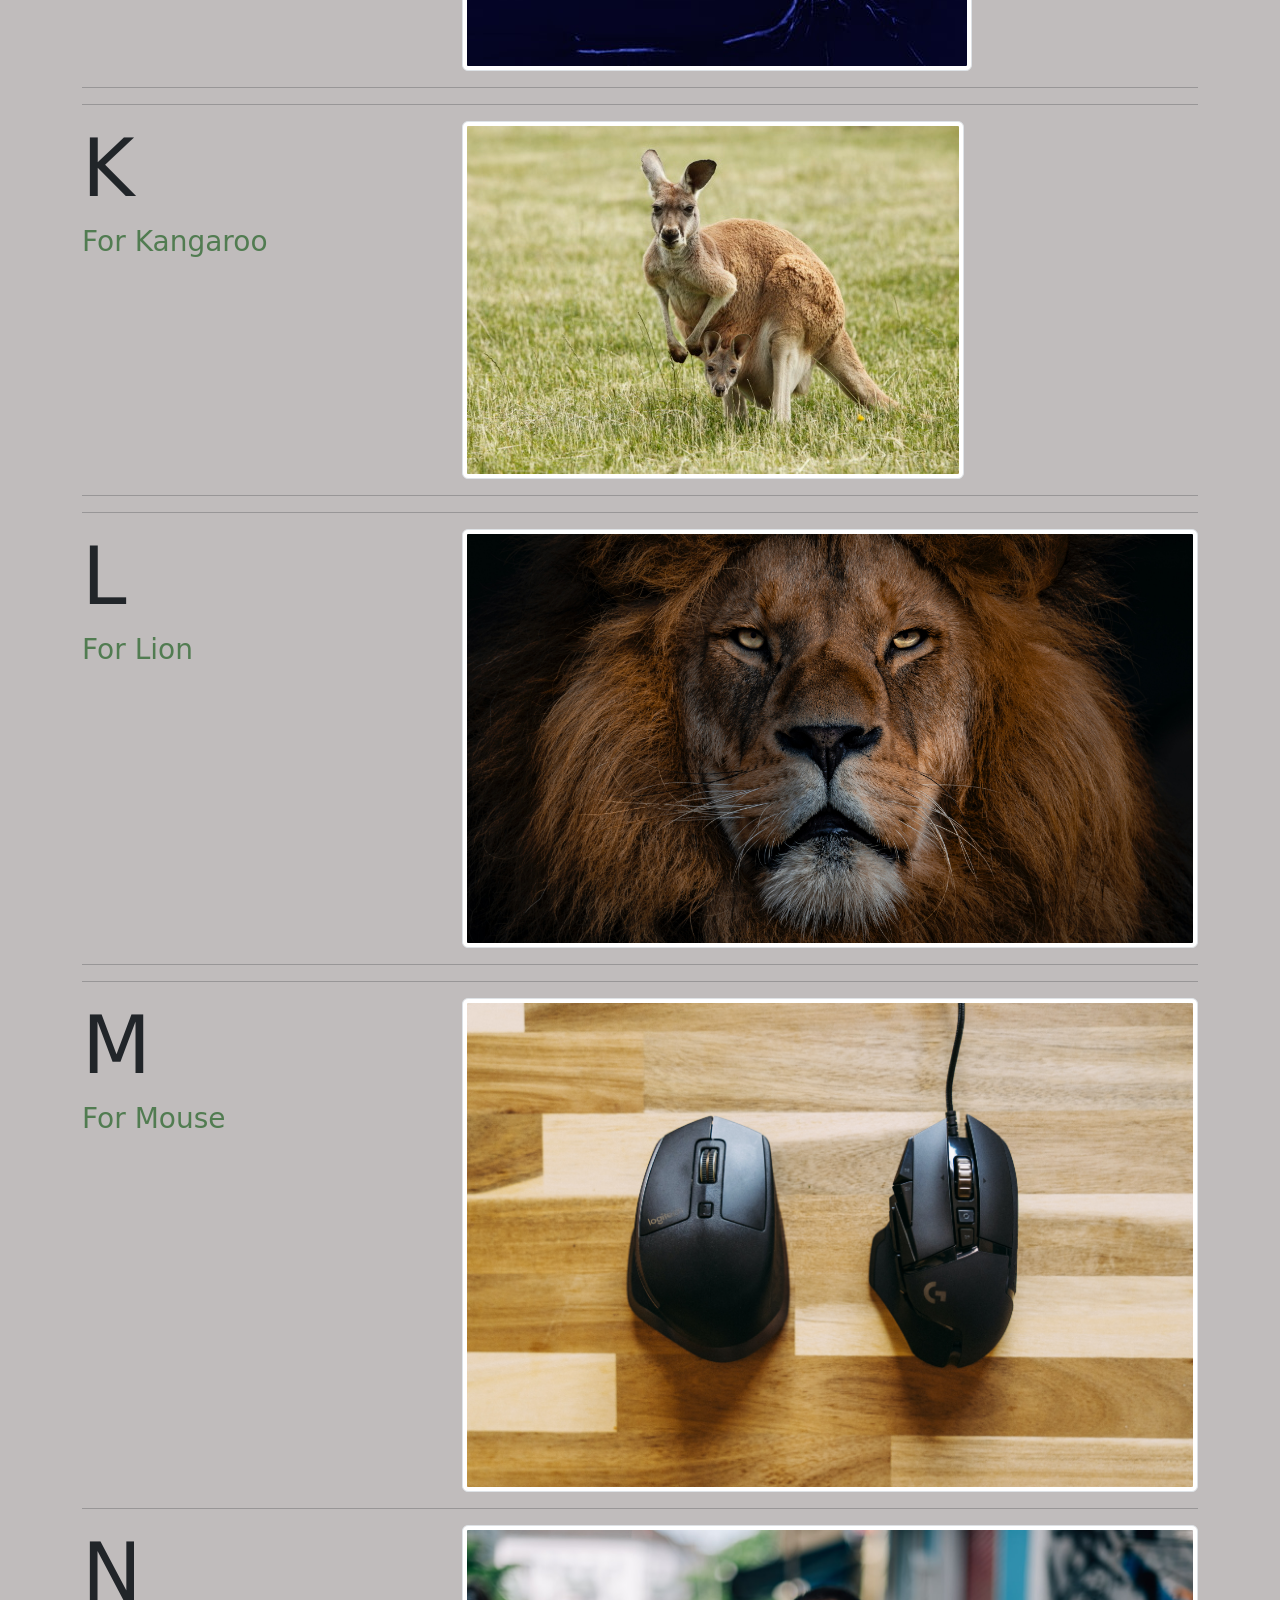
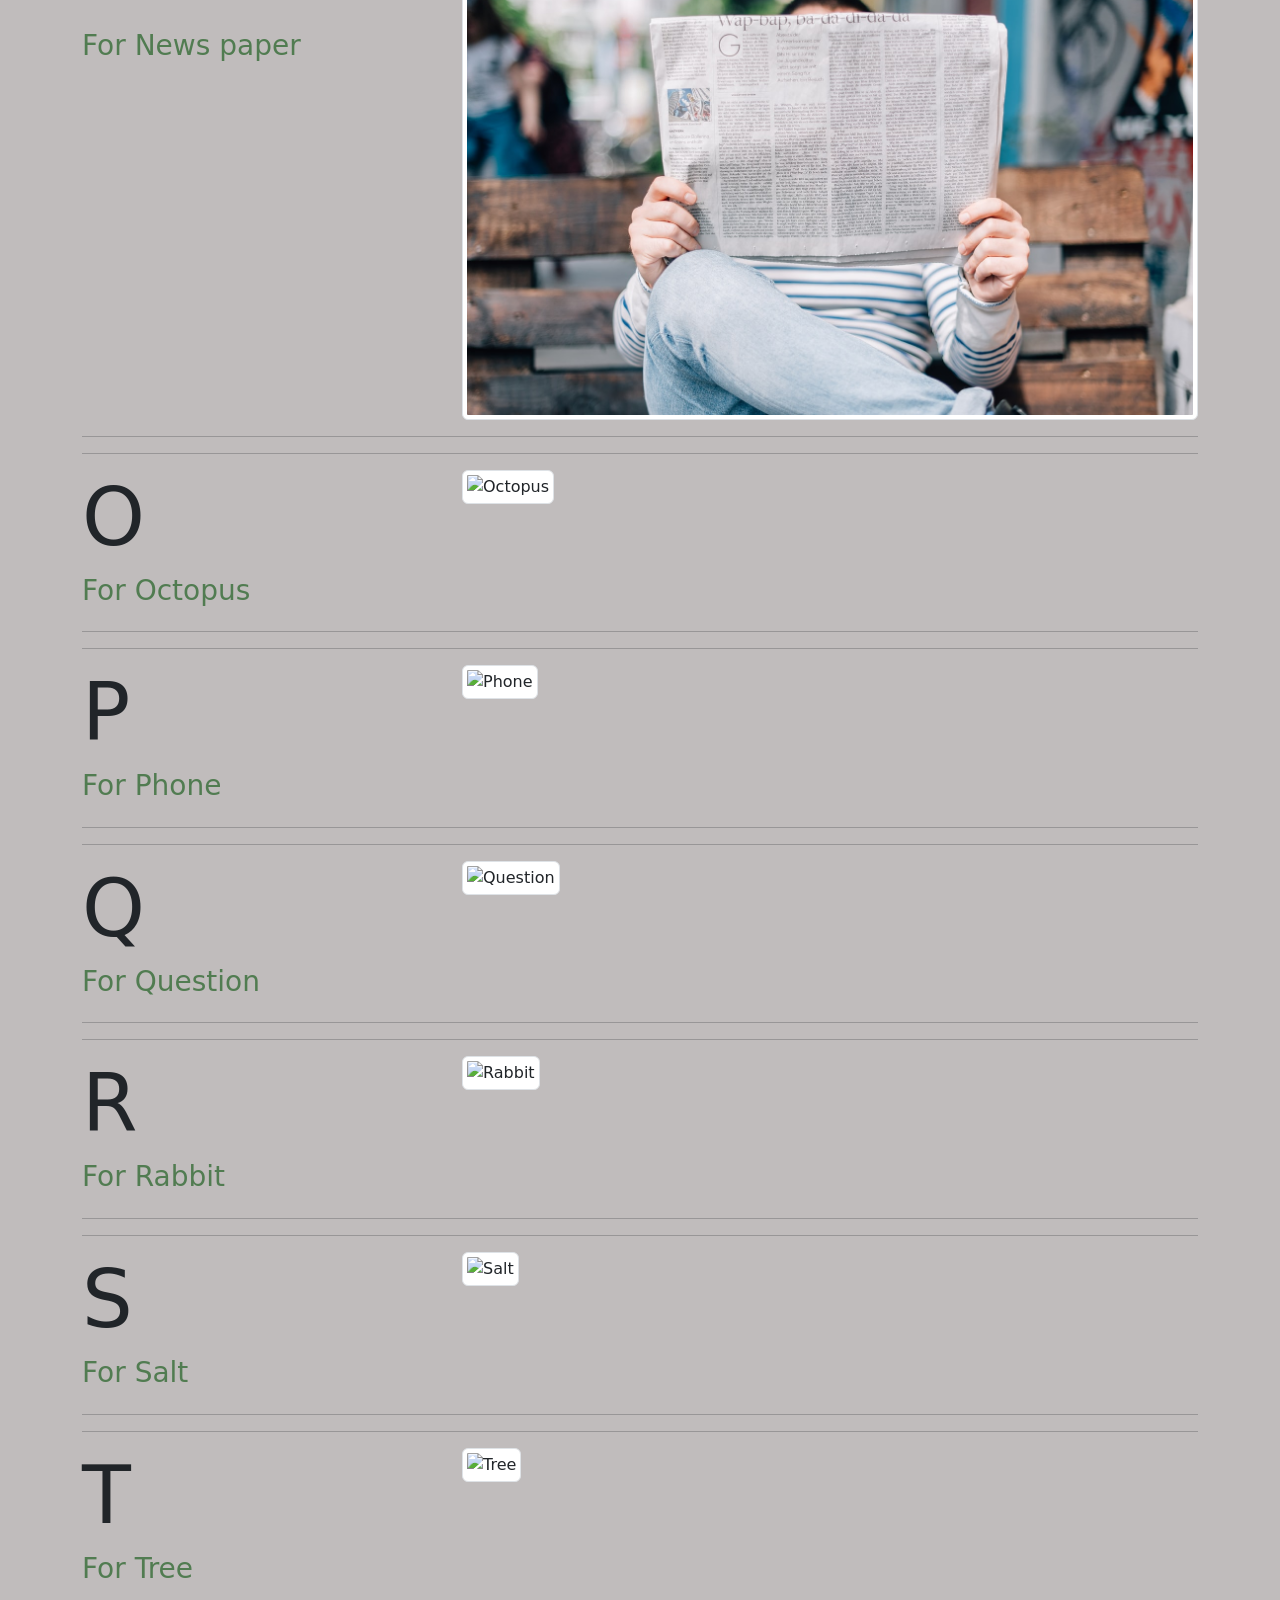
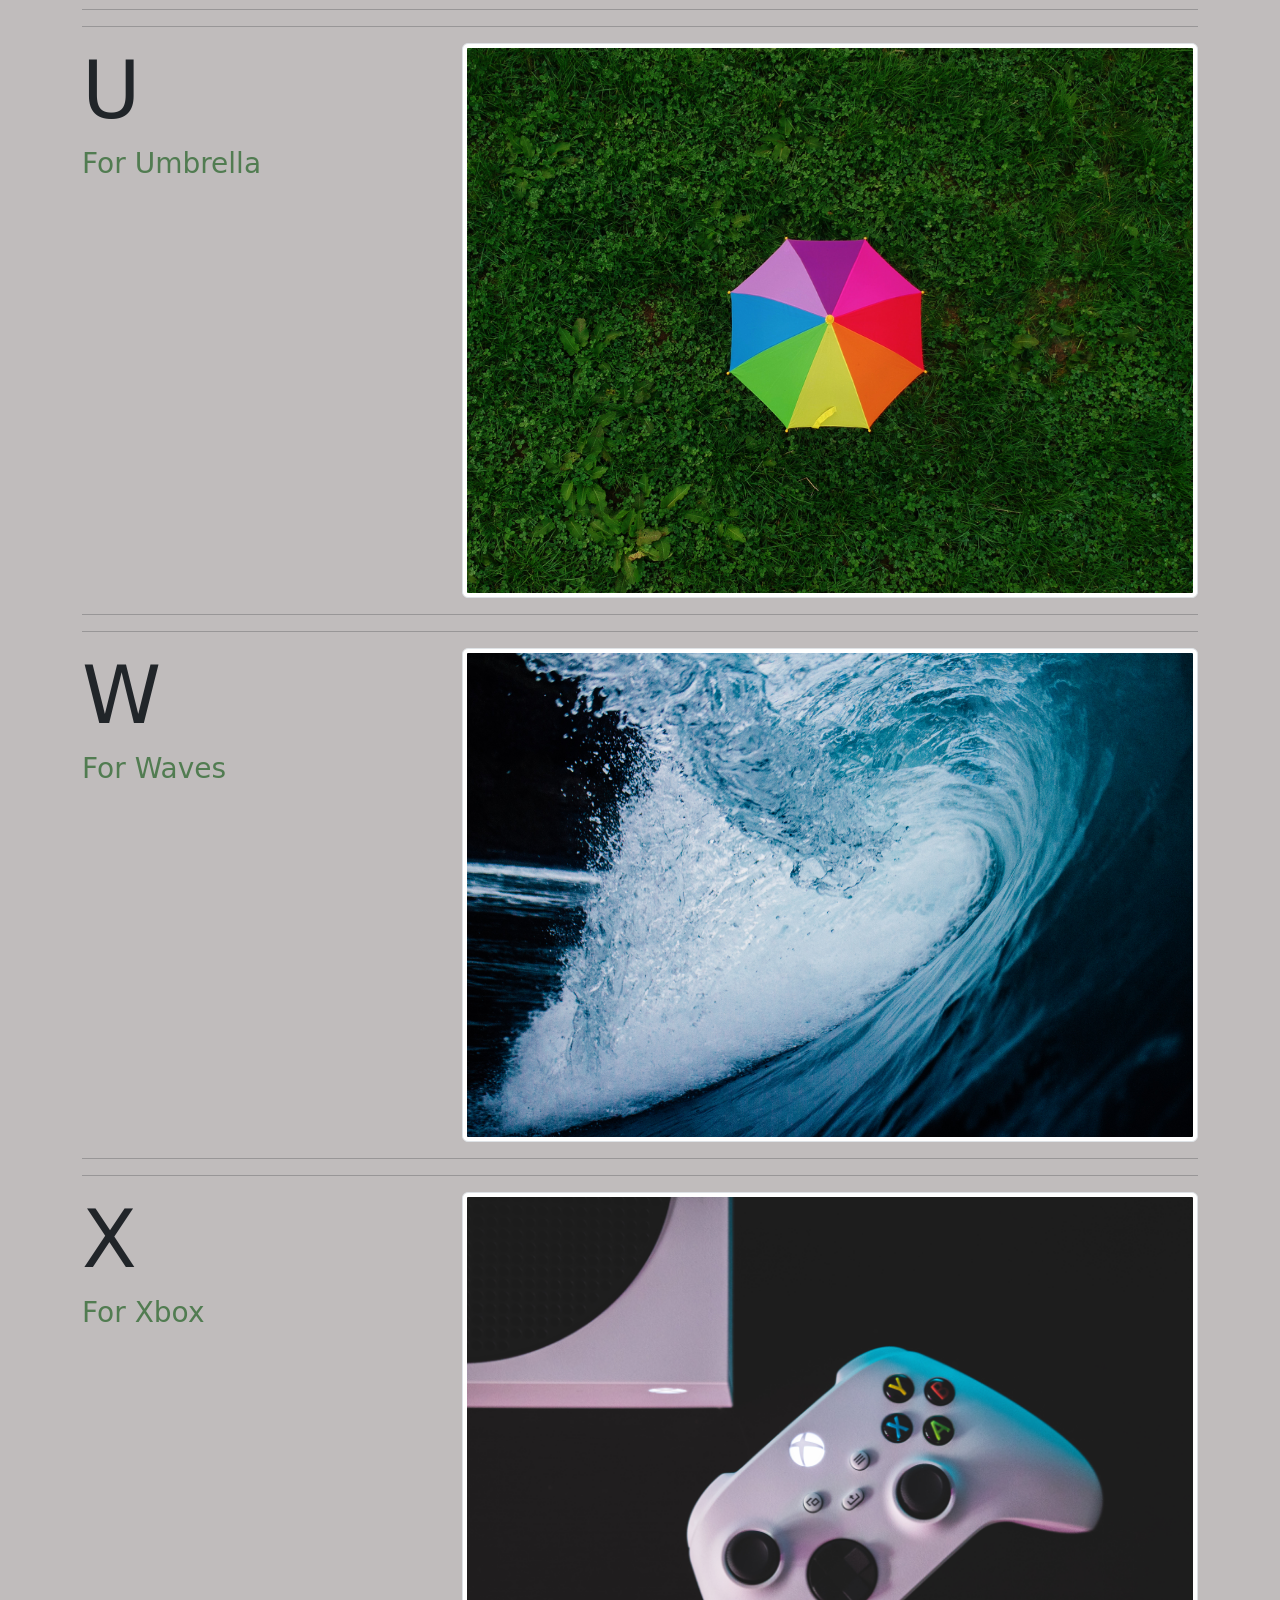
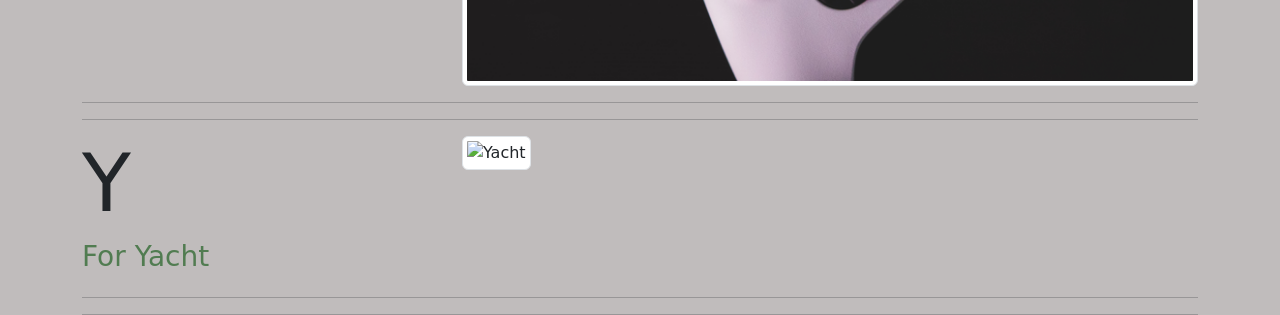
==== commit f4a0be7a: "Agrega estilos CSS: fondo gris, h3 verde, clase azul e id rojo" ====
--- a/laboratorios/AD-05 LAB Desafío de Grupo ABC/index.html
+++ b/laboratorios/AD-05 LAB Desafío de Grupo ABC/index.html
@@ -39,7 +39,8 @@
         <div class="row">
             <div class="col-4">
                 <h1 class="display-1">A</h1>
-                    <h3>For Appa</h3>
+                
+                    <h3 class="h3-azul">For Appa</h3>
             </div>
             <div class="col-8">
                 <img src="Pictures/a-appa.jpg" class="img-thumbnail" alt="Appa">
@@ -52,7 +53,8 @@
         <div class="row">
             <div class="col-4">
                 <h1 class="display-1">B</h1>
-                    <h3>For Beans</h3>
+                    
+                    <h3 class="h3-azul">For Beans</h3>
             </div>
             <div class="col-8">
                 <!-- insert pathway to image inside the quotation marks in the 'src' -->
@@ -65,7 +67,8 @@
         <div class="row">
             <div class="col-4">
                 <h1 class="display-1">C</h1>
-                    <h3>For Coffee</h3>
+                    
+                    <h3 class="h3-azul">For Coffee</h3>
             </div>
             <div class="col-8">
                 <!-- Notice where the URL goes to -->
@@ -78,7 +81,8 @@
         <div class="row">
             <div class="col-4">
                 <h1 class="display-1">D</h1>
-                 <h3>For Disco Ball</h3>
+                
+                 <h3 id="h3-rojo">For Disco Ball</h3>
             </div>
             <div class="col-8">
                 <!-- Notice where the URL goes to -->
--- a/laboratorios/AD-05 LAB Desafío de Grupo ABC/style.css
+++ b/laboratorios/AD-05 LAB Desafío de Grupo ABC/style.css
@@ -2,4 +2,23 @@
     height: 100%;
     width: 100%;
   }
-  +  
+/* Fondo gris de toda la página */
+body {
+    background-color: rgb(192, 188, 188);
+}
+
+/* Todos los h3 verdes */
+h3 {
+    color: rgb(81, 124, 81);
+}
+
+/* Clase reutilizable: h3 azul */
+.h3-azul {
+    color: rgb(129, 129, 168);
+}
+
+/* Un h3 especifico en rojo */
+#h3-rojo {
+    color: rgb(161, 104, 104);
+}
